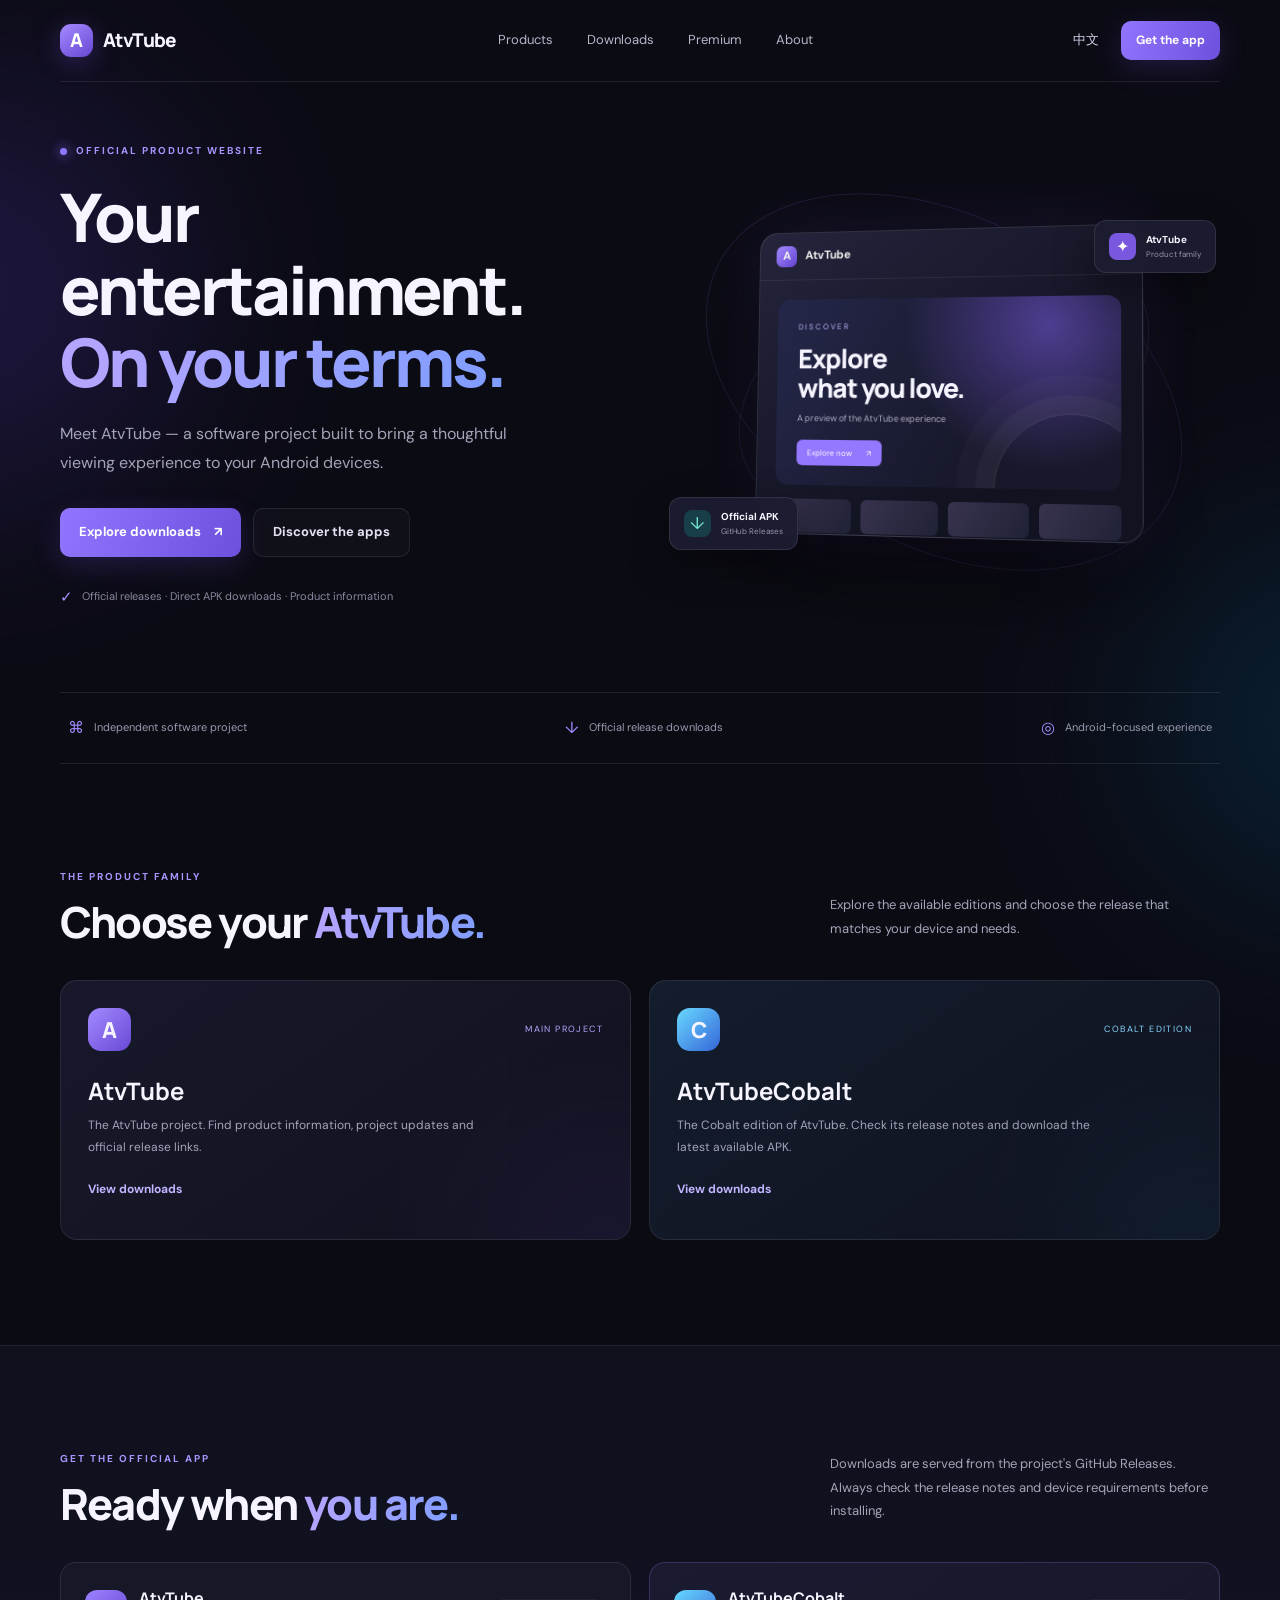
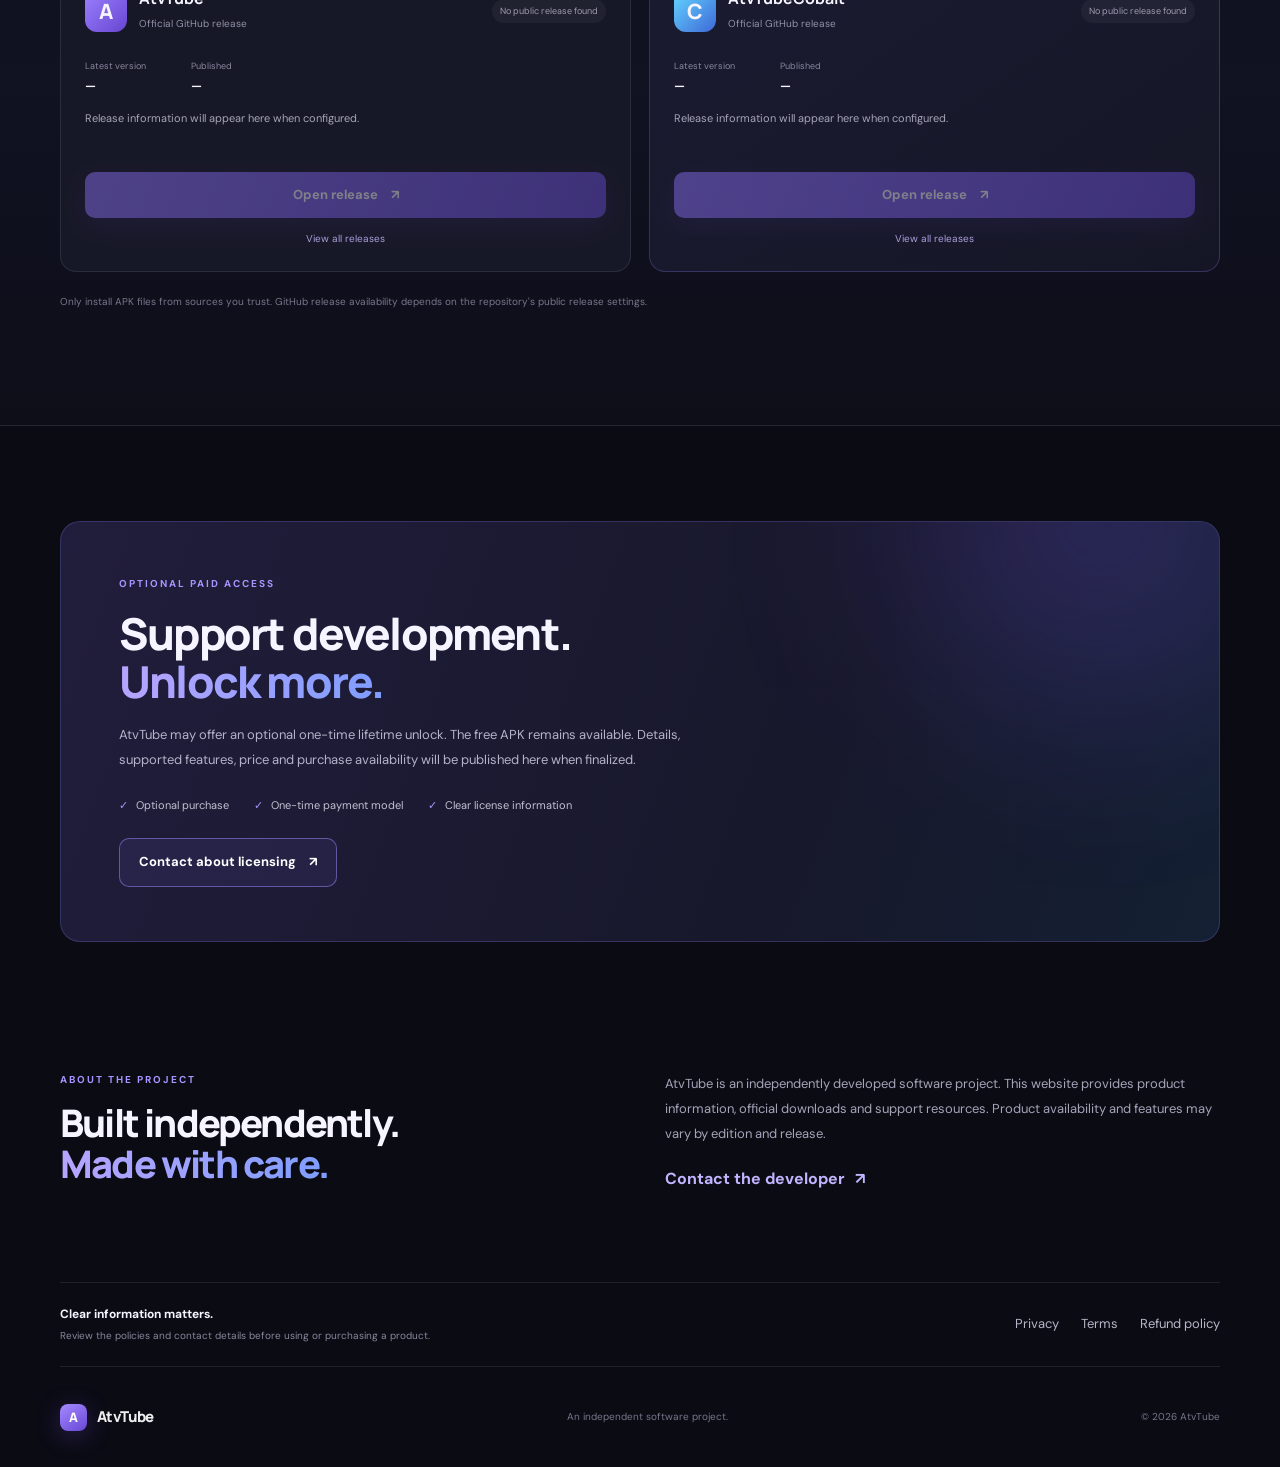
==== index.html @ 084c0697 "Add files via upload" ====
<!doctype html>
<html lang="en">
<head>
  <meta charset="utf-8">
  <meta name="viewport" content="width=device-width, initial-scale=1">
  <meta name="theme-color" content="#0b0b14">
  <meta name="description" content="Discover AtvTube and AtvTubeCobalt. Explore features, download official Android APK releases, and learn about optional lifetime access.">
  <meta property="og:title" content="AtvTube — A better TV experience">
  <meta property="og:description" content="Official AtvTube product website and APK downloads.">
  <meta property="og:type" content="website">
  <title>AtvTube — A better TV experience</title>
  <link rel="icon" href="assets/favicon.svg" type="image/svg+xml">
  <link rel="stylesheet" href="assets/css/style.css">
  <script src="assets/js/config.js" defer></script>
  <script src="assets/js/app.js" defer></script>
</head>
<body>
  <div class="ambient ambient-one"></div><div class="ambient ambient-two"></div>
  <header class="site-header">
    <a class="brand" href="#home" aria-label="AtvTube home">
      <span class="brand-mark">A</span><span>AtvTube</span>
    </a>
    <nav class="desktop-nav" aria-label="Main navigation">
      <a href="#products" data-i18n="navProducts">Products</a>
      <a href="#downloads" data-i18n="navDownloads">Downloads</a>
      <a href="#premium" data-i18n="navPremium">Premium</a>
      <a href="#about" data-i18n="navAbout">About</a>
    </nav>
    <div class="header-actions">
      <button class="language-toggle" id="languageToggle" type="button" aria-label="Switch language">中文</button>
      <a class="button button-small button-primary header-download" href="#downloads" data-i18n="navGetApp">Get the app</a>
      <button class="menu-toggle" id="menuToggle" type="button" aria-label="Open menu" aria-expanded="false"><span></span><span></span></button>
    </div>
  </header>

  <main>
    <section class="hero section-wrap" id="home">
      <div class="hero-copy">
        <div class="eyebrow"><span class="status-dot"></span><span data-i18n="eyebrow">OFFICIAL PRODUCT WEBSITE</span></div>
        <h1 data-i18n="heroTitle">Your entertainment.<br><span>On your terms.</span></h1>
        <p class="hero-description" data-i18n="heroDescription">Meet AtvTube — a software project built to bring a thoughtful viewing experience to your Android devices.</p>
        <div class="hero-actions">
          <a class="button button-primary" href="#downloads"><span data-i18n="heroCta">Explore downloads</span><span aria-hidden="true">↗</span></a>
          <a class="button button-quiet" href="#products" data-i18n="heroSecondary">Discover the apps</a>
        </div>
        <div class="hero-footnote"><span class="check-icon">✓</span><span data-i18n="heroNote">Official releases · Direct APK downloads · Product information</span></div>
      </div>
      <div class="hero-art" aria-label="AtvTube product preview">
        <div class="orbit orbit-a"></div><div class="orbit orbit-b"></div>
        <div class="preview-window">
          <div class="preview-top"><span class="preview-logo">A</span><span>AtvTube</span><span class="preview-dots">•••</span></div>
          <div class="preview-feature">
            <div class="preview-label">DISCOVER</div>
            <div class="preview-headline">Explore<br>what you love.</div>
            <div class="preview-sub">A preview of the AtvTube experience</div>
            <div class="preview-pill">Explore now <span>↗</span></div>
          </div>
          <div class="preview-shelf"><i></i><i></i><i></i><i></i></div>
        </div>
        <div class="floating-chip chip-top"><span class="chip-icon">✦</span><span><b>AtvTube</b><small>Product family</small></span></div>
        <div class="floating-chip chip-bottom"><span class="chip-download">↓</span><span><b>Official APK</b><small>GitHub Releases</small></span></div>
      </div>
    </section>

    <section class="trust-strip section-wrap">
      <div><span class="strip-icon">⌘</span><span data-i18n="stripOne">Independent software project</span></div>
      <div><span class="strip-icon">↓</span><span data-i18n="stripTwo">Official release downloads</span></div>
      <div><span class="strip-icon">◎</span><span data-i18n="stripThree">Android-focused experience</span></div>
    </section>

    <section class="section-wrap section-block" id="products">
      <div class="section-heading">
        <div><div class="eyebrow" data-i18n="productsEyebrow">THE PRODUCT FAMILY</div><h2 data-i18n="productsTitle">Choose your <span>AtvTube.</span></h2></div>
        <p data-i18n="productsIntro">Explore the available editions and choose the release that matches your device and needs.</p>
      </div>
      <div class="product-grid">
        <article class="product-card product-card-main">
          <div class="product-card-top"><span class="product-symbol">A</span><span class="product-tag" data-i18n="productMainTag">MAIN PROJECT</span></div>
          <h3>AtvTube</h3>
          <p data-i18n="productMainDescription">The AtvTube project. Find product information, project updates and official release links.</p>
          <a class="text-link" href="#downloads" data-i18n="viewDownloads">View downloads <span>↗</span></a>
          <div class="card-glow"></div>
        </article>
        <article class="product-card product-card-cobalt">
          <div class="product-card-top"><span class="product-symbol cobalt-symbol">C</span><span class="product-tag tag-cobalt">COBALT EDITION</span></div>
          <h3>AtvTubeCobalt</h3>
          <p data-i18n="productCobaltDescription">The Cobalt edition of AtvTube. Check its release notes and download the latest available APK.</p>
          <a class="text-link" href="#downloads" data-i18n="viewDownloads">View downloads <span>↗</span></a>
          <div class="card-glow cobalt-glow"></div>
        </article>
      </div>
    </section>

    <section class="download-section" id="downloads">
      <div class="section-wrap section-block">
        <div class="section-heading">
          <div><div class="eyebrow" data-i18n="downloadEyebrow">GET THE OFFICIAL APP</div><h2 data-i18n="downloadTitle">Ready when <span>you are.</span></h2></div>
          <p data-i18n="downloadIntro">Downloads are served from the project's GitHub Releases. Always check the release notes and device requirements before installing.</p>
        </div>
        <div class="release-grid">
          <article class="release-card" data-release-card="atvtube">
            <div class="release-head"><div class="release-app-icon">A</div><div><h3>AtvTube</h3><span class="release-caption" data-i18n="releaseCaption">Official GitHub release</span></div><span class="release-status" data-i18n="loading">Loading…</span></div>
            <div class="release-info"><div><small data-i18n="latestVersion">Latest version</small><b data-version>—</b></div><div><small data-i18n="published">Published</small><b data-date>—</b></div></div>
            <p class="release-notes" data-notes data-i18n="releaseFallback">Release information will appear here when configured.</p>
            <a class="button button-primary button-full" data-download href="#" target="_blank" rel="noopener" aria-disabled="true"><span data-i18n="openRelease">Open release</span><span>↗</span></a>
            <a class="release-secondary" data-release-page href="#" target="_blank" rel="noopener" data-i18n="allReleases">View all releases</a>
          </article>
          <article class="release-card release-card-highlight" data-release-card="cobalt">
            <div class="release-head"><div class="release-app-icon cobalt-icon">C</div><div><h3>AtvTubeCobalt</h3><span class="release-caption" data-i18n="releaseCaption">Official GitHub release</span></div><span class="release-status" data-i18n="loading">Loading…</span></div>
            <div class="release-info"><div><small data-i18n="latestVersion">Latest version</small><b data-version>—</b></div><div><small data-i18n="published">Published</small><b data-date>—</b></div></div>
            <p class="release-notes" data-notes data-i18n="releaseFallback">Release information will appear here when configured.</p>
            <a class="button button-primary button-full" data-download href="#" target="_blank" rel="noopener" aria-disabled="true"><span data-i18n="openRelease">Open release</span><span>↗</span></a>
            <a class="release-secondary" data-release-page href="#" target="_blank" rel="noopener" data-i18n="allReleases">View all releases</a>
          </article>
        </div>
        <p class="download-disclaimer" data-i18n="downloadDisclaimer">Only install APK files from sources you trust. GitHub release availability depends on the repository's public release settings.</p>
      </div>
    </section>

    <section class="section-wrap section-block premium-section" id="premium">
      <div class="premium-panel">
        <div class="premium-orb"></div>
        <div class="eyebrow" data-i18n="premiumEyebrow">OPTIONAL PAID ACCESS</div>
        <h2 data-i18n="premiumTitle">Support development.<br><span>Unlock more.</span></h2>
        <p data-i18n="premiumDescription">AtvTube may offer an optional one-time lifetime unlock. The free APK remains available. Details, supported features, price and purchase availability will be published here when finalized.</p>
        <div class="premium-points"><span><i>✓</i><span data-i18n="premiumPointOne">Optional purchase</span></span><span><i>✓</i><span data-i18n="premiumPointTwo">One-time payment model</span></span><span><i>✓</i><span data-i18n="premiumPointThree">Clear license information</span></span></div>
        <a class="button button-outline" href="mailto:CONTACT_EMAIL" data-contact-link><span data-i18n="premiumContact">Contact about licensing</span><span>↗</span></a>
      </div>
    </section>

    <section class="section-wrap section-block about-section" id="about">
      <div class="about-copy"><div class="eyebrow" data-i18n="aboutEyebrow">ABOUT THE PROJECT</div><h2 data-i18n="aboutTitle">Built independently.<br><span>Made with care.</span></h2></div>
      <div class="about-detail"><p data-i18n="aboutDescription">AtvTube is an independently developed software project. This website provides product information, official downloads and support resources. Product availability and features may vary by edition and release.</p><a class="text-link" href="mailto:CONTACT_EMAIL" data-contact-link><span data-i18n="contactDeveloper">Contact the developer</span> <span>↗</span></a></div>
    </section>

    <section class="section-wrap legal-strip">
      <div><b data-i18n="transparencyTitle">Clear information matters.</b><span data-i18n="transparencyText">Review the policies and contact details before using or purchasing a product.</span></div>
      <div class="legal-links"><a href="privacy.html" data-i18n="privacy">Privacy</a><a href="terms.html" data-i18n="terms">Terms</a><a href="refund.html" data-i18n="refund">Refund policy</a></div>
    </section>
  </main>

  <footer class="site-footer section-wrap">
    <a class="brand" href="#home"><span class="brand-mark">A</span><span>AtvTube</span></a>
    <p data-i18n="footerText">An independent software project.</p>
    <span>© <span id="year"></span> AtvTube</span>
  </footer>
  <div class="toast" id="toast" role="status" aria-live="polite"></div>
</body>
</html>
---- assets/css/style.css ----
@import url('https://fonts.googleapis.com/css2?family=DM+Sans:wght@400;500;600;700&family=Manrope:wght@400;500;600;700;800&display=swap');
:root{color-scheme:dark;--bg:#0b0b14;--panel:#121321;--panel2:#17182a;--text:#f6f5ff;--muted:#a4a4b9;--purple:#9274ff;--purple2:#6d50dc;--line:rgba(255,255,255,.09);--max:1160px}
*{box-sizing:border-box}html{scroll-behavior:smooth;scroll-padding-top:90px}body{margin:0;background:var(--bg);color:var(--text);font-family:'DM Sans',sans-serif;line-height:1.6;overflow-x:hidden}a{color:inherit;text-decoration:none}button{font:inherit}.ambient{position:absolute;pointer-events:none;filter:blur(100px);opacity:.18;border-radius:50%;z-index:-1}.ambient-one{width:420px;height:420px;background:#6b48ef;top:80px;left:-240px}.ambient-two{width:360px;height:360px;background:#087dba;top:540px;right:-230px}.section-wrap{width:min(var(--max),calc(100% - 48px));margin-inline:auto}.site-header{height:82px;width:min(var(--max),calc(100% - 48px));margin:auto;display:flex;align-items:center;justify-content:space-between;border-bottom:1px solid var(--line);position:relative;z-index:5}.brand{display:inline-flex;align-items:center;gap:10px;font-family:Manrope,sans-serif;font-weight:800;font-size:19px;letter-spacing:-.6px}.brand-mark{width:33px;height:33px;display:grid;place-items:center;border-radius:11px;background:linear-gradient(145deg,#a48aff,#6847d4);box-shadow:0 5px 24px #7955e44d;font-weight:800;color:#fff}.desktop-nav{display:flex;gap:34px;margin-left:70px}.desktop-nav a,.legal-links a{font-size:13px;color:#b7b6c9;transition:.2s}.desktop-nav a:hover,.legal-links a:hover{color:white}.header-actions{display:flex;align-items:center;gap:14px}.language-toggle{border:0;background:transparent;color:#d4d0e9;cursor:pointer;font-size:13px;padding:8px}.button{display:inline-flex;align-items:center;justify-content:center;gap:13px;padding:13px 19px;border-radius:10px;font-size:13px;font-weight:700;transition:transform .2s,background .2s,border-color .2s}.button:hover{transform:translateY(-2px)}.button-primary{background:linear-gradient(110deg,#9275ff,#6d50dc);color:white;box-shadow:0 8px 28px #7955e433}.button-primary:hover{background:linear-gradient(110deg,#a48cff,#795ce9)}.button-small{padding:10px 15px;font-size:12px}.button-quiet{border:1px solid var(--line);color:#e3e0f2;background:#ffffff06}.button-outline{border:1px solid #a18aff80;background:#8c70ff16;color:#fff}.menu-toggle{display:none;background:none;border:0;padding:8px}.menu-toggle span{display:block;width:20px;height:2px;background:white;margin:5px}
.hero{min-height:610px;display:grid;grid-template-columns:1.02fr .98fr;align-items:center;gap:35px;padding-top:45px;padding-bottom:55px}.hero-copy{padding-bottom:12px}.eyebrow{font-size:10px;letter-spacing:2px;font-weight:700;color:#a995ff;display:flex;align-items:center;gap:9px}.status-dot{width:7px;height:7px;background:#8e78ff;border-radius:50%;box-shadow:0 0 12px #9274ff}.hero h1,.section-heading h2,.premium-panel h2,.about-copy h2{font-family:Manrope,sans-serif;font-size:clamp(43px,5.5vw,67px);line-height:1.08;letter-spacing:-3px;margin:22px 0 20px;font-weight:800}.hero h1 span,.section-heading h2 span,.premium-panel h2 span,.about-copy h2 span{background:linear-gradient(100deg,#b8a5ff,#7e9dff);-webkit-background-clip:text;background-clip:text;color:transparent}.hero-description{max-width:490px;color:var(--muted);font-size:16px;line-height:1.85}.hero-actions{display:flex;gap:12px;flex-wrap:wrap;margin-top:30px}.hero-footnote{display:flex;gap:9px;align-items:center;margin-top:28px;color:#88889f;font-size:11px}.check-icon{color:#a995ff;font-size:15px}.hero-art{height:430px;position:relative;display:grid;place-items:center}.orbit{position:absolute;border:1px solid #9b83ff22;border-radius:50%;transform:rotate(-22deg)}.orbit-a{width:430px;height:260px}.orbit-b{width:510px;height:330px;transform:rotate(28deg)}.preview-window{position:relative;width:min(390px,90%);height:310px;border-radius:19px;background:linear-gradient(145deg,#24243c,#111321 70%);border:1px solid #ffffff20;box-shadow:0 35px 100px #0009,0 0 60px #7152d52b;overflow:hidden;transform:perspective(900px) rotateY(-9deg) rotateX(3deg)}.preview-top{height:49px;display:flex;align-items:center;gap:9px;padding:0 17px;border-bottom:1px solid #ffffff12;color:#eee;font-weight:700;font-size:12px}.preview-logo{width:22px;height:22px;border-radius:7px;background:linear-gradient(135deg,#a48aff,#6242cf);display:grid;place-items:center;font-weight:800}.preview-dots{margin-left:auto;letter-spacing:3px;color:#8c89a7}.preview-feature{margin:20px 20px 0;height:190px;border-radius:13px;padding:22px;background:radial-gradient(circle at 80% 15%,#7e5de988,transparent 45%),linear-gradient(120deg,#25274a,#17182a 65%);position:relative;overflow:hidden}.preview-feature:after{content:"";position:absolute;width:150px;height:150px;border:1px solid #ffffff20;border-radius:50%;right:-28px;bottom:-78px;box-shadow:0 0 0 18px #ffffff08,0 0 0 38px #ffffff05}.preview-label{font-size:8px;letter-spacing:2px;color:#c1b4ff}.preview-headline{font:800 27px/1.12 Manrope,sans-serif;margin-top:11px;letter-spacing:-1px}.preview-sub{font-size:9px;color:#b0aec5;margin-top:9px}.preview-pill{display:inline-flex;gap:15px;background:#9478ff;color:white;padding:7px 11px;border-radius:6px;font-size:8px;margin-top:14px}.preview-shelf{display:flex;gap:10px;padding:14px 20px}.preview-shelf i{height:34px;flex:1;border-radius:6px;background:linear-gradient(120deg,#38334f,#202236)}.floating-chip{position:absolute;display:flex;align-items:center;gap:10px;padding:11px 14px;border-radius:12px;background:#1c1d30eF;border:1px solid #ffffff19;box-shadow:0 15px 40px #0006;backdrop-filter:blur(15px)}.floating-chip b,.floating-chip small{display:block}.floating-chip b{font-size:10px}.floating-chip small{font-size:8px;color:#9695ad}.chip-top{top:53px;right:4px}.chip-bottom{bottom:47px;left:0}.chip-icon,.chip-download{width:27px;height:27px;display:grid;place-items:center;border-radius:8px;background:#7958df;color:white}.chip-download{background:#183f49;color:#70e4ce;font-size:17px}.trust-strip{border-block:1px solid var(--line);display:flex;justify-content:space-between;padding:22px 8px;color:#9b9aae;font-size:11px}.trust-strip>div{display:flex;align-items:center;gap:10px}.strip-icon{color:#a28bff;font-size:16px}.section-block{padding-top:105px;padding-bottom:105px}.section-heading{display:flex;justify-content:space-between;align-items:end;gap:30px;margin-bottom:35px}.section-heading h2,.about-copy h2{font-size:43px;letter-spacing:-1.8px;margin:14px 0 0}.section-heading>p{max-width:390px;color:var(--muted);font-size:13px;line-height:1.8;margin:0 0 5px}.product-grid{display:grid;grid-template-columns:1fr 1fr;gap:18px}.product-card{min-height:260px;border:1px solid var(--line);border-radius:17px;padding:27px;background:linear-gradient(145deg,#17182a,#11121f);position:relative;overflow:hidden}.product-card-cobalt{background:linear-gradient(145deg,#131d2d,#11121f)}.product-card-top{display:flex;justify-content:space-between;align-items:center}.product-symbol{width:43px;height:43px;display:grid;place-items:center;border-radius:13px;background:linear-gradient(135deg,#a38aff,#6948d5);font:800 22px Manrope}.cobalt-symbol{background:linear-gradient(135deg,#69d8ff,#3466d8)}.product-tag{font-size:9px;letter-spacing:1.4px;color:#b7a7ff}.tag-cobalt{color:#86d8ff}.product-card h3{font:700 24px Manrope;margin:23px 0 8px}.product-card p{max-width:420px;color:var(--muted);font-size:12px;line-height:1.8;margin:0 0 17px}.text-link{font-size:12px;font-weight:700;color:#c2b4ff;display:inline-flex;gap:10px;align-items:center}.text-link span{font-size:16px}.card-glow{position:absolute;width:170px;height:170px;border-radius:50%;background:#8059ef;filter:blur(85px);opacity:.17;right:-60px;bottom:-90px;pointer-events:none}.cobalt-glow{background:#159dd5}.download-section{background:linear-gradient(180deg,#10111d,#111222 50%,#0d0e18);border-block:1px solid var(--line)}.release-grid{display:grid;grid-template-columns:1fr 1fr;gap:18px}.release-card{border:1px solid var(--line);border-radius:16px;background:#171827;padding:24px}.release-card-highlight{border-color:#6f61b45c;background:linear-gradient(145deg,#1a1b31,#151625)}.release-head{display:flex;align-items:center;gap:12px}.release-app-icon{width:42px;height:42px;border-radius:12px;display:grid;place-items:center;background:linear-gradient(135deg,#9c82ff,#6746d1);font:800 21px Manrope}.cobalt-icon{background:linear-gradient(135deg,#65d9ff,#3e68d8)}.release-head h3{font:700 16px Manrope;margin:0}.release-caption{font-size:10px;color:#9291a8}.release-status{margin-left:auto;font-size:9px;color:#9d9bb2;background:#ffffff0b;padding:5px 8px;border-radius:20px}.release-status.ready{color:#8de1c0;background:#2b9c7020}.release-info{display:flex;gap:45px;margin:24px 0 12px}.release-info small,.release-info b{display:block}.release-info small{font-size:9px;color:#89889f;margin-bottom:4px}.release-info b{font-size:12px}.release-notes{font-size:11px;color:#a6a5b8;line-height:1.7;min-height:40px;max-height:58px;overflow:hidden}.button-full{width:100%;margin-top:12px}.button[aria-disabled=true]{opacity:.45;pointer-events:none}.release-secondary{display:block;text-align:center;color:#aaa0dc;font-size:10px;margin-top:13px}.download-disclaimer{font-size:10px;color:#77778d;margin-top:22px}.premium-section{padding-top:95px;padding-bottom:95px}.premium-panel{position:relative;overflow:hidden;padding:54px 58px;border:1px solid #8d76ef40;border-radius:20px;background:linear-gradient(110deg,#211d3c,#17182b 65%,#142033)}.premium-panel .eyebrow,.premium-panel h2,.premium-panel p,.premium-points,.premium-panel .button{position:relative;z-index:1}.premium-panel h2{font-size:44px;letter-spacing:-1.8px;margin:18px 0}.premium-panel p{max-width:590px;color:#b5b2c9;font-size:13px;line-height:1.9}.premium-orb{position:absolute;width:380px;height:380px;border-radius:50%;background:#7654ec;filter:blur(100px);opacity:.22;right:-70px;top:-190px}.premium-points{display:flex;gap:25px;flex-wrap:wrap;margin:24px 0}.premium-points>span{display:flex;align-items:center;gap:8px;color:#c3c0d2;font-size:11px}.premium-points i{font-style:normal;color:#a995ff}.about-section{display:grid;grid-template-columns:1fr 1fr;gap:50px;padding-top:35px;padding-bottom:90px}.about-copy h2{font-size:38px}.about-detail p{font-size:13px;line-height:1.9;color:var(--muted);margin:0 0 20px}.legal-strip{padding:22px 0;border-top:1px solid var(--line);border-bottom:1px solid var(--line);display:flex;align-items:center;justify-content:space-between;gap:20px}.legal-strip>div:first-child b,.legal-strip>div:first-child span{display:block}.legal-strip b{font-size:12px}.legal-strip>div:first-child span{font-size:10px;color:#88879d;margin-top:4px}.legal-links{display:flex;gap:22px}.site-footer{min-height:100px;display:flex;align-items:center;justify-content:space-between;color:#77768c;font-size:10px}.site-footer .brand{color:#eee;font-size:15px}.site-footer .brand-mark{width:27px;height:27px;border-radius:8px;font-size:13px}.toast{position:fixed;bottom:22px;left:50%;transform:translate(-50%,20px);opacity:0;background:#24243a;border:1px solid var(--line);color:white;padding:10px 16px;border-radius:9px;font-size:12px;transition:.25s;z-index:10;pointer-events:none}.toast.show{opacity:1;transform:translate(-50%,0)}
@media(max-width:800px){.desktop-nav{gap:17px;margin-left:0}.hero{grid-template-columns:1fr;gap:0;padding-top:75px}.hero-copy{max-width:650px}.hero-art{height:390px}.trust-strip{gap:15px;flex-wrap:wrap}.section-heading{align-items:start;flex-direction:column}.section-heading>p{max-width:560px}.about-section{gap:25px}.site-header{height:72px}}
@media(max-width:600px){.section-wrap,.site-header{width:calc(100% - 36px)}.desktop-nav{display:none;position:absolute;top:71px;left:0;right:0;padding:17px;background:#171827;border:1px solid var(--line);border-radius:12px;flex-direction:column;gap:15px}.desktop-nav.open{display:flex}.menu-toggle{display:block}.header-download{display:none}.hero{padding-top:65px;min-height:auto}.hero h1{font-size:45px;letter-spacing:-2.3px}.hero-description{font-size:14px}.hero-art{height:350px;margin-top:10px}.preview-window{height:285px}.chip-top{right:-2px;top:25px}.chip-bottom{left:-2px;bottom:20px}.orbit-a{width:330px}.orbit-b{width:370px}.trust-strip{display:grid;grid-template-columns:1fr 1fr;font-size:10px}.trust-strip>div:last-child{grid-column:1/-1}.section-block{padding-top:75px;padding-bottom:75px}.section-heading h2,.about-copy h2{font-size:36px}.product-grid,.release-grid{grid-template-columns:1fr}.product-card{min-height:235px}.premium-panel{padding:35px 24px}.premium-panel h2{font-size:37px}.premium-points{display:grid;gap:12px}.about-section{grid-template-columns:1fr;padding-top:5px}.legal-strip{align-items:start;flex-direction:column}.legal-links{flex-wrap:wrap}.site-footer{gap:12px;flex-wrap:wrap;padding-block:22px}.site-footer p{order:3;width:100%;margin:0}.release-info{gap:35px}}
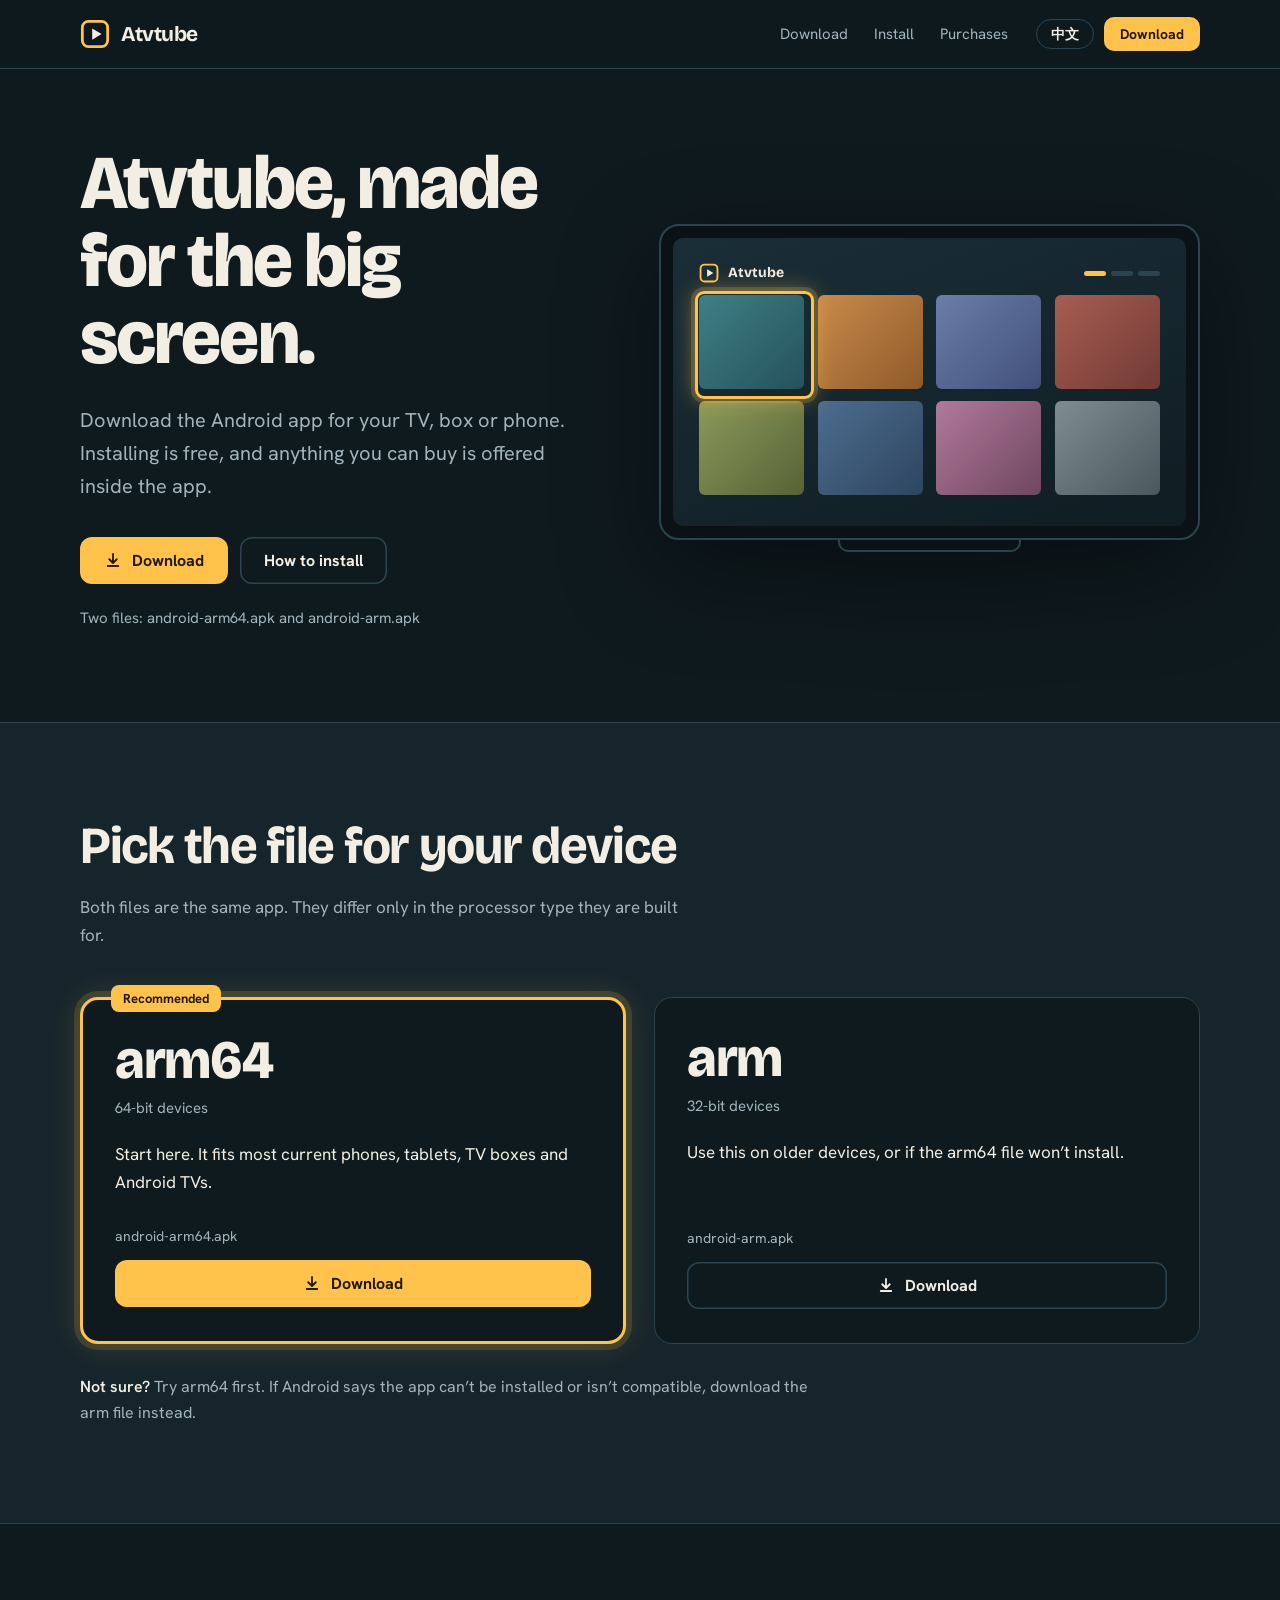
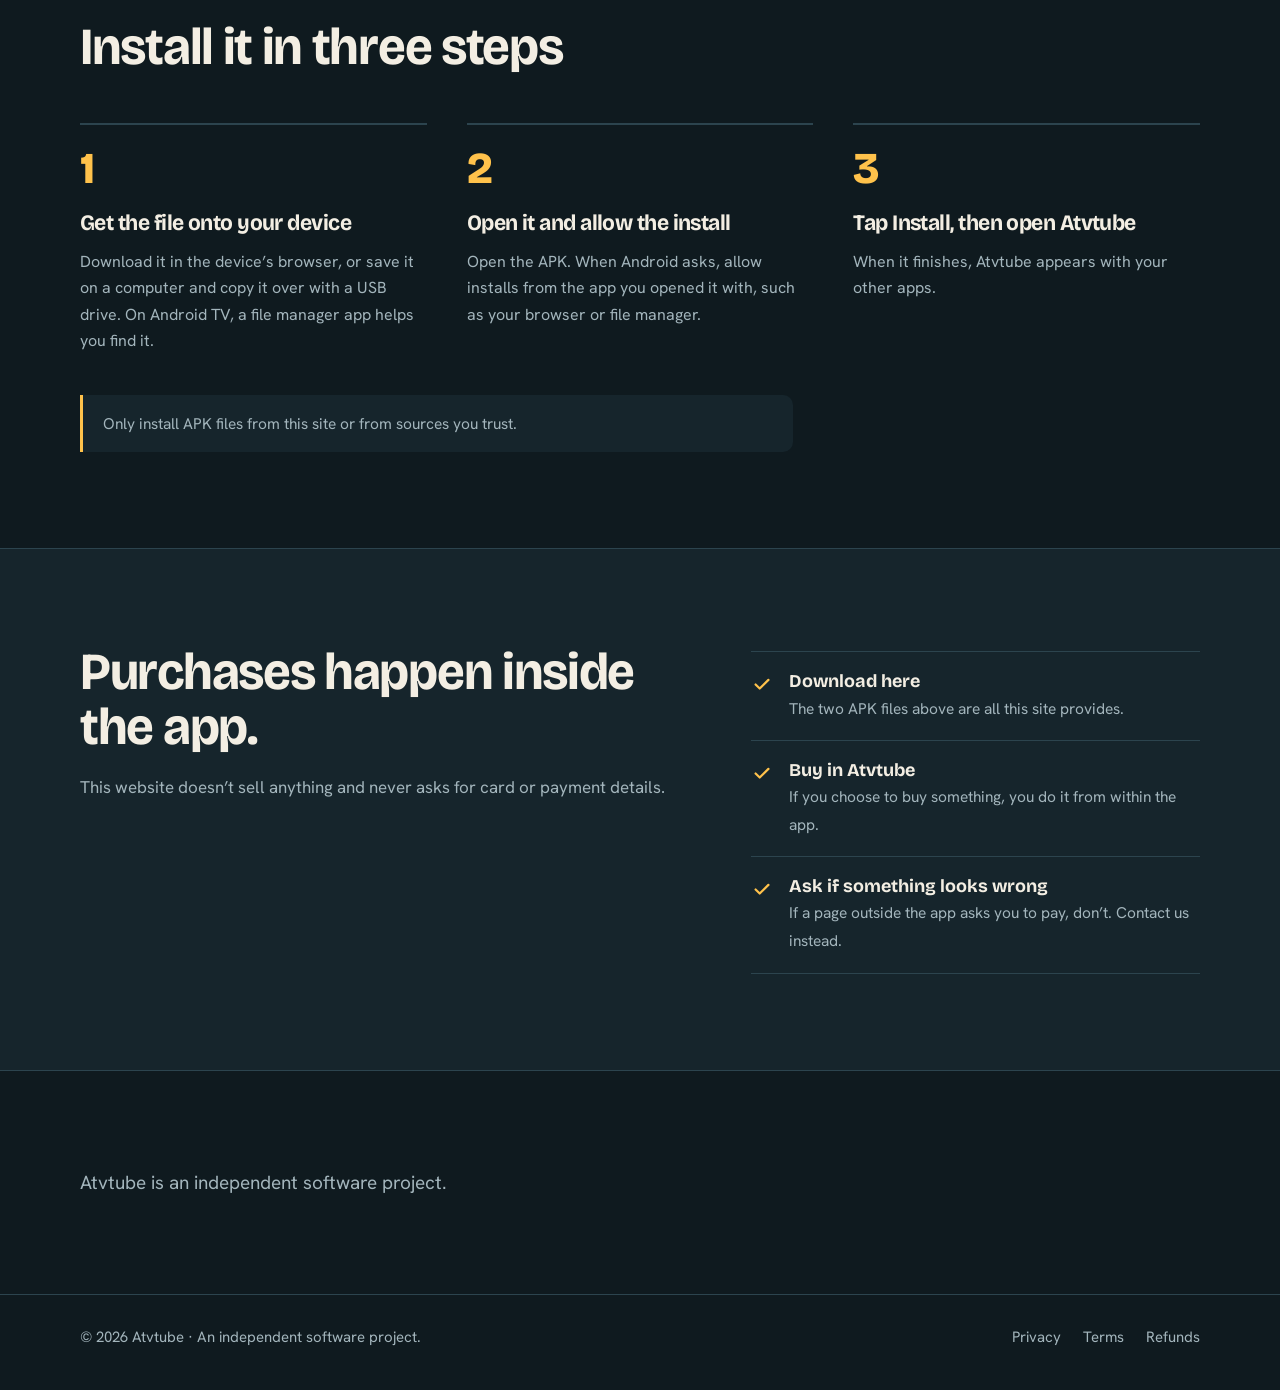
==== commit 4b0e7467: "Add files via upload" ====
--- a/index.html
+++ b/index.html
@@ -1,149 +1,94 @@
 <!doctype html>
 <html lang="en">
 <head>
-  <meta charset="utf-8">
-  <meta name="viewport" content="width=device-width, initial-scale=1">
-  <meta name="theme-color" content="#0b0b14">
-  <meta name="description" content="Discover AtvTube and AtvTubeCobalt. Explore features, download official Android APK releases, and learn about optional lifetime access.">
-  <meta property="og:title" content="AtvTube — A better TV experience">
-  <meta property="og:description" content="Official AtvTube product website and APK downloads.">
-  <meta property="og:type" content="website">
-  <title>AtvTube — A better TV experience</title>
-  <link rel="icon" href="assets/favicon.svg" type="image/svg+xml">
-  <link rel="stylesheet" href="assets/css/style.css">
-  <script src="assets/js/config.js" defer></script>
-  <script src="assets/js/app.js" defer></script>
+<meta charset="utf-8">
+<meta name="viewport" content="width=device-width,initial-scale=1">
+<meta name="theme-color" content="#0f1a1f">
+<meta name="description" content="Download Atvtube for Android: android-arm64.apk and android-arm.apk. Purchases are made inside the app.">
+<meta property="og:title" content="Atvtube — made for the big screen">
+<meta property="og:type" content="website">
+<title>Atvtube — made for the big screen</title>
+<link rel="icon" href="assets/favicon.svg" type="image/svg+xml">
+<link rel="preconnect" href="https://fonts.googleapis.com">
+<link rel="preconnect" href="https://fonts.gstatic.com" crossorigin>
+<link rel="stylesheet" href="https://fonts.googleapis.com/css2?family=Bricolage+Grotesque:opsz,wdth,wght@12..96,75..100,500..800&family=Hanken+Grotesk:wght@400;500;600;700&display=swap">
+<link rel="stylesheet" href="assets/css/style.css">
+<script src="assets/js/config.js" defer></script>
+<script src="assets/js/site.js" defer></script>
 </head>
 <body>
-  <div class="ambient ambient-one"></div><div class="ambient ambient-two"></div>
-  <header class="site-header">
-    <a class="brand" href="#home" aria-label="AtvTube home">
-      <span class="brand-mark">A</span><span>AtvTube</span>
-    </a>
-    <nav class="desktop-nav" aria-label="Main navigation">
-      <a href="#products" data-i18n="navProducts">Products</a>
-      <a href="#downloads" data-i18n="navDownloads">Downloads</a>
-      <a href="#premium" data-i18n="navPremium">Premium</a>
-      <a href="#about" data-i18n="navAbout">About</a>
-    </nav>
-    <div class="header-actions">
-      <button class="language-toggle" id="languageToggle" type="button" aria-label="Switch language">中文</button>
-      <a class="button button-small button-primary header-download" href="#downloads" data-i18n="navGetApp">Get the app</a>
-      <button class="menu-toggle" id="menuToggle" type="button" aria-label="Open menu" aria-expanded="false"><span></span><span></span></button>
-    </div>
-  </header>
+<header class="site-header"><div class="wrap">
+<a class="brand" href="#top" aria-label="Atvtube"><svg viewBox="0 0 64 64" aria-hidden="true"><rect x="5" y="5" width="54" height="54" rx="13" fill="none" stroke="#ffc24b" stroke-width="6"/><path d="M26 20v24l20-12z" fill="#f3eee3"/></svg>Atvtube</a>
+<nav class="nav" aria-label="Main"><a href="#download" data-i18n="navDownload">Download</a><a href="#install" data-i18n="navInstall">Install</a><a href="#purchases" data-i18n="navBuy">Purchases</a></nav>
+<div class="header-tools"><button class="lang" id="lang" type="button" aria-label="Language">中文</button><a class="btn btn-focus btn-sm" href="#download" data-i18n="navDownload">Download</a></div>
+</div></header>
+<main id="top">
+<section class="hero"><div class="wrap">
+<div>
+<h1 data-i18n="heroTitle">Atvtube, made for the big screen.</h1>
+<p class="lead" data-i18n="heroLead">Download the Android app for your TV, box or phone. Installing is free, and anything you can buy is offered inside the app.</p>
+<div class="hero-actions"><a class="btn btn-focus" href="#download"><svg viewBox="0 0 24 24" fill="none" stroke="currentColor" stroke-width="2.4" stroke-linecap="round" stroke-linejoin="round" aria-hidden="true"><path d="M12 4v11M7 11l5 5 5-5M5 20h14"/></svg><span data-i18n="heroCta">Download</span></a><a class="btn btn-line" href="#install" data-i18n="heroSecondary">How to install</a></div>
+<p class="hero-meta" data-i18n="heroMeta">Two files: android-arm64.apk and android-arm.apk</p>
+</div>
+<div class="tv" aria-hidden="true">
+<div class="tv-bezel"><div class="tv-screen">
+<div class="tv-bar"><svg viewBox="0 0 64 64" aria-hidden="true"><rect x="5" y="5" width="54" height="54" rx="13" fill="none" stroke="#ffc24b" stroke-width="6"/><path d="M26 20v24l20-12z" fill="#f3eee3"/></svg>Atvtube<i><b></b><b></b><b></b></i></div>
+<div class="tv-grid"><div class="tv-tiles"><span></span><span></span><span></span><span></span><span></span><span></span><span></span><span></span></div><div class="tv-ring"></div></div>
+</div></div><div class="tv-stand"></div>
+</div>
+</div></section>
 
-  <main>
-    <section class="hero section-wrap" id="home">
-      <div class="hero-copy">
-        <div class="eyebrow"><span class="status-dot"></span><span data-i18n="eyebrow">OFFICIAL PRODUCT WEBSITE</span></div>
-        <h1 data-i18n="heroTitle">Your entertainment.<br><span>On your terms.</span></h1>
-        <p class="hero-description" data-i18n="heroDescription">Meet AtvTube — a software project built to bring a thoughtful viewing experience to your Android devices.</p>
-        <div class="hero-actions">
-          <a class="button button-primary" href="#downloads"><span data-i18n="heroCta">Explore downloads</span><span aria-hidden="true">↗</span></a>
-          <a class="button button-quiet" href="#products" data-i18n="heroSecondary">Discover the apps</a>
-        </div>
-        <div class="hero-footnote"><span class="check-icon">✓</span><span data-i18n="heroNote">Official releases · Direct APK downloads · Product information</span></div>
-      </div>
-      <div class="hero-art" aria-label="AtvTube product preview">
-        <div class="orbit orbit-a"></div><div class="orbit orbit-b"></div>
-        <div class="preview-window">
-          <div class="preview-top"><span class="preview-logo">A</span><span>AtvTube</span><span class="preview-dots">•••</span></div>
-          <div class="preview-feature">
-            <div class="preview-label">DISCOVER</div>
-            <div class="preview-headline">Explore<br>what you love.</div>
-            <div class="preview-sub">A preview of the AtvTube experience</div>
-            <div class="preview-pill">Explore now <span>↗</span></div>
-          </div>
-          <div class="preview-shelf"><i></i><i></i><i></i><i></i></div>
-        </div>
-        <div class="floating-chip chip-top"><span class="chip-icon">✦</span><span><b>AtvTube</b><small>Product family</small></span></div>
-        <div class="floating-chip chip-bottom"><span class="chip-download">↓</span><span><b>Official APK</b><small>GitHub Releases</small></span></div>
-      </div>
-    </section>
+<section class="section band" id="download"><div class="wrap">
+<h2 data-i18n="dlTitle">Pick the file for your device</h2>
+<p class="sub" data-i18n="dlSub">Both files are the same app. They differ only in the processor type they are built for.</p>
+<div class="dl-grid">
+<article class="dl rec">
+<span class="dl-badge" data-i18n="recommended">Recommended</span>
+<h3>arm64</h3><p class="bits" data-i18n="arm64Bits">64-bit devices</p>
+<p class="use" data-i18n="arm64Use">Start here. It fits most current phones, tablets, TV boxes and Android TVs.</p>
+<div class="file"><span>android-arm64.apk <span data-version></span></span><span data-size></span></div>
+<a class="btn btn-focus" data-file="arm64" href="downloads/android-arm64.apk" download><svg viewBox="0 0 24 24" fill="none" stroke="currentColor" stroke-width="2.4" stroke-linecap="round" stroke-linejoin="round" aria-hidden="true"><path d="M12 4v11M7 11l5 5 5-5M5 20h14"/></svg><span data-i18n="download">Download</span></a>
+</article>
+<article class="dl">
+<h3>arm</h3><p class="bits" data-i18n="armBits">32-bit devices</p>
+<p class="use" data-i18n="armUse">Use this on older devices, or if the arm64 file won’t install.</p>
+<div class="file"><span>android-arm.apk <span data-version></span></span><span data-size></span></div>
+<a class="btn btn-line" data-file="arm" href="downloads/android-arm.apk" download><svg viewBox="0 0 24 24" fill="none" stroke="currentColor" stroke-width="2.4" stroke-linecap="round" stroke-linejoin="round" aria-hidden="true"><path d="M12 4v11M7 11l5 5 5-5M5 20h14"/></svg><span data-i18n="download">Download</span></a>
+</article>
+</div>
+<p class="dl-note" data-i18n="dlNote"><b>Not sure?</b> Try arm64 first. If Android says the app can’t be installed or isn’t compatible, download the arm file instead.</p>
+</div></section>
 
-    <section class="trust-strip section-wrap">
-      <div><span class="strip-icon">⌘</span><span data-i18n="stripOne">Independent software project</span></div>
-      <div><span class="strip-icon">↓</span><span data-i18n="stripTwo">Official release downloads</span></div>
-      <div><span class="strip-icon">◎</span><span data-i18n="stripThree">Android-focused experience</span></div>
-    </section>
+<section class="section" id="install"><div class="wrap">
+<h2 data-i18n="installTitle">Install it in three steps</h2>
+<ol class="steps">
+<li><h3 data-i18n="s1t">Get the file onto your device</h3><p data-i18n="s1p">Download it in the device’s browser, or save it on a computer and copy it over with a USB drive. On Android TV, a file manager app helps you find it.</p></li>
+<li><h3 data-i18n="s2t">Open it and allow the install</h3><p data-i18n="s2p">Open the APK. When Android asks, allow installs from the app you opened it with, such as your browser or file manager.</p></li>
+<li><h3 data-i18n="s3t">Tap Install, then open Atvtube</h3><p data-i18n="s3p">When it finishes, Atvtube appears with your other apps.</p></li>
+</ol>
+<p class="warn" data-i18n="warn">Only install APK files from this site or from sources you trust.</p>
+</div></section>
 
-    <section class="section-wrap section-block" id="products">
-      <div class="section-heading">
-        <div><div class="eyebrow" data-i18n="productsEyebrow">THE PRODUCT FAMILY</div><h2 data-i18n="productsTitle">Choose your <span>AtvTube.</span></h2></div>
-        <p data-i18n="productsIntro">Explore the available editions and choose the release that matches your device and needs.</p>
-      </div>
-      <div class="product-grid">
-        <article class="product-card product-card-main">
-          <div class="product-card-top"><span class="product-symbol">A</span><span class="product-tag" data-i18n="productMainTag">MAIN PROJECT</span></div>
-          <h3>AtvTube</h3>
-          <p data-i18n="productMainDescription">The AtvTube project. Find product information, project updates and official release links.</p>
-          <a class="text-link" href="#downloads" data-i18n="viewDownloads">View downloads <span>↗</span></a>
-          <div class="card-glow"></div>
-        </article>
-        <article class="product-card product-card-cobalt">
-          <div class="product-card-top"><span class="product-symbol cobalt-symbol">C</span><span class="product-tag tag-cobalt">COBALT EDITION</span></div>
-          <h3>AtvTubeCobalt</h3>
-          <p data-i18n="productCobaltDescription">The Cobalt edition of AtvTube. Check its release notes and download the latest available APK.</p>
-          <a class="text-link" href="#downloads" data-i18n="viewDownloads">View downloads <span>↗</span></a>
-          <div class="card-glow cobalt-glow"></div>
-        </article>
-      </div>
-    </section>
+<section class="section band" id="purchases"><div class="wrap buy">
+<div>
+<h2 data-i18n="buyTitle">Purchases happen inside the app.</h2>
+<p class="sub" data-i18n="buySub">This website doesn’t sell anything and never asks for card or payment details.</p>
+</div>
+<ul>
+<li><svg viewBox="0 0 24 24" fill="none" stroke="currentColor" stroke-width="2.4" stroke-linecap="round" stroke-linejoin="round" aria-hidden="true"><path d="M5 12.5l4.5 4.5L19 7.5"/></svg><div><b data-i18n="b1t">Download here</b><span data-i18n="b1p">The two APK files above are all this site provides.</span></div></li>
+<li><svg viewBox="0 0 24 24" fill="none" stroke="currentColor" stroke-width="2.4" stroke-linecap="round" stroke-linejoin="round" aria-hidden="true"><path d="M5 12.5l4.5 4.5L19 7.5"/></svg><div><b data-i18n="b2t">Buy in Atvtube</b><span data-i18n="b2p">If you choose to buy something, you do it from within the app.</span></div></li>
+<li><svg viewBox="0 0 24 24" fill="none" stroke="currentColor" stroke-width="2.4" stroke-linecap="round" stroke-linejoin="round" aria-hidden="true"><path d="M5 12.5l4.5 4.5L19 7.5"/></svg><div><b data-i18n="b3t">Ask if something looks wrong</b><span data-i18n="b3p">If a page outside the app asks you to pay, don’t. Contact us instead.</span></div></li>
+</ul>
+</div></section>
 
-    <section class="download-section" id="downloads">
-      <div class="section-wrap section-block">
-        <div class="section-heading">
-          <div><div class="eyebrow" data-i18n="downloadEyebrow">GET THE OFFICIAL APP</div><h2 data-i18n="downloadTitle">Ready when <span>you are.</span></h2></div>
-          <p data-i18n="downloadIntro">Downloads are served from the project's GitHub Releases. Always check the release notes and device requirements before installing.</p>
-        </div>
-        <div class="release-grid">
-          <article class="release-card" data-release-card="atvtube">
-            <div class="release-head"><div class="release-app-icon">A</div><div><h3>AtvTube</h3><span class="release-caption" data-i18n="releaseCaption">Official GitHub release</span></div><span class="release-status" data-i18n="loading">Loading…</span></div>
-            <div class="release-info"><div><small data-i18n="latestVersion">Latest version</small><b data-version>—</b></div><div><small data-i18n="published">Published</small><b data-date>—</b></div></div>
-            <p class="release-notes" data-notes data-i18n="releaseFallback">Release information will appear here when configured.</p>
-            <a class="button button-primary button-full" data-download href="#" target="_blank" rel="noopener" aria-disabled="true"><span data-i18n="openRelease">Open release</span><span>↗</span></a>
-            <a class="release-secondary" data-release-page href="#" target="_blank" rel="noopener" data-i18n="allReleases">View all releases</a>
-          </article>
-          <article class="release-card release-card-highlight" data-release-card="cobalt">
-            <div class="release-head"><div class="release-app-icon cobalt-icon">C</div><div><h3>AtvTubeCobalt</h3><span class="release-caption" data-i18n="releaseCaption">Official GitHub release</span></div><span class="release-status" data-i18n="loading">Loading…</span></div>
-            <div class="release-info"><div><small data-i18n="latestVersion">Latest version</small><b data-version>—</b></div><div><small data-i18n="published">Published</small><b data-date>—</b></div></div>
-            <p class="release-notes" data-notes data-i18n="releaseFallback">Release information will appear here when configured.</p>
-            <a class="button button-primary button-full" data-download href="#" target="_blank" rel="noopener" aria-disabled="true"><span data-i18n="openRelease">Open release</span><span>↗</span></a>
-            <a class="release-secondary" data-release-page href="#" target="_blank" rel="noopener" data-i18n="allReleases">View all releases</a>
-          </article>
-        </div>
-        <p class="download-disclaimer" data-i18n="downloadDisclaimer">Only install APK files from sources you trust. GitHub release availability depends on the repository's public release settings.</p>
-      </div>
-    </section>
-
-    <section class="section-wrap section-block premium-section" id="premium">
-      <div class="premium-panel">
-        <div class="premium-orb"></div>
-        <div class="eyebrow" data-i18n="premiumEyebrow">OPTIONAL PAID ACCESS</div>
-        <h2 data-i18n="premiumTitle">Support development.<br><span>Unlock more.</span></h2>
-        <p data-i18n="premiumDescription">AtvTube may offer an optional one-time lifetime unlock. The free APK remains available. Details, supported features, price and purchase availability will be published here when finalized.</p>
-        <div class="premium-points"><span><i>✓</i><span data-i18n="premiumPointOne">Optional purchase</span></span><span><i>✓</i><span data-i18n="premiumPointTwo">One-time payment model</span></span><span><i>✓</i><span data-i18n="premiumPointThree">Clear license information</span></span></div>
-        <a class="button button-outline" href="mailto:CONTACT_EMAIL" data-contact-link><span data-i18n="premiumContact">Contact about licensing</span><span>↗</span></a>
-      </div>
-    </section>
-
-    <section class="section-wrap section-block about-section" id="about">
-      <div class="about-copy"><div class="eyebrow" data-i18n="aboutEyebrow">ABOUT THE PROJECT</div><h2 data-i18n="aboutTitle">Built independently.<br><span>Made with care.</span></h2></div>
-      <div class="about-detail"><p data-i18n="aboutDescription">AtvTube is an independently developed software project. This website provides product information, official downloads and support resources. Product availability and features may vary by edition and release.</p><a class="text-link" href="mailto:CONTACT_EMAIL" data-contact-link><span data-i18n="contactDeveloper">Contact the developer</span> <span>↗</span></a></div>
-    </section>
-
-    <section class="section-wrap legal-strip">
-      <div><b data-i18n="transparencyTitle">Clear information matters.</b><span data-i18n="transparencyText">Review the policies and contact details before using or purchasing a product.</span></div>
-      <div class="legal-links"><a href="privacy.html" data-i18n="privacy">Privacy</a><a href="terms.html" data-i18n="terms">Terms</a><a href="refund.html" data-i18n="refund">Refund policy</a></div>
-    </section>
-  </main>
-
-  <footer class="site-footer section-wrap">
-    <a class="brand" href="#home"><span class="brand-mark">A</span><span>AtvTube</span></a>
-    <p data-i18n="footerText">An independent software project.</p>
-    <span>© <span id="year"></span> AtvTube</span>
-  </footer>
-  <div class="toast" id="toast" role="status" aria-live="polite"></div>
+<section class="section"><div class="wrap about">
+<p data-about-text>Atvtube is an independent software project.</p>
+<a class="mail" data-contact-link data-needs-mail hidden></a>
+</div></section>
+</main>
+<footer class="site-footer"><div class="wrap">
+<span>© <span data-year></span> Atvtube · <span data-i18n="footer">An independent software project.</span></span>
+<nav aria-label="Legal"><a href="privacy.html" data-i18n="privacy">Privacy</a><a href="terms.html" data-i18n="terms">Terms</a><a href="refund.html" data-i18n="refund">Refunds</a></nav>
+</div></footer>
 </body>
 </html>
--- a/assets/css/style.css
+++ b/assets/css/style.css
@@ -1,6 +1,164 @@
-@import url('https://fonts.googleapis.com/css2?family=DM+Sans:wght@400;500;600;700&family=Manrope:wght@400;500;600;700;800&display=swap');
-:root{color-scheme:dark;--bg:#0b0b14;--panel:#121321;--panel2:#17182a;--text:#f6f5ff;--muted:#a4a4b9;--purple:#9274ff;--purple2:#6d50dc;--line:rgba(255,255,255,.09);--max:1160px}
-*{box-sizing:border-box}html{scroll-behavior:smooth;scroll-padding-top:90px}body{margin:0;background:var(--bg);color:var(--text);font-family:'DM Sans',sans-serif;line-height:1.6;overflow-x:hidden}a{color:inherit;text-decoration:none}button{font:inherit}.ambient{position:absolute;pointer-events:none;filter:blur(100px);opacity:.18;border-radius:50%;z-index:-1}.ambient-one{width:420px;height:420px;background:#6b48ef;top:80px;left:-240px}.ambient-two{width:360px;height:360px;background:#087dba;top:540px;right:-230px}.section-wrap{width:min(var(--max),calc(100% - 48px));margin-inline:auto}.site-header{height:82px;width:min(var(--max),calc(100% - 48px));margin:auto;display:flex;align-items:center;justify-content:space-between;border-bottom:1px solid var(--line);position:relative;z-index:5}.brand{display:inline-flex;align-items:center;gap:10px;font-family:Manrope,sans-serif;font-weight:800;font-size:19px;letter-spacing:-.6px}.brand-mark{width:33px;height:33px;display:grid;place-items:center;border-radius:11px;background:linear-gradient(145deg,#a48aff,#6847d4);box-shadow:0 5px 24px #7955e44d;font-weight:800;color:#fff}.desktop-nav{display:flex;gap:34px;margin-left:70px}.desktop-nav a,.legal-links a{font-size:13px;color:#b7b6c9;transition:.2s}.desktop-nav a:hover,.legal-links a:hover{color:white}.header-actions{display:flex;align-items:center;gap:14px}.language-toggle{border:0;background:transparent;color:#d4d0e9;cursor:pointer;font-size:13px;padding:8px}.button{display:inline-flex;align-items:center;justify-content:center;gap:13px;padding:13px 19px;border-radius:10px;font-size:13px;font-weight:700;transition:transform .2s,background .2s,border-color .2s}.button:hover{transform:translateY(-2px)}.button-primary{background:linear-gradient(110deg,#9275ff,#6d50dc);color:white;box-shadow:0 8px 28px #7955e433}.button-primary:hover{background:linear-gradient(110deg,#a48cff,#795ce9)}.button-small{padding:10px 15px;font-size:12px}.button-quiet{border:1px solid var(--line);color:#e3e0f2;background:#ffffff06}.button-outline{border:1px solid #a18aff80;background:#8c70ff16;color:#fff}.menu-toggle{display:none;background:none;border:0;padding:8px}.menu-toggle span{display:block;width:20px;height:2px;background:white;margin:5px}
-.hero{min-height:610px;display:grid;grid-template-columns:1.02fr .98fr;align-items:center;gap:35px;padding-top:45px;padding-bottom:55px}.hero-copy{padding-bottom:12px}.eyebrow{font-size:10px;letter-spacing:2px;font-weight:700;color:#a995ff;display:flex;align-items:center;gap:9px}.status-dot{width:7px;height:7px;background:#8e78ff;border-radius:50%;box-shadow:0 0 12px #9274ff}.hero h1,.section-heading h2,.premium-panel h2,.about-copy h2{font-family:Manrope,sans-serif;font-size:clamp(43px,5.5vw,67px);line-height:1.08;letter-spacing:-3px;margin:22px 0 20px;font-weight:800}.hero h1 span,.section-heading h2 span,.premium-panel h2 span,.about-copy h2 span{background:linear-gradient(100deg,#b8a5ff,#7e9dff);-webkit-background-clip:text;background-clip:text;color:transparent}.hero-description{max-width:490px;color:var(--muted);font-size:16px;line-height:1.85}.hero-actions{display:flex;gap:12px;flex-wrap:wrap;margin-top:30px}.hero-footnote{display:flex;gap:9px;align-items:center;margin-top:28px;color:#88889f;font-size:11px}.check-icon{color:#a995ff;font-size:15px}.hero-art{height:430px;position:relative;display:grid;place-items:center}.orbit{position:absolute;border:1px solid #9b83ff22;border-radius:50%;transform:rotate(-22deg)}.orbit-a{width:430px;height:260px}.orbit-b{width:510px;height:330px;transform:rotate(28deg)}.preview-window{position:relative;width:min(390px,90%);height:310px;border-radius:19px;background:linear-gradient(145deg,#24243c,#111321 70%);border:1px solid #ffffff20;box-shadow:0 35px 100px #0009,0 0 60px #7152d52b;overflow:hidden;transform:perspective(900px) rotateY(-9deg) rotateX(3deg)}.preview-top{height:49px;display:flex;align-items:center;gap:9px;padding:0 17px;border-bottom:1px solid #ffffff12;color:#eee;font-weight:700;font-size:12px}.preview-logo{width:22px;height:22px;border-radius:7px;background:linear-gradient(135deg,#a48aff,#6242cf);display:grid;place-items:center;font-weight:800}.preview-dots{margin-left:auto;letter-spacing:3px;color:#8c89a7}.preview-feature{margin:20px 20px 0;height:190px;border-radius:13px;padding:22px;background:radial-gradient(circle at 80% 15%,#7e5de988,transparent 45%),linear-gradient(120deg,#25274a,#17182a 65%);position:relative;overflow:hidden}.preview-feature:after{content:"";position:absolute;width:150px;height:150px;border:1px solid #ffffff20;border-radius:50%;right:-28px;bottom:-78px;box-shadow:0 0 0 18px #ffffff08,0 0 0 38px #ffffff05}.preview-label{font-size:8px;letter-spacing:2px;color:#c1b4ff}.preview-headline{font:800 27px/1.12 Manrope,sans-serif;margin-top:11px;letter-spacing:-1px}.preview-sub{font-size:9px;color:#b0aec5;margin-top:9px}.preview-pill{display:inline-flex;gap:15px;background:#9478ff;color:white;padding:7px 11px;border-radius:6px;font-size:8px;margin-top:14px}.preview-shelf{display:flex;gap:10px;padding:14px 20px}.preview-shelf i{height:34px;flex:1;border-radius:6px;background:linear-gradient(120deg,#38334f,#202236)}.floating-chip{position:absolute;display:flex;align-items:center;gap:10px;padding:11px 14px;border-radius:12px;background:#1c1d30eF;border:1px solid #ffffff19;box-shadow:0 15px 40px #0006;backdrop-filter:blur(15px)}.floating-chip b,.floating-chip small{display:block}.floating-chip b{font-size:10px}.floating-chip small{font-size:8px;color:#9695ad}.chip-top{top:53px;right:4px}.chip-bottom{bottom:47px;left:0}.chip-icon,.chip-download{width:27px;height:27px;display:grid;place-items:center;border-radius:8px;background:#7958df;color:white}.chip-download{background:#183f49;color:#70e4ce;font-size:17px}.trust-strip{border-block:1px solid var(--line);display:flex;justify-content:space-between;padding:22px 8px;color:#9b9aae;font-size:11px}.trust-strip>div{display:flex;align-items:center;gap:10px}.strip-icon{color:#a28bff;font-size:16px}.section-block{padding-top:105px;padding-bottom:105px}.section-heading{display:flex;justify-content:space-between;align-items:end;gap:30px;margin-bottom:35px}.section-heading h2,.about-copy h2{font-size:43px;letter-spacing:-1.8px;margin:14px 0 0}.section-heading>p{max-width:390px;color:var(--muted);font-size:13px;line-height:1.8;margin:0 0 5px}.product-grid{display:grid;grid-template-columns:1fr 1fr;gap:18px}.product-card{min-height:260px;border:1px solid var(--line);border-radius:17px;padding:27px;background:linear-gradient(145deg,#17182a,#11121f);position:relative;overflow:hidden}.product-card-cobalt{background:linear-gradient(145deg,#131d2d,#11121f)}.product-card-top{display:flex;justify-content:space-between;align-items:center}.product-symbol{width:43px;height:43px;display:grid;place-items:center;border-radius:13px;background:linear-gradient(135deg,#a38aff,#6948d5);font:800 22px Manrope}.cobalt-symbol{background:linear-gradient(135deg,#69d8ff,#3466d8)}.product-tag{font-size:9px;letter-spacing:1.4px;color:#b7a7ff}.tag-cobalt{color:#86d8ff}.product-card h3{font:700 24px Manrope;margin:23px 0 8px}.product-card p{max-width:420px;color:var(--muted);font-size:12px;line-height:1.8;margin:0 0 17px}.text-link{font-size:12px;font-weight:700;color:#c2b4ff;display:inline-flex;gap:10px;align-items:center}.text-link span{font-size:16px}.card-glow{position:absolute;width:170px;height:170px;border-radius:50%;background:#8059ef;filter:blur(85px);opacity:.17;right:-60px;bottom:-90px;pointer-events:none}.cobalt-glow{background:#159dd5}.download-section{background:linear-gradient(180deg,#10111d,#111222 50%,#0d0e18);border-block:1px solid var(--line)}.release-grid{display:grid;grid-template-columns:1fr 1fr;gap:18px}.release-card{border:1px solid var(--line);border-radius:16px;background:#171827;padding:24px}.release-card-highlight{border-color:#6f61b45c;background:linear-gradient(145deg,#1a1b31,#151625)}.release-head{display:flex;align-items:center;gap:12px}.release-app-icon{width:42px;height:42px;border-radius:12px;display:grid;place-items:center;background:linear-gradient(135deg,#9c82ff,#6746d1);font:800 21px Manrope}.cobalt-icon{background:linear-gradient(135deg,#65d9ff,#3e68d8)}.release-head h3{font:700 16px Manrope;margin:0}.release-caption{font-size:10px;color:#9291a8}.release-status{margin-left:auto;font-size:9px;color:#9d9bb2;background:#ffffff0b;padding:5px 8px;border-radius:20px}.release-status.ready{color:#8de1c0;background:#2b9c7020}.release-info{display:flex;gap:45px;margin:24px 0 12px}.release-info small,.release-info b{display:block}.release-info small{font-size:9px;color:#89889f;margin-bottom:4px}.release-info b{font-size:12px}.release-notes{font-size:11px;color:#a6a5b8;line-height:1.7;min-height:40px;max-height:58px;overflow:hidden}.button-full{width:100%;margin-top:12px}.button[aria-disabled=true]{opacity:.45;pointer-events:none}.release-secondary{display:block;text-align:center;color:#aaa0dc;font-size:10px;margin-top:13px}.download-disclaimer{font-size:10px;color:#77778d;margin-top:22px}.premium-section{padding-top:95px;padding-bottom:95px}.premium-panel{position:relative;overflow:hidden;padding:54px 58px;border:1px solid #8d76ef40;border-radius:20px;background:linear-gradient(110deg,#211d3c,#17182b 65%,#142033)}.premium-panel .eyebrow,.premium-panel h2,.premium-panel p,.premium-points,.premium-panel .button{position:relative;z-index:1}.premium-panel h2{font-size:44px;letter-spacing:-1.8px;margin:18px 0}.premium-panel p{max-width:590px;color:#b5b2c9;font-size:13px;line-height:1.9}.premium-orb{position:absolute;width:380px;height:380px;border-radius:50%;background:#7654ec;filter:blur(100px);opacity:.22;right:-70px;top:-190px}.premium-points{display:flex;gap:25px;flex-wrap:wrap;margin:24px 0}.premium-points>span{display:flex;align-items:center;gap:8px;color:#c3c0d2;font-size:11px}.premium-points i{font-style:normal;color:#a995ff}.about-section{display:grid;grid-template-columns:1fr 1fr;gap:50px;padding-top:35px;padding-bottom:90px}.about-copy h2{font-size:38px}.about-detail p{font-size:13px;line-height:1.9;color:var(--muted);margin:0 0 20px}.legal-strip{padding:22px 0;border-top:1px solid var(--line);border-bottom:1px solid var(--line);display:flex;align-items:center;justify-content:space-between;gap:20px}.legal-strip>div:first-child b,.legal-strip>div:first-child span{display:block}.legal-strip b{font-size:12px}.legal-strip>div:first-child span{font-size:10px;color:#88879d;margin-top:4px}.legal-links{display:flex;gap:22px}.site-footer{min-height:100px;display:flex;align-items:center;justify-content:space-between;color:#77768c;font-size:10px}.site-footer .brand{color:#eee;font-size:15px}.site-footer .brand-mark{width:27px;height:27px;border-radius:8px;font-size:13px}.toast{position:fixed;bottom:22px;left:50%;transform:translate(-50%,20px);opacity:0;background:#24243a;border:1px solid var(--line);color:white;padding:10px 16px;border-radius:9px;font-size:12px;transition:.25s;z-index:10;pointer-events:none}.toast.show{opacity:1;transform:translate(-50%,0)}
-@media(max-width:800px){.desktop-nav{gap:17px;margin-left:0}.hero{grid-template-columns:1fr;gap:0;padding-top:75px}.hero-copy{max-width:650px}.hero-art{height:390px}.trust-strip{gap:15px;flex-wrap:wrap}.section-heading{align-items:start;flex-direction:column}.section-heading>p{max-width:560px}.about-section{gap:25px}.site-header{height:72px}}
-@media(max-width:600px){.section-wrap,.site-header{width:calc(100% - 36px)}.desktop-nav{display:none;position:absolute;top:71px;left:0;right:0;padding:17px;background:#171827;border:1px solid var(--line);border-radius:12px;flex-direction:column;gap:15px}.desktop-nav.open{display:flex}.menu-toggle{display:block}.header-download{display:none}.hero{padding-top:65px;min-height:auto}.hero h1{font-size:45px;letter-spacing:-2.3px}.hero-description{font-size:14px}.hero-art{height:350px;margin-top:10px}.preview-window{height:285px}.chip-top{right:-2px;top:25px}.chip-bottom{left:-2px;bottom:20px}.orbit-a{width:330px}.orbit-b{width:370px}.trust-strip{display:grid;grid-template-columns:1fr 1fr;font-size:10px}.trust-strip>div:last-child{grid-column:1/-1}.section-block{padding-top:75px;padding-bottom:75px}.section-heading h2,.about-copy h2{font-size:36px}.product-grid,.release-grid{grid-template-columns:1fr}.product-card{min-height:235px}.premium-panel{padding:35px 24px}.premium-panel h2{font-size:37px}.premium-points{display:grid;gap:12px}.about-section{grid-template-columns:1fr;padding-top:5px}.legal-strip{align-items:start;flex-direction:column}.legal-links{flex-wrap:wrap}.site-footer{gap:12px;flex-wrap:wrap;padding-block:22px}.site-footer p{order:3;width:100%;margin:0}.release-info{gap:35px}}
+:root{
+  color-scheme:dark;
+  --ink:#0f1a1f;--ink-2:#16252c;--ink-3:#1f333c;--line:#2c444e;
+  --paper:#f3eee3;--mute:#a3b5bc;
+  --focus:#ffc24b;--focus-ink:#241800;
+  --max:1120px;
+  --display:"Bricolage Grotesque","Noto Sans SC","PingFang SC","Microsoft YaHei",system-ui,sans-serif;
+  --body:"Hanken Grotesk","Noto Sans SC","PingFang SC","Microsoft YaHei",system-ui,sans-serif;
+}
+*{box-sizing:border-box}
+html{scroll-behavior:smooth;scroll-padding-top:84px}
+body{margin:0;background:var(--ink);color:var(--paper);font:400 17px/1.65 var(--body);-webkit-font-smoothing:antialiased;overflow-x:hidden}
+a{color:inherit}
+img,svg{display:block;max-width:100%}
+[hidden]{display:none!important}
+:focus-visible{outline:3px solid var(--focus);outline-offset:4px;border-radius:6px}
+.wrap{width:min(var(--max),calc(100% - 40px));margin-inline:auto}
+
+/* header */
+.site-header{position:sticky;top:0;z-index:20;background:color-mix(in srgb,var(--ink) 88%,transparent);backdrop-filter:blur(12px);border-bottom:1px solid var(--line)}
+.site-header .wrap{height:68px;display:flex;align-items:center;gap:28px}
+.brand{display:inline-flex;align-items:center;gap:11px;font:700 21px/1 var(--display);letter-spacing:-.02em;text-decoration:none}
+.brand svg{width:30px;height:30px}
+.nav{display:flex;gap:26px;margin-left:auto;font-size:15px}
+.nav a{text-decoration:none;color:var(--mute);padding:6px 0}
+.nav a:hover{color:var(--paper)}
+.header-tools{display:flex;gap:10px;align-items:center}
+.nav + .header-tools{margin-left:0}
+.header-tools:only-child,.brand + .header-tools{margin-left:auto}
+.lang{background:none;border:1px solid var(--line);color:var(--paper);border-radius:999px;padding:6px 14px;font:600 14px/1.2 var(--body);cursor:pointer}
+.lang:hover{border-color:var(--mute)}
+
+/* buttons */
+.btn{display:inline-flex;align-items:center;justify-content:center;gap:10px;border:0;border-radius:12px;padding:14px 24px;font:700 16px/1.2 var(--body);text-decoration:none;cursor:pointer;transition:transform .15s ease}
+.btn-focus{background:var(--focus);color:var(--focus-ink)}
+.btn-focus:hover{transform:translateY(-2px)}
+.btn-line{background:none;color:var(--paper);box-shadow:inset 0 0 0 1.5px var(--line)}
+.btn-line:hover{box-shadow:inset 0 0 0 1.5px var(--mute)}
+.btn-sm{padding:9px 16px;font-size:14px;border-radius:10px}
+.btn svg{width:18px;height:18px}
+
+/* hero */
+.hero{padding:76px 0 92px}
+.hero .wrap{display:grid;grid-template-columns:minmax(0,1fr) minmax(0,1.05fr);gap:64px;align-items:center}
+h1,h2,h3{font-family:var(--display);margin:0;letter-spacing:-.025em;font-variation-settings:"wdth" 96}
+h1{font-size:clamp(42px,6vw,76px);line-height:1.02;font-weight:800}
+.hero p.lead{font-size:20px;color:var(--mute);max-width:30em;margin:26px 0 34px}
+.hero-actions{display:flex;flex-wrap:wrap;gap:12px}
+.hero-meta{margin:22px 0 0;font-size:15px;color:var(--mute)}
+
+/* TV */
+.tv{position:relative;filter:drop-shadow(0 30px 50px rgba(0,0,0,.45))}
+.tv-bezel{background:#0a1216;border:2px solid var(--line);border-radius:20px;padding:12px}
+.tv-screen{background:linear-gradient(160deg,#1a2e37,#101d23);border-radius:10px;padding:5% 5% 6%;aspect-ratio:16/9;display:flex;flex-direction:column;gap:5%}
+.tv-bar{display:flex;align-items:center;gap:9px;font:700 14px/1 var(--display)}
+.tv-bar svg{width:20px;height:20px}
+.tv-bar i{margin-left:auto;display:flex;gap:5px}
+.tv-bar i b{width:22px;height:5px;border-radius:3px;background:var(--line)}
+.tv-bar i b:first-child{background:var(--focus)}
+.tv-grid{position:relative;flex:1;min-height:0}
+.tv-tiles{position:absolute;inset:0;display:grid;grid-template-columns:repeat(4,1fr);grid-template-rows:1fr 1fr;gap:6% 3%}
+.tv-tiles span{border-radius:6px}
+.tv-tiles span:nth-child(8n+1){background:linear-gradient(135deg,#3f7f86,#25525a)}
+.tv-tiles span:nth-child(8n+2){background:linear-gradient(135deg,#c98a4b,#8f5a2a)}
+.tv-tiles span:nth-child(8n+3){background:linear-gradient(135deg,#6a7ea8,#41507a)}
+.tv-tiles span:nth-child(8n+4){background:linear-gradient(135deg,#a85d52,#703a35)}
+.tv-tiles span:nth-child(8n+5){background:linear-gradient(135deg,#8a9a5b,#566236)}
+.tv-tiles span:nth-child(8n+6){background:linear-gradient(135deg,#4d6d8f,#2d4560)}
+.tv-tiles span:nth-child(8n+7){background:linear-gradient(135deg,#b07a9a,#6f4660)}
+.tv-tiles span:nth-child(8n+8){background:linear-gradient(135deg,#7f8c91,#4a575c)}
+.tv-ring{position:absolute;left:0;top:0;width:22.75%;height:47%;margin:-4px;padding:4px;box-sizing:content-box;border:3px solid var(--focus);border-radius:9px;box-shadow:0 0 0 4px rgba(255,194,75,.18),0 0 22px rgba(255,194,75,.45);animation:ring 12s cubic-bezier(.6,0,.25,1) infinite}
+@keyframes ring{
+  0%,12%{left:0;top:0}
+  20%,32%{left:25.75%;top:0}
+  40%,52%{left:25.75%;top:53%}
+  60%,72%{left:77.25%;top:53%}
+  80%,88%{left:51.5%;top:0}
+  96%,100%{left:0;top:0}
+}
+.tv-stand{width:34%;height:12px;margin:0 auto;background:#0a1216;border:2px solid var(--line);border-top:0;border-radius:0 0 10px 10px}
+
+/* sections */
+.section{padding:96px 0}
+.band{background:var(--ink-2);border-block:1px solid var(--line)}
+.section h2{font-size:clamp(32px,4.2vw,52px);line-height:1.06;font-weight:700;max-width:16em}
+.section .sub{color:var(--mute);max-width:36em;margin:18px 0 0}
+
+/* downloads */
+.dl-grid{display:grid;grid-template-columns:1fr 1fr;gap:28px;margin-top:48px}
+.dl{position:relative;background:var(--ink);border:1.5px solid var(--line);border-radius:18px;padding:34px 32px;display:flex;flex-direction:column}
+.dl.rec{border:3px solid var(--focus);box-shadow:0 0 0 6px rgba(255,194,75,.14),0 0 34px rgba(255,194,75,.18)}
+.dl-badge{position:absolute;top:-15px;left:28px;background:var(--focus);color:var(--focus-ink);font:700 13px/1 var(--body);padding:7px 12px;border-radius:8px}
+.dl h3{font-size:54px;font-weight:800;line-height:1}
+.dl .bits{margin:8px 0 0;color:var(--mute);font-size:15px}
+.dl p.use{margin:20px 0 28px;flex:1}
+.dl .file{display:flex;justify-content:space-between;gap:12px;font-size:14px;color:var(--mute);margin-bottom:12px;font-variant-numeric:tabular-nums}
+.dl .btn{width:100%}
+.dl-note{margin:30px 0 0;max-width:46em;color:var(--mute);font-size:16px}
+.dl-note b{color:var(--paper);font-weight:600}
+
+/* steps */
+.steps{list-style:none;margin:48px 0 0;padding:0;display:grid;grid-template-columns:repeat(3,1fr);gap:40px;counter-reset:s}
+.steps li{counter-increment:s;border-top:2px solid var(--line);padding-top:22px}
+.steps li::before{content:counter(s);display:block;font:800 44px/1 var(--display);color:var(--focus);margin-bottom:14px}
+.steps h3{font-size:22px;font-weight:700;margin-bottom:8px}
+.steps p{margin:0;color:var(--mute);font-size:16px}
+.warn{margin:40px 0 0;padding:16px 20px;border-left:3px solid var(--focus);background:var(--ink-2);color:var(--mute);font-size:15.5px;max-width:46em;border-radius:0 10px 10px 0}
+
+/* purchase */
+.buy{display:grid;grid-template-columns:minmax(0,1.15fr) minmax(0,.85fr);gap:64px;align-items:start}
+.buy ul{list-style:none;margin:6px 0 0;padding:0}
+.buy li{padding:18px 0;border-bottom:1px solid var(--line);display:flex;gap:16px}
+.buy li:first-child{border-top:1px solid var(--line)}
+.buy li svg{flex:none;width:22px;height:22px;margin-top:3px;color:var(--focus)}
+.buy li b{display:block;font:700 18px/1.3 var(--display)}
+.buy li span{color:var(--mute);font-size:15.5px}
+
+/* about */
+.about{display:flex;flex-wrap:wrap;gap:24px 64px;justify-content:space-between;align-items:flex-end}
+.about p{margin:0;max-width:34em;color:var(--mute);font-size:19px}
+.about a.mail{font:700 22px/1.3 var(--display);color:var(--focus);text-underline-offset:5px}
+
+/* footer */
+.site-footer{border-top:1px solid var(--line);padding:30px 0 40px;font-size:15px;color:var(--mute)}
+.site-footer .wrap{display:flex;flex-wrap:wrap;gap:14px 32px;align-items:center}
+.site-footer nav{display:flex;gap:22px;margin-left:auto}
+.site-footer nav a{text-decoration:none}
+.site-footer nav a:hover{color:var(--paper)}
+
+/* legal */
+.legal{padding:72px 0 96px;max-width:760px}
+.legal h1{font-size:clamp(36px,5vw,56px)}
+.legal .updated{color:var(--mute);margin:14px 0 36px;font-size:15px}
+.legal h2{font-size:24px;margin:38px 0 8px}
+.legal p{margin:0 0 14px;color:#d8d3c7}
+.legal a{color:var(--focus);text-underline-offset:4px}
+.todo{background:rgba(255,194,75,.12);border:1px dashed var(--focus);border-radius:8px;padding:10px 14px;color:var(--paper)!important}
+
+/* responsive */
+@media (max-width:900px){
+  .hero{padding:48px 0 64px}
+  .hero .wrap{grid-template-columns:1fr;gap:48px}
+  .section{padding:68px 0}
+  .dl-grid,.buy{grid-template-columns:1fr}
+  .buy{gap:36px}
+  .steps{grid-template-columns:1fr;gap:28px}
+  .dl h3{font-size:44px}
+}
+@media (max-width:700px){
+  .nav{display:none}
+  .site-footer nav{margin-left:0;width:100%}
+}
+@media (max-width:420px){
+  body{font-size:16px}
+  .site-header .wrap{gap:12px}
+  .header-tools .btn{display:none}
+  .btn{width:100%}
+  .dl{padding:28px 22px}
+}
+@media (prefers-reduced-motion:reduce){
+  html{scroll-behavior:auto}
+  .tv-ring{animation:none}
+  .btn{transition:none}
+}
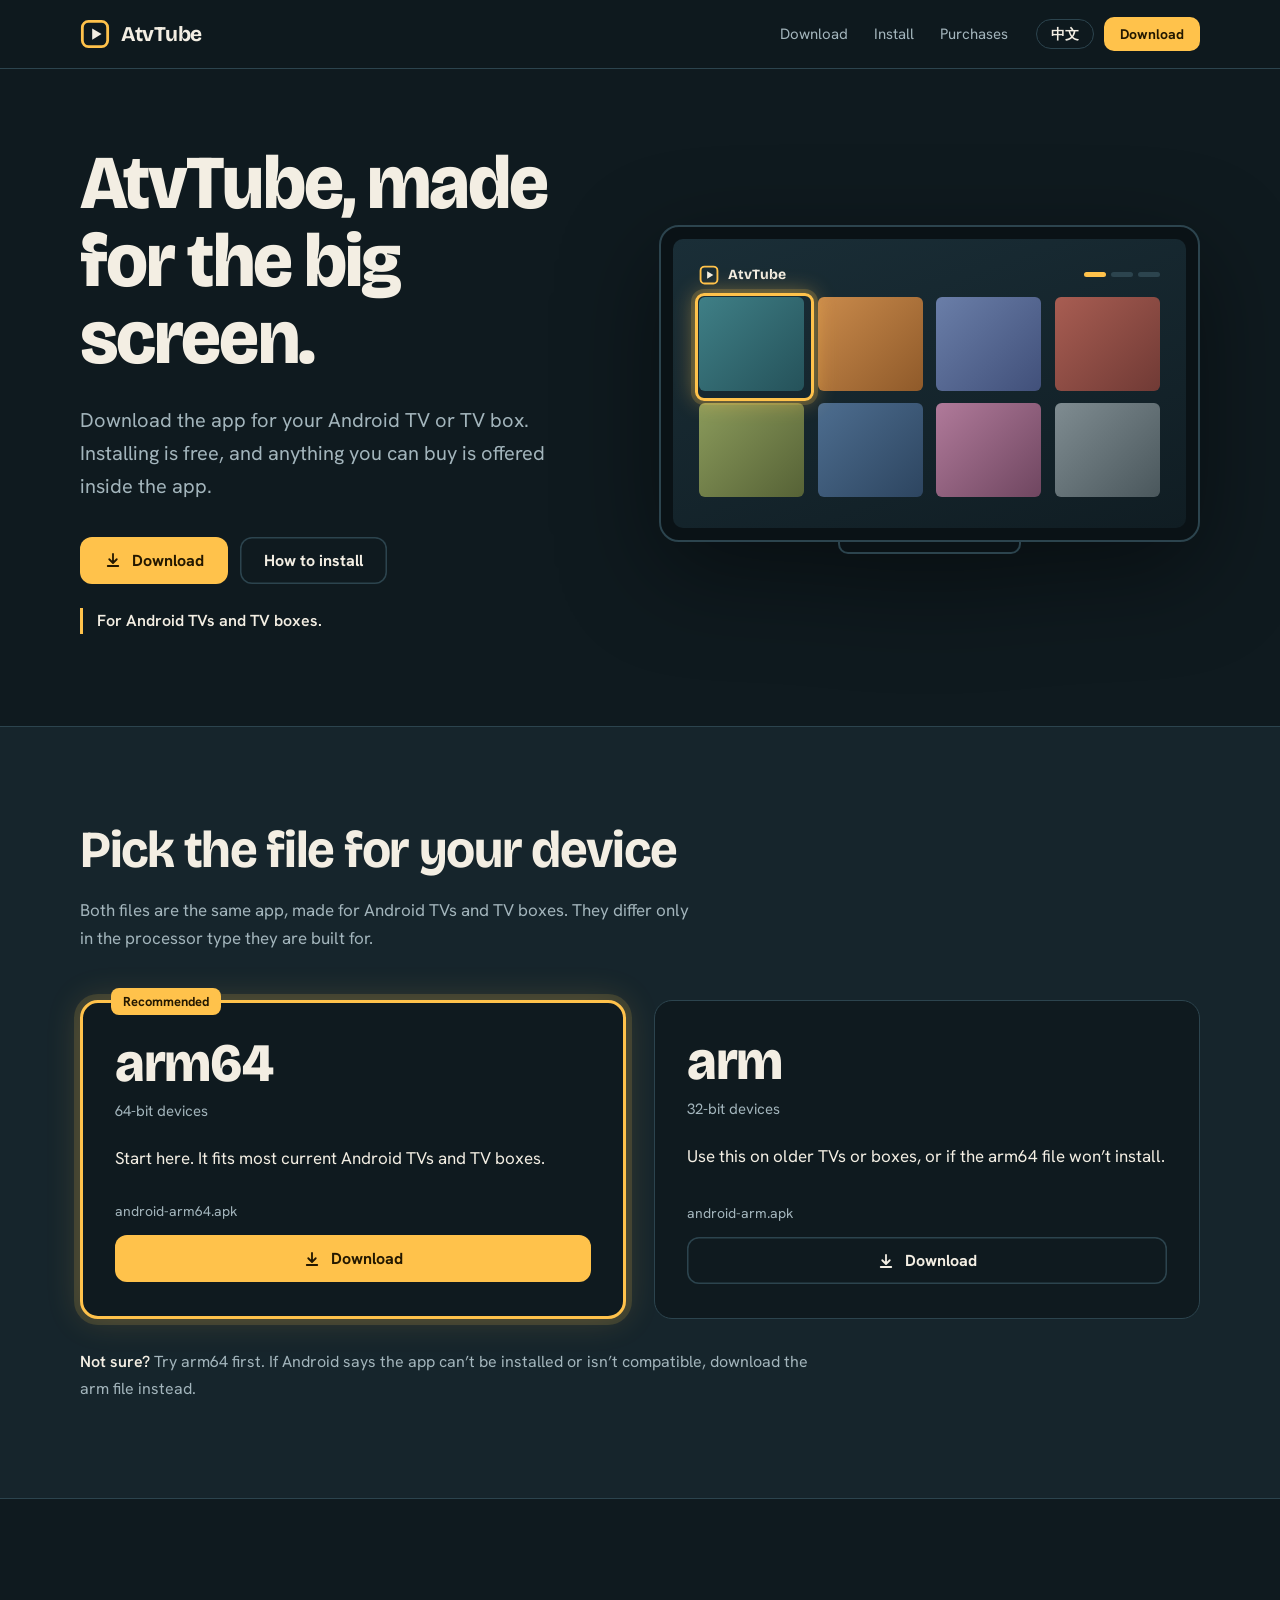
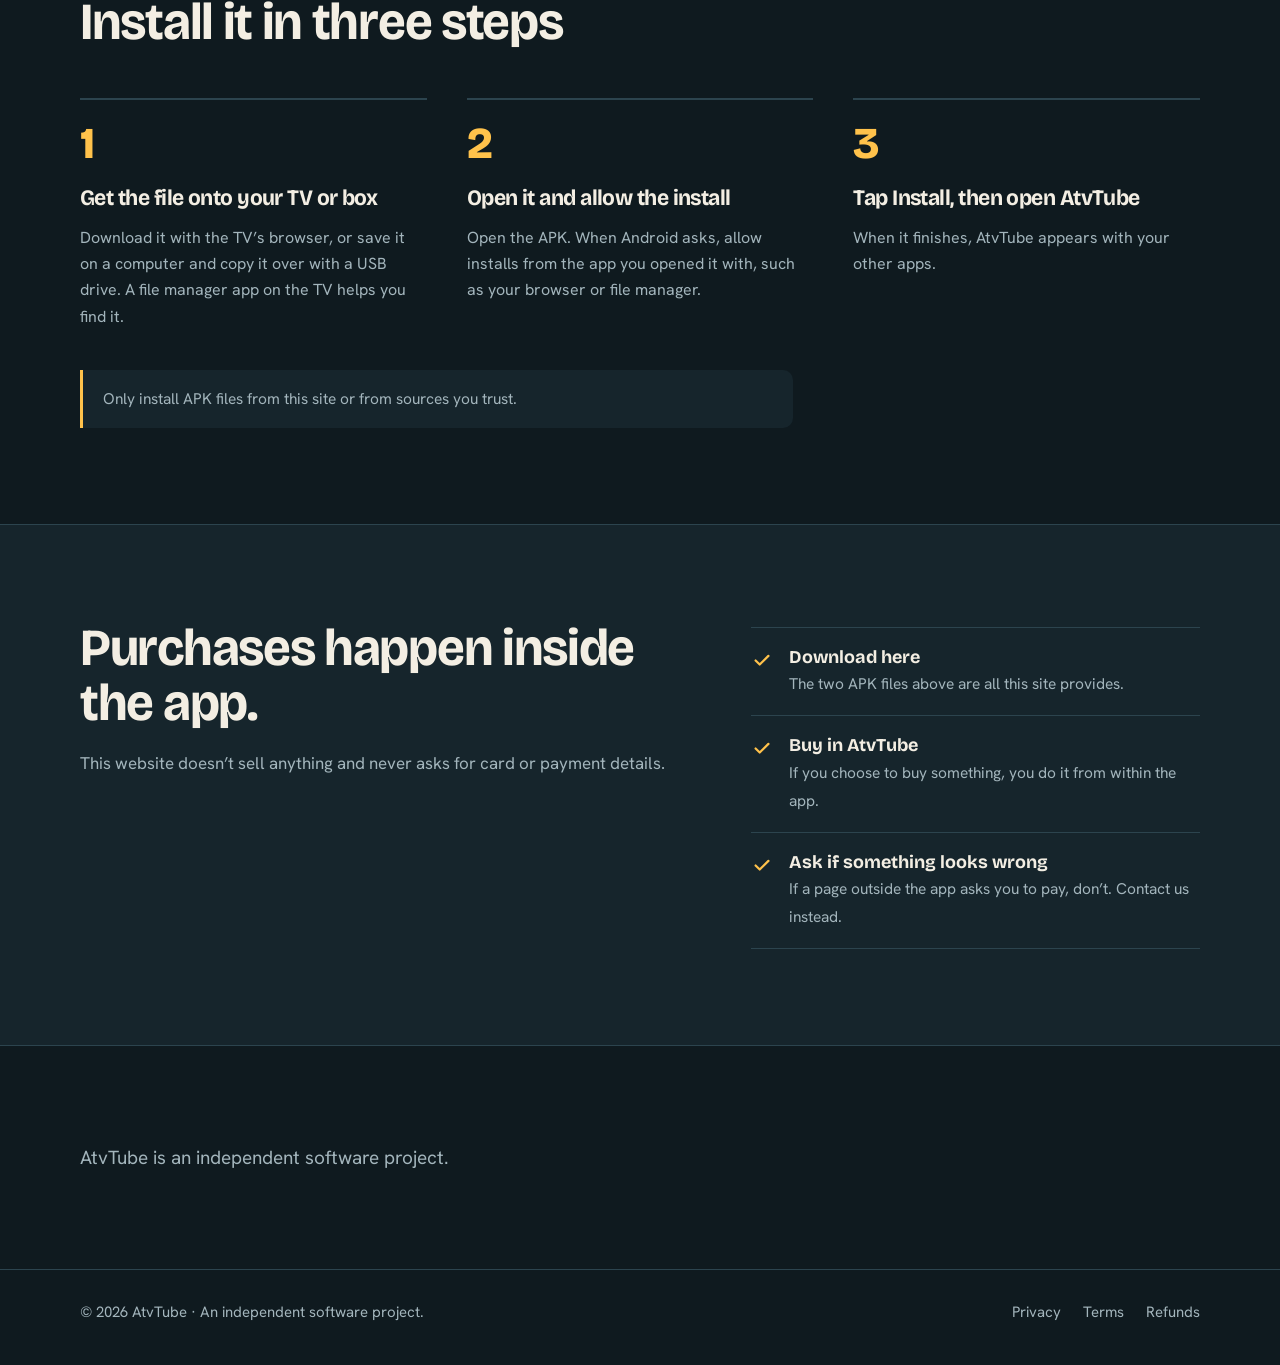
==== commit f8eb05ae: "Add files via upload" ====
--- a/index.html
+++ b/index.html
@@ -4,10 +4,10 @@
 <meta charset="utf-8">
 <meta name="viewport" content="width=device-width,initial-scale=1">
 <meta name="theme-color" content="#0f1a1f">
-<meta name="description" content="Download Atvtube for Android: android-arm64.apk and android-arm.apk. Purchases are made inside the app.">
-<meta property="og:title" content="Atvtube — made for the big screen">
+<meta name="description" content="Download AtvTube for Android TVs and TV boxes (android-arm64.apk and android-arm.apk). Purchases are made inside the app.">
+<meta property="og:title" content="AtvTube — for Android TV and TV boxes">
 <meta property="og:type" content="website">
-<title>Atvtube — made for the big screen</title>
+<title>AtvTube — for Android TV and TV boxes</title>
 <link rel="icon" href="assets/favicon.svg" type="image/svg+xml">
 <link rel="preconnect" href="https://fonts.googleapis.com">
 <link rel="preconnect" href="https://fonts.gstatic.com" crossorigin>
@@ -18,21 +18,21 @@
 </head>
 <body>
 <header class="site-header"><div class="wrap">
-<a class="brand" href="#top" aria-label="Atvtube"><svg viewBox="0 0 64 64" aria-hidden="true"><rect x="5" y="5" width="54" height="54" rx="13" fill="none" stroke="#ffc24b" stroke-width="6"/><path d="M26 20v24l20-12z" fill="#f3eee3"/></svg>Atvtube</a>
+<a class="brand" href="#top" aria-label="AtvTube"><svg viewBox="0 0 64 64" aria-hidden="true"><rect x="5" y="5" width="54" height="54" rx="13" fill="none" stroke="#ffc24b" stroke-width="6"/><path d="M26 20v24l20-12z" fill="#f3eee3"/></svg>AtvTube</a>
 <nav class="nav" aria-label="Main"><a href="#download" data-i18n="navDownload">Download</a><a href="#install" data-i18n="navInstall">Install</a><a href="#purchases" data-i18n="navBuy">Purchases</a></nav>
 <div class="header-tools"><button class="lang" id="lang" type="button" aria-label="Language">中文</button><a class="btn btn-focus btn-sm" href="#download" data-i18n="navDownload">Download</a></div>
 </div></header>
 <main id="top">
 <section class="hero"><div class="wrap">
 <div>
-<h1 data-i18n="heroTitle">Atvtube, made for the big screen.</h1>
-<p class="lead" data-i18n="heroLead">Download the Android app for your TV, box or phone. Installing is free, and anything you can buy is offered inside the app.</p>
+<h1 data-i18n="heroTitle">AtvTube, made for the big screen.</h1>
+<p class="lead" data-i18n="heroLead">Download the app for your Android TV or TV box. Installing is free, and anything you can buy is offered inside the app.</p>
 <div class="hero-actions"><a class="btn btn-focus" href="#download"><svg viewBox="0 0 24 24" fill="none" stroke="currentColor" stroke-width="2.4" stroke-linecap="round" stroke-linejoin="round" aria-hidden="true"><path d="M12 4v11M7 11l5 5 5-5M5 20h14"/></svg><span data-i18n="heroCta">Download</span></a><a class="btn btn-line" href="#install" data-i18n="heroSecondary">How to install</a></div>
-<p class="hero-meta" data-i18n="heroMeta">Two files: android-arm64.apk and android-arm.apk</p>
+<p class="hero-meta" data-i18n="heroMeta">For Android TVs and TV boxes.</p>
 </div>
 <div class="tv" aria-hidden="true">
 <div class="tv-bezel"><div class="tv-screen">
-<div class="tv-bar"><svg viewBox="0 0 64 64" aria-hidden="true"><rect x="5" y="5" width="54" height="54" rx="13" fill="none" stroke="#ffc24b" stroke-width="6"/><path d="M26 20v24l20-12z" fill="#f3eee3"/></svg>Atvtube<i><b></b><b></b><b></b></i></div>
+<div class="tv-bar"><svg viewBox="0 0 64 64" aria-hidden="true"><rect x="5" y="5" width="54" height="54" rx="13" fill="none" stroke="#ffc24b" stroke-width="6"/><path d="M26 20v24l20-12z" fill="#f3eee3"/></svg>AtvTube<i><b></b><b></b><b></b></i></div>
 <div class="tv-grid"><div class="tv-tiles"><span></span><span></span><span></span><span></span><span></span><span></span><span></span><span></span></div><div class="tv-ring"></div></div>
 </div></div><div class="tv-stand"></div>
 </div>
@@ -40,18 +40,18 @@
 
 <section class="section band" id="download"><div class="wrap">
 <h2 data-i18n="dlTitle">Pick the file for your device</h2>
-<p class="sub" data-i18n="dlSub">Both files are the same app. They differ only in the processor type they are built for.</p>
+<p class="sub" data-i18n="dlSub">Both files are the same app, made for Android TVs and TV boxes. They differ only in the processor type they are built for.</p>
 <div class="dl-grid">
 <article class="dl rec">
 <span class="dl-badge" data-i18n="recommended">Recommended</span>
 <h3>arm64</h3><p class="bits" data-i18n="arm64Bits">64-bit devices</p>
-<p class="use" data-i18n="arm64Use">Start here. It fits most current phones, tablets, TV boxes and Android TVs.</p>
+<p class="use" data-i18n="arm64Use">Start here. It fits most current Android TVs and TV boxes.</p>
 <div class="file"><span>android-arm64.apk <span data-version></span></span><span data-size></span></div>
 <a class="btn btn-focus" data-file="arm64" href="downloads/android-arm64.apk" download><svg viewBox="0 0 24 24" fill="none" stroke="currentColor" stroke-width="2.4" stroke-linecap="round" stroke-linejoin="round" aria-hidden="true"><path d="M12 4v11M7 11l5 5 5-5M5 20h14"/></svg><span data-i18n="download">Download</span></a>
 </article>
 <article class="dl">
 <h3>arm</h3><p class="bits" data-i18n="armBits">32-bit devices</p>
-<p class="use" data-i18n="armUse">Use this on older devices, or if the arm64 file won’t install.</p>
+<p class="use" data-i18n="armUse">Use this on older TVs or boxes, or if the arm64 file won’t install.</p>
 <div class="file"><span>android-arm.apk <span data-version></span></span><span data-size></span></div>
 <a class="btn btn-line" data-file="arm" href="downloads/android-arm.apk" download><svg viewBox="0 0 24 24" fill="none" stroke="currentColor" stroke-width="2.4" stroke-linecap="round" stroke-linejoin="round" aria-hidden="true"><path d="M12 4v11M7 11l5 5 5-5M5 20h14"/></svg><span data-i18n="download">Download</span></a>
 </article>
@@ -62,9 +62,9 @@
 <section class="section" id="install"><div class="wrap">
 <h2 data-i18n="installTitle">Install it in three steps</h2>
 <ol class="steps">
-<li><h3 data-i18n="s1t">Get the file onto your device</h3><p data-i18n="s1p">Download it in the device’s browser, or save it on a computer and copy it over with a USB drive. On Android TV, a file manager app helps you find it.</p></li>
+<li><h3 data-i18n="s1t">Get the file onto your TV or box</h3><p data-i18n="s1p">Download it with the TV’s browser, or save it on a computer and copy it over with a USB drive. A file manager app on the TV helps you find it.</p></li>
 <li><h3 data-i18n="s2t">Open it and allow the install</h3><p data-i18n="s2p">Open the APK. When Android asks, allow installs from the app you opened it with, such as your browser or file manager.</p></li>
-<li><h3 data-i18n="s3t">Tap Install, then open Atvtube</h3><p data-i18n="s3p">When it finishes, Atvtube appears with your other apps.</p></li>
+<li><h3 data-i18n="s3t">Tap Install, then open AtvTube</h3><p data-i18n="s3p">When it finishes, AtvTube appears with your other apps.</p></li>
 </ol>
 <p class="warn" data-i18n="warn">Only install APK files from this site or from sources you trust.</p>
 </div></section>
@@ -76,18 +76,18 @@
 </div>
 <ul>
 <li><svg viewBox="0 0 24 24" fill="none" stroke="currentColor" stroke-width="2.4" stroke-linecap="round" stroke-linejoin="round" aria-hidden="true"><path d="M5 12.5l4.5 4.5L19 7.5"/></svg><div><b data-i18n="b1t">Download here</b><span data-i18n="b1p">The two APK files above are all this site provides.</span></div></li>
-<li><svg viewBox="0 0 24 24" fill="none" stroke="currentColor" stroke-width="2.4" stroke-linecap="round" stroke-linejoin="round" aria-hidden="true"><path d="M5 12.5l4.5 4.5L19 7.5"/></svg><div><b data-i18n="b2t">Buy in Atvtube</b><span data-i18n="b2p">If you choose to buy something, you do it from within the app.</span></div></li>
+<li><svg viewBox="0 0 24 24" fill="none" stroke="currentColor" stroke-width="2.4" stroke-linecap="round" stroke-linejoin="round" aria-hidden="true"><path d="M5 12.5l4.5 4.5L19 7.5"/></svg><div><b data-i18n="b2t">Buy in AtvTube</b><span data-i18n="b2p">If you choose to buy something, you do it from within the app.</span></div></li>
 <li><svg viewBox="0 0 24 24" fill="none" stroke="currentColor" stroke-width="2.4" stroke-linecap="round" stroke-linejoin="round" aria-hidden="true"><path d="M5 12.5l4.5 4.5L19 7.5"/></svg><div><b data-i18n="b3t">Ask if something looks wrong</b><span data-i18n="b3p">If a page outside the app asks you to pay, don’t. Contact us instead.</span></div></li>
 </ul>
 </div></section>
 
 <section class="section"><div class="wrap about">
-<p data-about-text>Atvtube is an independent software project.</p>
+<p data-about-text>AtvTube is an independent software project.</p>
 <a class="mail" data-contact-link data-needs-mail hidden></a>
 </div></section>
 </main>
 <footer class="site-footer"><div class="wrap">
-<span>© <span data-year></span> Atvtube · <span data-i18n="footer">An independent software project.</span></span>
+<span>© <span data-year></span> AtvTube · <span data-i18n="footer">An independent software project.</span></span>
 <nav aria-label="Legal"><a href="privacy.html" data-i18n="privacy">Privacy</a><a href="terms.html" data-i18n="terms">Terms</a><a href="refund.html" data-i18n="refund">Refunds</a></nav>
 </div></footer>
 </body>
--- a/assets/css/style.css
+++ b/assets/css/style.css
@@ -46,7 +46,7 @@
 h1{font-size:clamp(42px,6vw,76px);line-height:1.02;font-weight:800}
 .hero p.lead{font-size:20px;color:var(--mute);max-width:30em;margin:26px 0 34px}
 .hero-actions{display:flex;flex-wrap:wrap;gap:12px}
-.hero-meta{margin:22px 0 0;font-size:15px;color:var(--mute)}
+.hero-meta{margin:24px 0 0;font-size:16px;font-weight:600;color:var(--paper);padding-left:14px;border-left:3px solid var(--focus)}
 
 /* TV */
 .tv{position:relative;filter:drop-shadow(0 30px 50px rgba(0,0,0,.45))}
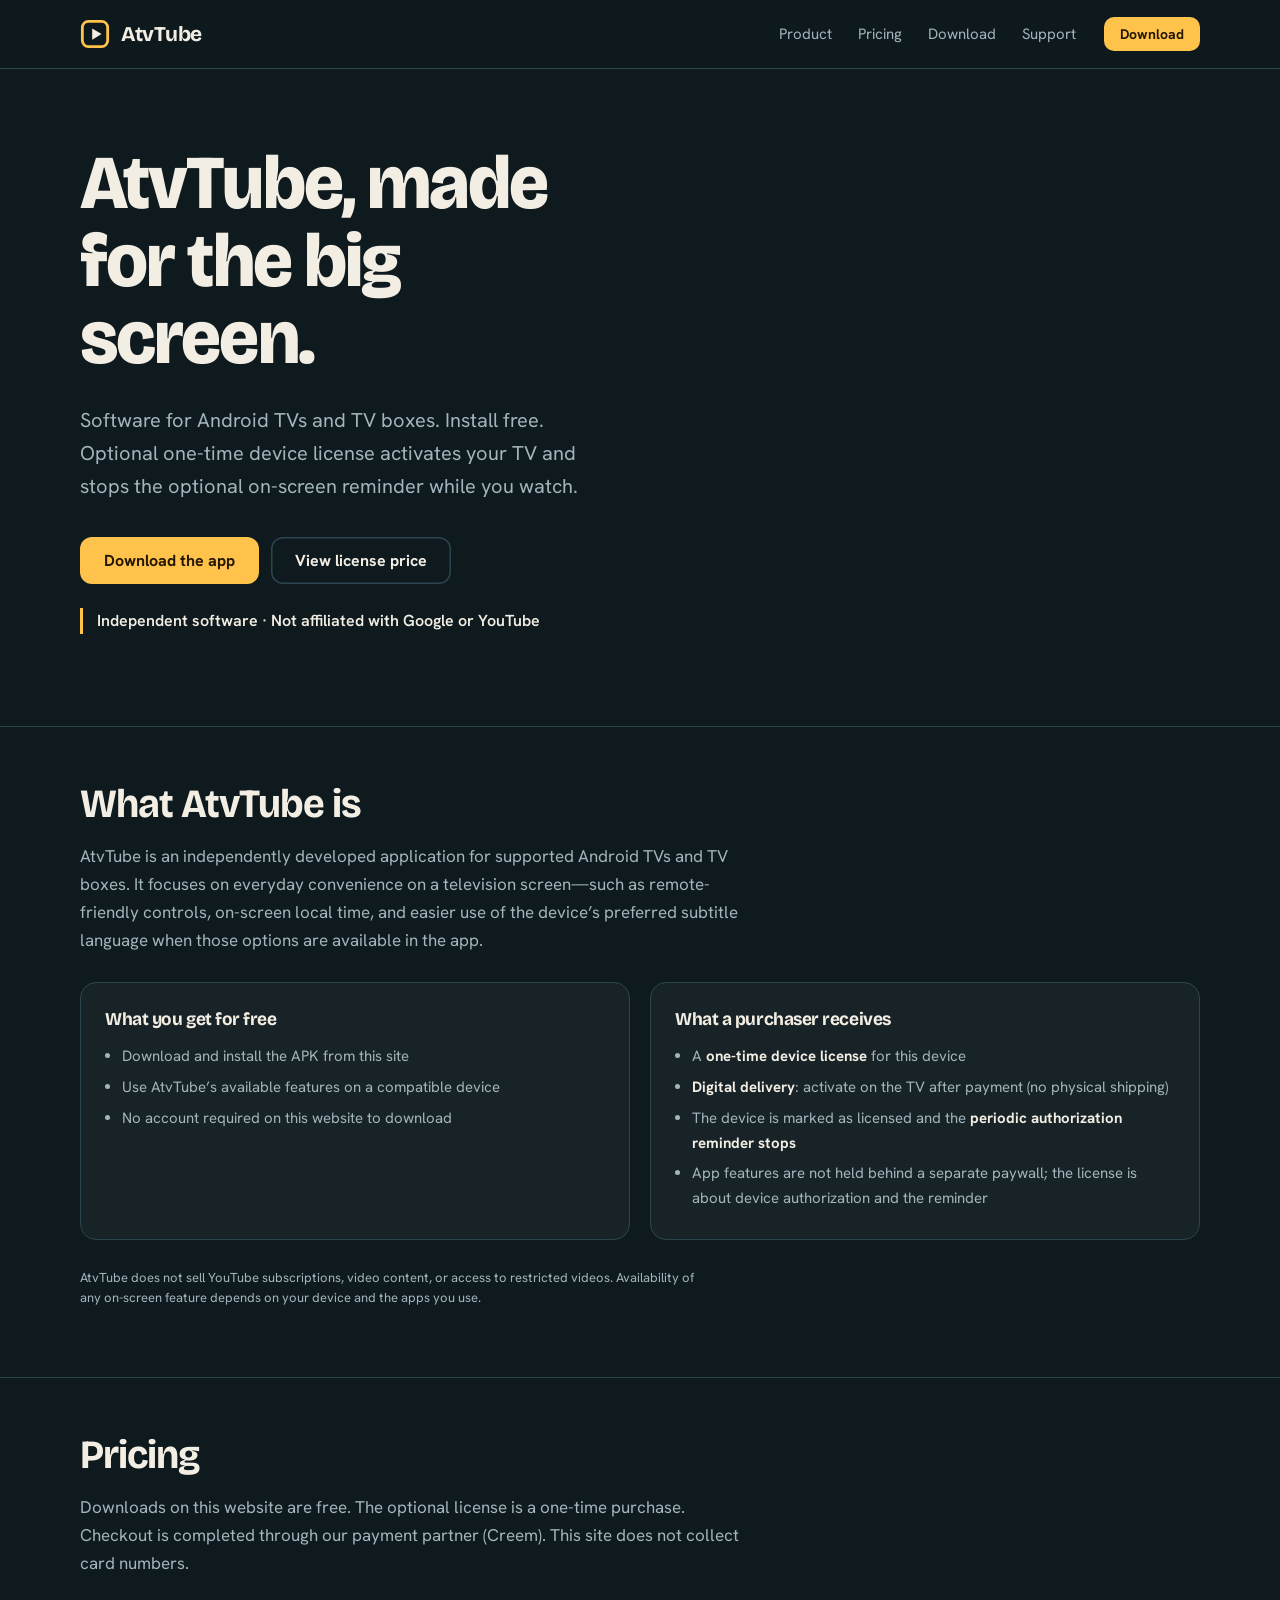
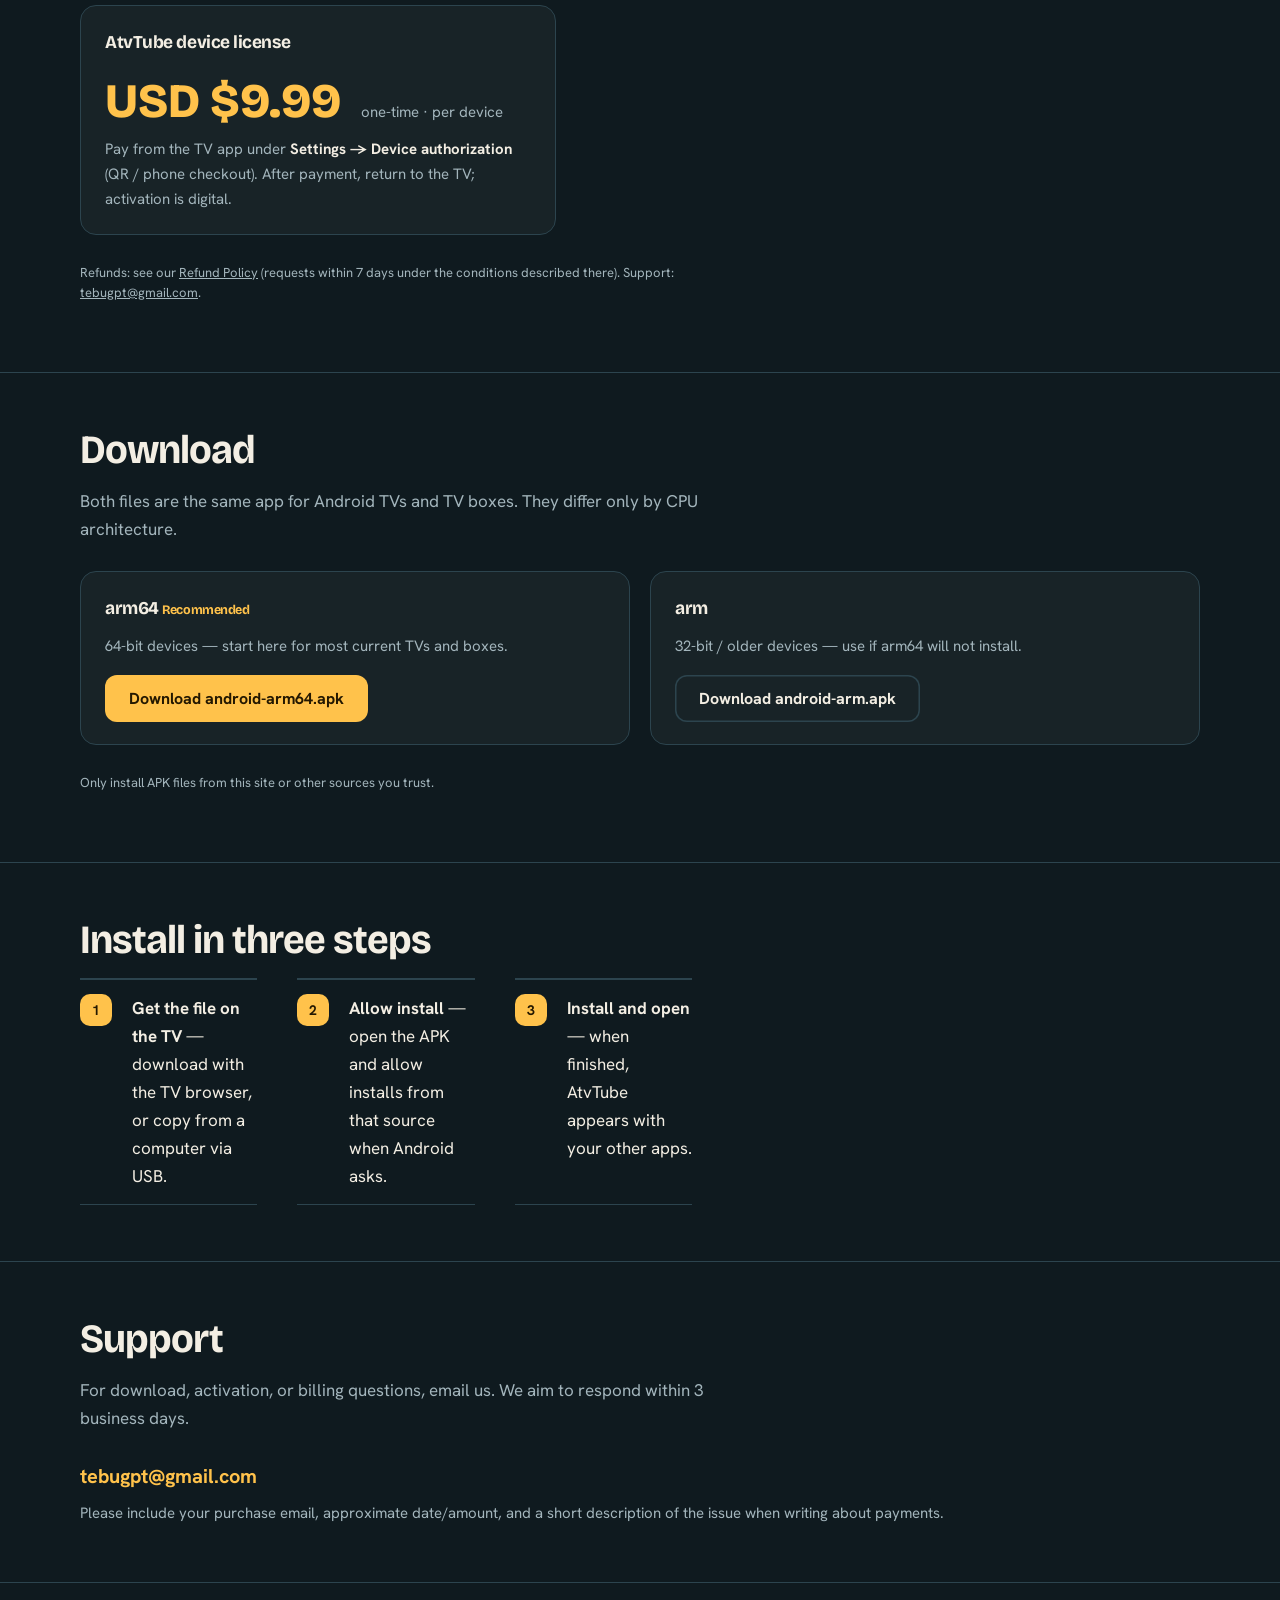
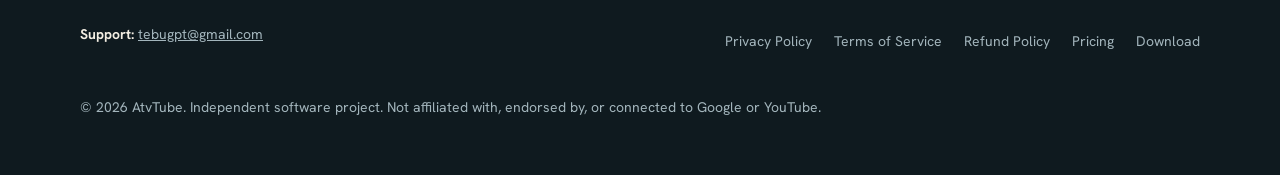
==== commit f93437c7: "Add files via upload" ====
--- a/index.html
+++ b/index.html
@@ -4,9 +4,10 @@
 <meta charset="utf-8">
 <meta name="viewport" content="width=device-width,initial-scale=1">
 <meta name="theme-color" content="#0f1a1f">
-<meta name="description" content="Download AtvTube for Android TVs and TV boxes (android-arm64.apk and android-arm.apk). Purchases are made inside the app.">
-<meta property="og:title" content="AtvTube — for Android TV and TV boxes">
+<meta name="description" content="AtvTube is software for Android TV and TV boxes. Download free. Optional one-time device license stops the on-screen reminder. Support: tebugpt@gmail.com">
+<meta property="og:title" content="AtvTube — Android TV software">
 <meta property="og:type" content="website">
+<meta property="og:url" content="https://atvtube.tubegpt.de5.net/">
 <title>AtvTube — for Android TV and TV boxes</title>
 <link rel="icon" href="assets/favicon.svg" type="image/svg+xml">
 <link rel="preconnect" href="https://fonts.googleapis.com">
@@ -15,80 +16,144 @@
 <link rel="stylesheet" href="assets/css/style.css">
 <script src="assets/js/config.js" defer></script>
 <script src="assets/js/site.js" defer></script>
+<style>
+  .section{padding:56px 0;border-top:1px solid var(--line)}
+  .section h2{font-size:clamp(28px,4vw,40px);margin-bottom:16px}
+  .section .lead-sm{color:var(--mute);max-width:40em;margin:0 0 28px}
+  .grid-2{display:grid;gap:20px;grid-template-columns:repeat(auto-fit,minmax(260px,1fr))}
+  .card{background:color-mix(in srgb,var(--paper) 4%,transparent);border:1px solid var(--line);border-radius:16px;padding:22px 24px}
+  .card h3{font-size:18px;margin:0 0 10px}
+  .card p,.card ul{margin:0;color:var(--mute);font-size:15px}
+  .card ul{padding-left:1.15em}
+  .card li{margin:6px 0}
+  .price-box{display:flex;flex-wrap:wrap;align-items:baseline;gap:12px 20px;margin:20px 0 12px}
+  .price-box .amount{font:800 clamp(32px,5vw,48px)/1 var(--display);color:var(--focus)}
+  .price-box .note{color:var(--mute);font-size:15px}
+  .legal-nav{display:flex;flex-wrap:wrap;gap:14px 22px;font-size:14px}
+  .legal-nav a{color:var(--mute);text-decoration:none}
+  .legal-nav a:hover{color:var(--paper)}
+  .site-footer{padding:40px 0 56px;border-top:1px solid var(--line);color:var(--mute);font-size:14px}
+  .site-footer strong{color:var(--paper)}
+  .disclaimer{font-size:13px;color:var(--mute);max-width:48em;margin-top:28px;line-height:1.55}
+  .steps{counter-reset:step;list-style:none;padding:0;margin:0;max-width:36em}
+  .steps li{position:relative;padding:14px 0 14px 52px;border-bottom:1px solid var(--line)}
+  .steps li::before{counter-increment:step;content:counter(step);position:absolute;left:0;top:14px;width:32px;height:32px;border-radius:10px;background:var(--focus);color:var(--focus-ink);font:700 14px/32px var(--body);text-align:center}
+</style>
 </head>
 <body>
 <header class="site-header"><div class="wrap">
 <a class="brand" href="#top" aria-label="AtvTube"><svg viewBox="0 0 64 64" aria-hidden="true"><rect x="5" y="5" width="54" height="54" rx="13" fill="none" stroke="#ffc24b" stroke-width="6"/><path d="M26 20v24l20-12z" fill="#f3eee3"/></svg>AtvTube</a>
-<nav class="nav" aria-label="Main"><a href="#download" data-i18n="navDownload">Download</a><a href="#install" data-i18n="navInstall">Install</a><a href="#purchases" data-i18n="navBuy">Purchases</a></nav>
-<div class="header-tools"><button class="lang" id="lang" type="button" aria-label="Language">中文</button><a class="btn btn-focus btn-sm" href="#download" data-i18n="navDownload">Download</a></div>
+<nav class="nav" aria-label="Main">
+  <a href="#product">Product</a>
+  <a href="#pricing">Pricing</a>
+  <a href="#download">Download</a>
+  <a href="#support">Support</a>
+</nav>
+<div class="header-tools">
+  <a class="btn btn-focus btn-sm" href="#download">Download</a>
+</div>
 </div></header>
+
 <main id="top">
 <section class="hero"><div class="wrap">
 <div>
-<h1 data-i18n="heroTitle">AtvTube, made for the big screen.</h1>
-<p class="lead" data-i18n="heroLead">Download the app for your Android TV or TV box. Installing is free, and anything you can buy is offered inside the app.</p>
-<div class="hero-actions"><a class="btn btn-focus" href="#download"><svg viewBox="0 0 24 24" fill="none" stroke="currentColor" stroke-width="2.4" stroke-linecap="round" stroke-linejoin="round" aria-hidden="true"><path d="M12 4v11M7 11l5 5 5-5M5 20h14"/></svg><span data-i18n="heroCta">Download</span></a><a class="btn btn-line" href="#install" data-i18n="heroSecondary">How to install</a></div>
-<p class="hero-meta" data-i18n="heroMeta">For Android TVs and TV boxes.</p>
-</div>
-<div class="tv" aria-hidden="true">
-<div class="tv-bezel"><div class="tv-screen">
-<div class="tv-bar"><svg viewBox="0 0 64 64" aria-hidden="true"><rect x="5" y="5" width="54" height="54" rx="13" fill="none" stroke="#ffc24b" stroke-width="6"/><path d="M26 20v24l20-12z" fill="#f3eee3"/></svg>AtvTube<i><b></b><b></b><b></b></i></div>
-<div class="tv-grid"><div class="tv-tiles"><span></span><span></span><span></span><span></span><span></span><span></span><span></span><span></span></div><div class="tv-ring"></div></div>
-</div></div><div class="tv-stand"></div>
+  <h1>AtvTube, made for the big screen.</h1>
+  <p class="lead">Software for Android TVs and TV boxes. Install free. Optional one-time device license activates your TV and stops the optional on-screen reminder while you watch.</p>
+  <div class="hero-actions">
+    <a class="btn btn-focus" href="#download">Download the app</a>
+    <a class="btn btn-line" href="#pricing">View license price</a>
+  </div>
+  <p class="hero-meta">Independent software · Not affiliated with Google or YouTube</p>
 </div>
 </div></section>
 
-<section class="section band" id="download"><div class="wrap">
-<h2 data-i18n="dlTitle">Pick the file for your device</h2>
-<p class="sub" data-i18n="dlSub">Both files are the same app, made for Android TVs and TV boxes. They differ only in the processor type they are built for.</p>
-<div class="dl-grid">
-<article class="dl rec">
-<span class="dl-badge" data-i18n="recommended">Recommended</span>
-<h3>arm64</h3><p class="bits" data-i18n="arm64Bits">64-bit devices</p>
-<p class="use" data-i18n="arm64Use">Start here. It fits most current Android TVs and TV boxes.</p>
-<div class="file"><span>android-arm64.apk <span data-version></span></span><span data-size></span></div>
-<a class="btn btn-focus" data-file="arm64" href="downloads/android-arm64.apk" download><svg viewBox="0 0 24 24" fill="none" stroke="currentColor" stroke-width="2.4" stroke-linecap="round" stroke-linejoin="round" aria-hidden="true"><path d="M12 4v11M7 11l5 5 5-5M5 20h14"/></svg><span data-i18n="download">Download</span></a>
-</article>
-<article class="dl">
-<h3>arm</h3><p class="bits" data-i18n="armBits">32-bit devices</p>
-<p class="use" data-i18n="armUse">Use this on older TVs or boxes, or if the arm64 file won’t install.</p>
-<div class="file"><span>android-arm.apk <span data-version></span></span><span data-size></span></div>
-<a class="btn btn-line" data-file="arm" href="downloads/android-arm.apk" download><svg viewBox="0 0 24 24" fill="none" stroke="currentColor" stroke-width="2.4" stroke-linecap="round" stroke-linejoin="round" aria-hidden="true"><path d="M12 4v11M7 11l5 5 5-5M5 20h14"/></svg><span data-i18n="download">Download</span></a>
-</article>
-</div>
-<p class="dl-note" data-i18n="dlNote"><b>Not sure?</b> Try arm64 first. If Android says the app can’t be installed or isn’t compatible, download the arm file instead.</p>
+<section class="section" id="product"><div class="wrap">
+  <h2>What AtvTube is</h2>
+  <p class="lead-sm">AtvTube is an independently developed application for supported Android TVs and TV boxes. It focuses on everyday convenience on a television screen—such as remote-friendly controls, on-screen local time, and easier use of the device’s preferred subtitle language when those options are available in the app.</p>
+  <div class="grid-2">
+    <div class="card">
+      <h3>What you get for free</h3>
+      <ul>
+        <li>Download and install the APK from this site</li>
+        <li>Use AtvTube’s available features on a compatible device</li>
+        <li>No account required on this website to download</li>
+      </ul>
+    </div>
+    <div class="card">
+      <h3>What a purchaser receives</h3>
+      <ul>
+        <li>A <strong style="color:var(--paper)">one-time device license</strong> for this device</li>
+        <li><strong style="color:var(--paper)">Digital delivery</strong>: activate on the TV after payment (no physical shipping)</li>
+        <li>The device is marked as licensed and the <strong style="color:var(--paper)">periodic authorization reminder stops</strong></li>
+        <li>App features are not held behind a separate paywall; the license is about device authorization and the reminder</li>
+      </ul>
+    </div>
+  </div>
+  <p class="disclaimer">AtvTube does not sell YouTube subscriptions, video content, or access to restricted videos. Availability of any on-screen feature depends on your device and the apps you use.</p>
+</div></section>
+
+<section class="section" id="pricing"><div class="wrap">
+  <h2>Pricing</h2>
+  <p class="lead-sm">Downloads on this website are free. The optional license is a one-time purchase. Checkout is completed through our payment partner (Creem). This site does not collect card numbers.</p>
+  <div class="card" style="max-width:28em">
+    <h3>AtvTube device license</h3>
+    <div class="price-box">
+      <span class="amount" data-price>USD $9.99</span>
+      <span class="note" data-price-note>one-time · per device</span>
+    </div>
+    <p>Pay from the TV app under <strong style="color:var(--paper)">Settings → Device authorization</strong> (QR / phone checkout). After payment, return to the TV; activation is digital.</p>
+  </div>
+  <p class="disclaimer">Refunds: see our <a href="refund.html">Refund Policy</a> (requests within 7 days under the conditions described there). Support: <a data-contact href="mailto:tebugpt@gmail.com"><span data-contact-text>tebugpt@gmail.com</span></a>.</p>
+</div></section>
+
+<section class="section" id="download"><div class="wrap">
+  <h2>Download</h2>
+  <p class="lead-sm">Both files are the same app for Android TVs and TV boxes. They differ only by CPU architecture.</p>
+  <div class="grid-2">
+    <div class="card">
+      <h3>arm64 <span style="color:var(--focus);font-size:13px;font-weight:700">Recommended</span></h3>
+      <p style="margin-bottom:16px">64-bit devices — start here for most current TVs and boxes.</p>
+      <a class="btn btn-focus" data-dl-arm64 href="https://github.com/92baby/AtvTube-Website/releases/latest/download/android-arm64.apk">Download android-arm64.apk</a>
+    </div>
+    <div class="card">
+      <h3>arm</h3>
+      <p style="margin-bottom:16px">32-bit / older devices — use if arm64 will not install.</p>
+      <a class="btn btn-line" data-dl-arm href="https://github.com/92baby/AtvTube-Website/releases/latest/download/android-arm.apk">Download android-arm.apk</a>
+    </div>
+  </div>
+  <p class="disclaimer" data-version-wrap hidden>Current package: <span data-version></span></p>
+  <p class="disclaimer">Only install APK files from this site or other sources you trust.</p>
 </div></section>
 
 <section class="section" id="install"><div class="wrap">
-<h2 data-i18n="installTitle">Install it in three steps</h2>
-<ol class="steps">
-<li><h3 data-i18n="s1t">Get the file onto your TV or box</h3><p data-i18n="s1p">Download it with the TV’s browser, or save it on a computer and copy it over with a USB drive. A file manager app on the TV helps you find it.</p></li>
-<li><h3 data-i18n="s2t">Open it and allow the install</h3><p data-i18n="s2p">Open the APK. When Android asks, allow installs from the app you opened it with, such as your browser or file manager.</p></li>
-<li><h3 data-i18n="s3t">Tap Install, then open AtvTube</h3><p data-i18n="s3p">When it finishes, AtvTube appears with your other apps.</p></li>
-</ol>
-<p class="warn" data-i18n="warn">Only install APK files from this site or from sources you trust.</p>
+  <h2>Install in three steps</h2>
+  <ol class="steps">
+    <li><strong style="color:var(--paper)">Get the file on the TV</strong> — download with the TV browser, or copy from a computer via USB.</li>
+    <li><strong style="color:var(--paper)">Allow install</strong> — open the APK and allow installs from that source when Android asks.</li>
+    <li><strong style="color:var(--paper)">Install and open</strong> — when finished, AtvTube appears with your other apps.</li>
+  </ol>
 </div></section>
 
-<section class="section band" id="purchases"><div class="wrap buy">
-<div>
-<h2 data-i18n="buyTitle">Purchases happen inside the app.</h2>
-<p class="sub" data-i18n="buySub">This website doesn’t sell anything and never asks for card or payment details.</p>
-</div>
-<ul>
-<li><svg viewBox="0 0 24 24" fill="none" stroke="currentColor" stroke-width="2.4" stroke-linecap="round" stroke-linejoin="round" aria-hidden="true"><path d="M5 12.5l4.5 4.5L19 7.5"/></svg><div><b data-i18n="b1t">Download here</b><span data-i18n="b1p">The two APK files above are all this site provides.</span></div></li>
-<li><svg viewBox="0 0 24 24" fill="none" stroke="currentColor" stroke-width="2.4" stroke-linecap="round" stroke-linejoin="round" aria-hidden="true"><path d="M5 12.5l4.5 4.5L19 7.5"/></svg><div><b data-i18n="b2t">Buy in AtvTube</b><span data-i18n="b2p">If you choose to buy something, you do it from within the app.</span></div></li>
-<li><svg viewBox="0 0 24 24" fill="none" stroke="currentColor" stroke-width="2.4" stroke-linecap="round" stroke-linejoin="round" aria-hidden="true"><path d="M5 12.5l4.5 4.5L19 7.5"/></svg><div><b data-i18n="b3t">Ask if something looks wrong</b><span data-i18n="b3p">If a page outside the app asks you to pay, don’t. Contact us instead.</span></div></li>
-</ul>
-</div></section>
-
-<section class="section"><div class="wrap about">
-<p data-about-text>AtvTube is an independent software project.</p>
-<a class="mail" data-contact-link data-needs-mail hidden></a>
+<section class="section" id="support"><div class="wrap">
+  <h2>Support</h2>
+  <p class="lead-sm">For download, activation, or billing questions, email us. We aim to respond within 3 business days.</p>
+  <p style="font-size:20px;font-weight:700;margin:0 0 8px">
+    <a data-contact href="mailto:tebugpt@gmail.com" style="color:var(--focus);text-decoration:none"><span data-contact-text>tebugpt@gmail.com</span></a>
+  </p>
+  <p style="color:var(--mute);margin:0;font-size:15px">Please include your purchase email, approximate date/amount, and a short description of the issue when writing about payments.</p>
 </div></section>
 </main>
+
 <footer class="site-footer"><div class="wrap">
-<span>© <span data-year></span> AtvTube · <span data-i18n="footer">An independent software project.</span></span>
-<nav aria-label="Legal"><a href="privacy.html" data-i18n="privacy">Privacy</a><a href="terms.html" data-i18n="terms">Terms</a><a href="refund.html" data-i18n="refund">Refunds</a></nav>
+  <p style="margin:0 0 14px"><strong>Support:</strong> <a data-contact href="mailto:tebugpt@gmail.com"><span data-contact-text>tebugpt@gmail.com</span></a></p>
+  <nav class="legal-nav" aria-label="Legal">
+    <a href="privacy.html">Privacy Policy</a>
+    <a href="terms.html">Terms of Service</a>
+    <a href="refund.html">Refund Policy</a>
+    <a href="#pricing">Pricing</a>
+    <a href="#download">Download</a>
+  </nav>
+  <p style="margin:22px 0 0">© <span data-year>2026</span> AtvTube. Independent software project. Not affiliated with, endorsed by, or connected to Google or YouTube.</p>
 </div></footer>
 </body>
 </html>
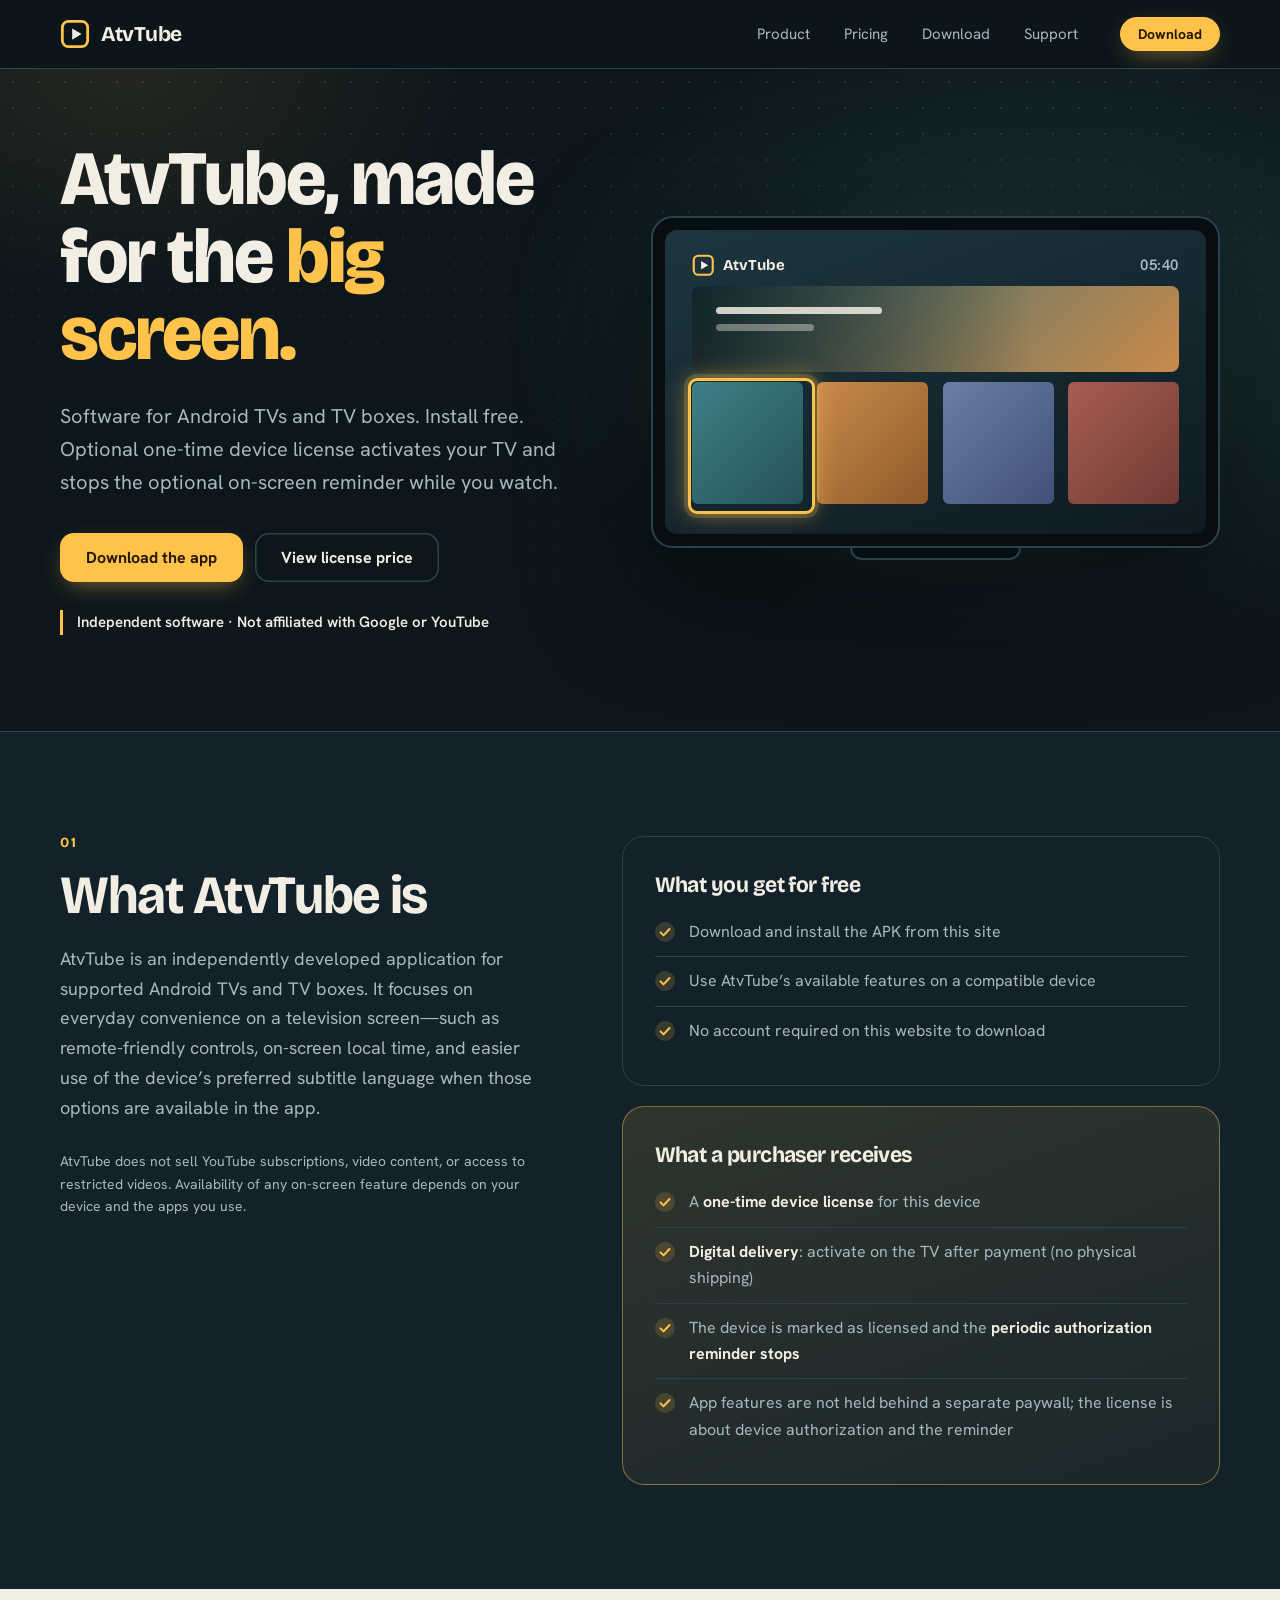
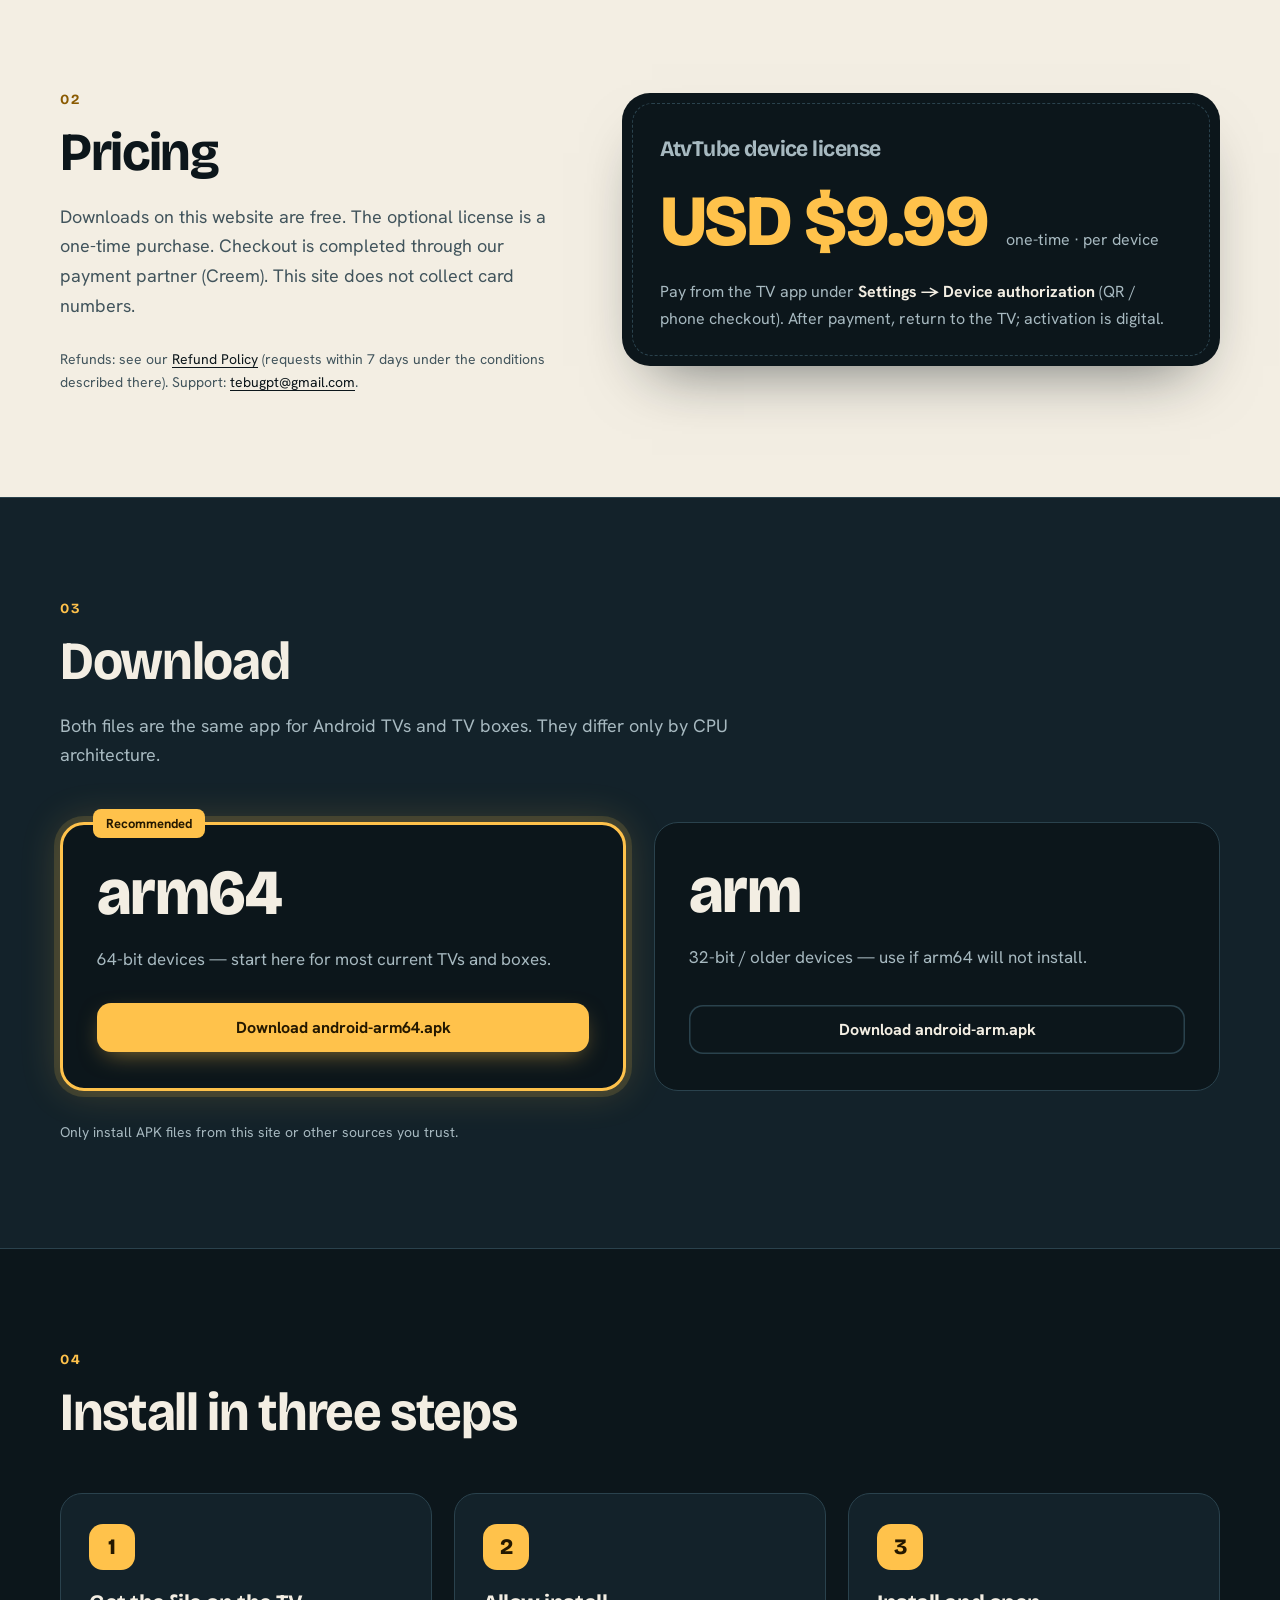
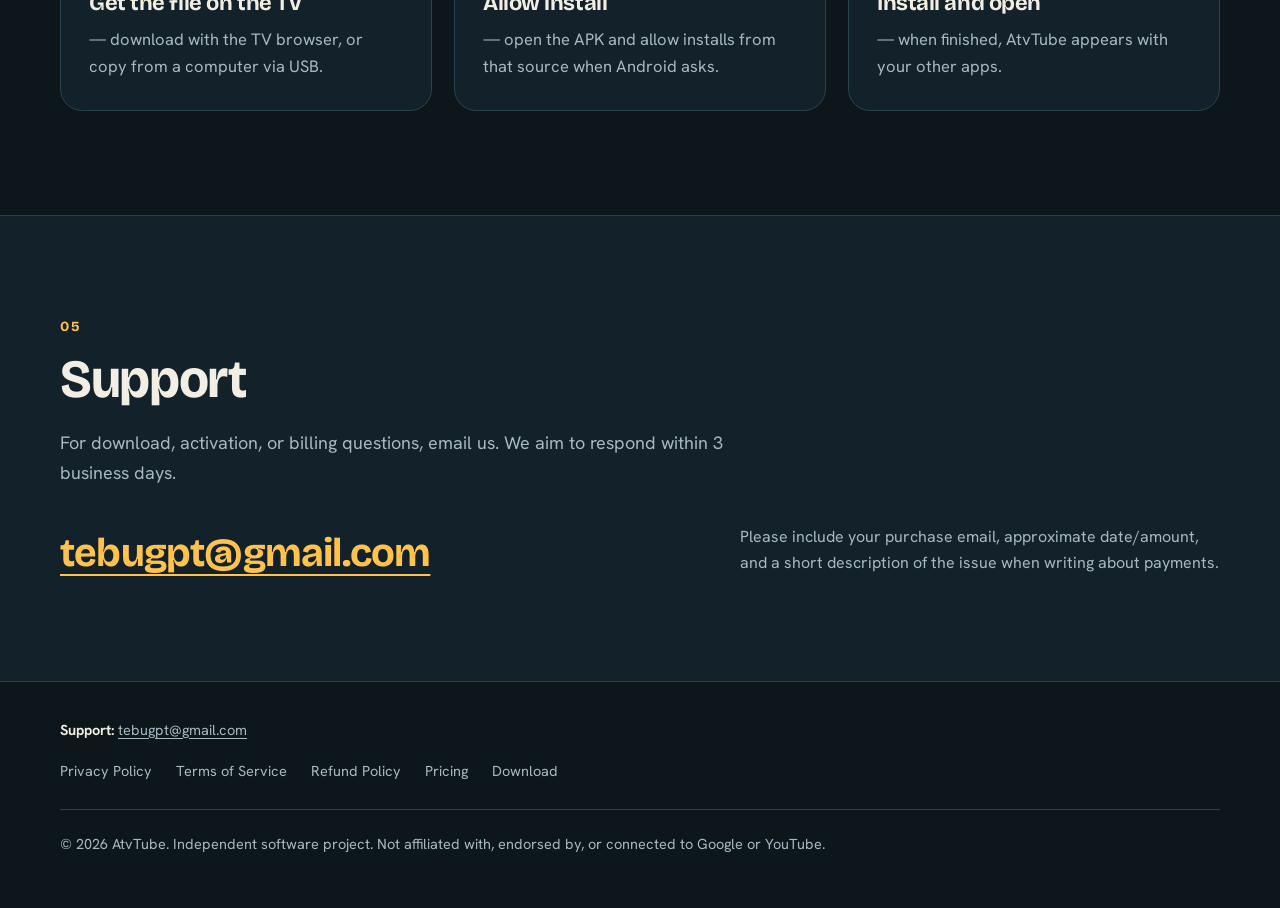
==== commit 871029a9: "Add files via upload" ====
--- a/index.html
+++ b/index.html
@@ -3,7 +3,7 @@
 <head>
 <meta charset="utf-8">
 <meta name="viewport" content="width=device-width,initial-scale=1">
-<meta name="theme-color" content="#0f1a1f">
+<meta name="theme-color" content="#0c161b">
 <meta name="description" content="AtvTube is software for Android TV and TV boxes. Download free. Optional one-time device license stops the on-screen reminder. Support: tebugpt@gmail.com">
 <meta property="og:title" content="AtvTube — Android TV software">
 <meta property="og:type" content="website">
@@ -16,29 +16,6 @@
 <link rel="stylesheet" href="assets/css/style.css">
 <script src="assets/js/config.js" defer></script>
 <script src="assets/js/site.js" defer></script>
-<style>
-  .section{padding:56px 0;border-top:1px solid var(--line)}
-  .section h2{font-size:clamp(28px,4vw,40px);margin-bottom:16px}
-  .section .lead-sm{color:var(--mute);max-width:40em;margin:0 0 28px}
-  .grid-2{display:grid;gap:20px;grid-template-columns:repeat(auto-fit,minmax(260px,1fr))}
-  .card{background:color-mix(in srgb,var(--paper) 4%,transparent);border:1px solid var(--line);border-radius:16px;padding:22px 24px}
-  .card h3{font-size:18px;margin:0 0 10px}
-  .card p,.card ul{margin:0;color:var(--mute);font-size:15px}
-  .card ul{padding-left:1.15em}
-  .card li{margin:6px 0}
-  .price-box{display:flex;flex-wrap:wrap;align-items:baseline;gap:12px 20px;margin:20px 0 12px}
-  .price-box .amount{font:800 clamp(32px,5vw,48px)/1 var(--display);color:var(--focus)}
-  .price-box .note{color:var(--mute);font-size:15px}
-  .legal-nav{display:flex;flex-wrap:wrap;gap:14px 22px;font-size:14px}
-  .legal-nav a{color:var(--mute);text-decoration:none}
-  .legal-nav a:hover{color:var(--paper)}
-  .site-footer{padding:40px 0 56px;border-top:1px solid var(--line);color:var(--mute);font-size:14px}
-  .site-footer strong{color:var(--paper)}
-  .disclaimer{font-size:13px;color:var(--mute);max-width:48em;margin-top:28px;line-height:1.55}
-  .steps{counter-reset:step;list-style:none;padding:0;margin:0;max-width:36em}
-  .steps li{position:relative;padding:14px 0 14px 52px;border-bottom:1px solid var(--line)}
-  .steps li::before{counter-increment:step;content:counter(step);position:absolute;left:0;top:14px;width:32px;height:32px;border-radius:10px;background:var(--focus);color:var(--focus-ink);font:700 14px/32px var(--body);text-align:center}
-</style>
 </head>
 <body>
 <header class="site-header"><div class="wrap">
@@ -57,7 +34,7 @@
 <main id="top">
 <section class="hero"><div class="wrap">
 <div>
-  <h1>AtvTube, made for the big screen.</h1>
+  <h1>AtvTube, made for the <em>big screen.</em></h1>
   <p class="lead">Software for Android TVs and TV boxes. Install free. Optional one-time device license activates your TV and stops the optional on-screen reminder while you watch.</p>
   <div class="hero-actions">
     <a class="btn btn-focus" href="#download">Download the app</a>
@@ -65,87 +42,111 @@
   </div>
   <p class="hero-meta">Independent software · Not affiliated with Google or YouTube</p>
 </div>
+<div class="tv" aria-hidden="true">
+  <div class="tv-bezel"><div class="tv-screen">
+    <div class="tv-bar">
+      <svg viewBox="0 0 64 64"><rect x="5" y="5" width="54" height="54" rx="13" fill="none" stroke="#ffc24b" stroke-width="6"/><path d="M26 20v24l20-12z" fill="#f3eee3"/></svg>AtvTube
+      <span class="tv-clock" data-clock>20:45</span>
+    </div>
+    <div class="tv-feature"></div>
+    <div class="tv-grid">
+      <div class="tv-tiles"><span></span><span></span><span></span><span></span></div>
+      <div class="tv-ring"></div>
+    </div>
+  </div></div>
+  <div class="tv-stand"></div>
+</div>
 </div></section>
 
-<section class="section" id="product"><div class="wrap">
-  <h2>What AtvTube is</h2>
-  <p class="lead-sm">AtvTube is an independently developed application for supported Android TVs and TV boxes. It focuses on everyday convenience on a television screen—such as remote-friendly controls, on-screen local time, and easier use of the device’s preferred subtitle language when those options are available in the app.</p>
-  <div class="grid-2">
+<section class="section band" id="product"><div class="wrap split">
+  <div>
+    <span class="num" aria-hidden="true">01</span>
+    <h2>What AtvTube is</h2>
+    <p class="lead-sm">AtvTube is an independently developed application for supported Android TVs and TV boxes. It focuses on everyday convenience on a television screen—such as remote-friendly controls, on-screen local time, and easier use of the device’s preferred subtitle language when those options are available in the app.</p>
+    <p class="disclaimer">AtvTube does not sell YouTube subscriptions, video content, or access to restricted videos. Availability of any on-screen feature depends on your device and the apps you use.</p>
+  </div>
+  <div class="stack">
     <div class="card">
       <h3>What you get for free</h3>
-      <ul>
+      <ul class="ticks">
         <li>Download and install the APK from this site</li>
         <li>Use AtvTube’s available features on a compatible device</li>
         <li>No account required on this website to download</li>
       </ul>
     </div>
-    <div class="card">
+    <div class="card hl">
       <h3>What a purchaser receives</h3>
-      <ul>
-        <li>A <strong style="color:var(--paper)">one-time device license</strong> for this device</li>
-        <li><strong style="color:var(--paper)">Digital delivery</strong>: activate on the TV after payment (no physical shipping)</li>
-        <li>The device is marked as licensed and the <strong style="color:var(--paper)">periodic authorization reminder stops</strong></li>
+      <ul class="ticks">
+        <li>A <strong>one-time device license</strong> for this device</li>
+        <li><strong>Digital delivery</strong>: activate on the TV after payment (no physical shipping)</li>
+        <li>The device is marked as licensed and the <strong>periodic authorization reminder stops</strong></li>
         <li>App features are not held behind a separate paywall; the license is about device authorization and the reminder</li>
       </ul>
     </div>
   </div>
-  <p class="disclaimer">AtvTube does not sell YouTube subscriptions, video content, or access to restricted videos. Availability of any on-screen feature depends on your device and the apps you use.</p>
 </div></section>
 
-<section class="section" id="pricing"><div class="wrap">
-  <h2>Pricing</h2>
-  <p class="lead-sm">Downloads on this website are free. The optional license is a one-time purchase. Checkout is completed through our payment partner (Creem). This site does not collect card numbers.</p>
-  <div class="card" style="max-width:28em">
+<section class="section light" id="pricing"><div class="wrap split">
+  <div>
+    <span class="num" aria-hidden="true">02</span>
+    <h2>Pricing</h2>
+    <p class="lead-sm">Downloads on this website are free. The optional license is a one-time purchase. Checkout is completed through our payment partner (Creem). This site does not collect card numbers.</p>
+    <p class="disclaimer">Refunds: see our <a href="refund.html">Refund Policy</a> (requests within 7 days under the conditions described there). Support: <a data-contact href="mailto:tebugpt@gmail.com"><span data-contact-text>tebugpt@gmail.com</span></a>.</p>
+  </div>
+  <div class="price-card">
     <h3>AtvTube device license</h3>
     <div class="price-box">
       <span class="amount" data-price>USD $9.99</span>
       <span class="note" data-price-note>one-time · per device</span>
     </div>
-    <p>Pay from the TV app under <strong style="color:var(--paper)">Settings → Device authorization</strong> (QR / phone checkout). After payment, return to the TV; activation is digital.</p>
+    <p>Pay from the TV app under <strong>Settings → Device authorization</strong> (QR / phone checkout). After payment, return to the TV; activation is digital.</p>
   </div>
-  <p class="disclaimer">Refunds: see our <a href="refund.html">Refund Policy</a> (requests within 7 days under the conditions described there). Support: <a data-contact href="mailto:tebugpt@gmail.com"><span data-contact-text>tebugpt@gmail.com</span></a>.</p>
 </div></section>
 
-<section class="section" id="download"><div class="wrap">
+<section class="section band" id="download"><div class="wrap">
+  <span class="num" aria-hidden="true">03</span>
   <h2>Download</h2>
   <p class="lead-sm">Both files are the same app for Android TVs and TV boxes. They differ only by CPU architecture.</p>
-  <div class="grid-2">
-    <div class="card">
-      <h3>arm64 <span style="color:var(--focus);font-size:13px;font-weight:700">Recommended</span></h3>
-      <p style="margin-bottom:16px">64-bit devices — start here for most current TVs and boxes.</p>
+  <div class="dl-grid">
+    <div class="dl rec">
+      <span class="dl-badge">Recommended</span>
+      <h3>arm64</h3>
+      <p>64-bit devices — start here for most current TVs and boxes.</p>
       <a class="btn btn-focus" data-dl-arm64 href="https://github.com/92baby/AtvTube-Website/releases/latest/download/android-arm64.apk">Download android-arm64.apk</a>
     </div>
-    <div class="card">
+    <div class="dl">
       <h3>arm</h3>
-      <p style="margin-bottom:16px">32-bit / older devices — use if arm64 will not install.</p>
+      <p>32-bit / older devices — use if arm64 will not install.</p>
       <a class="btn btn-line" data-dl-arm href="https://github.com/92baby/AtvTube-Website/releases/latest/download/android-arm.apk">Download android-arm.apk</a>
     </div>
   </div>
-  <p class="disclaimer" data-version-wrap hidden>Current package: <span data-version></span></p>
-  <p class="disclaimer">Only install APK files from this site or other sources you trust.</p>
+  <p class="disclaimer version" data-version-wrap hidden>Current package: <span data-version></span></p>
+  <p class="disclaimer dl-note">Only install APK files from this site or other sources you trust.</p>
 </div></section>
 
 <section class="section" id="install"><div class="wrap">
+  <span class="num" aria-hidden="true">04</span>
   <h2>Install in three steps</h2>
   <ol class="steps">
-    <li><strong style="color:var(--paper)">Get the file on the TV</strong> — download with the TV browser, or copy from a computer via USB.</li>
-    <li><strong style="color:var(--paper)">Allow install</strong> — open the APK and allow installs from that source when Android asks.</li>
-    <li><strong style="color:var(--paper)">Install and open</strong> — when finished, AtvTube appears with your other apps.</li>
+    <li><strong>Get the file on the TV</strong> — download with the TV browser, or copy from a computer via USB.</li>
+    <li><strong>Allow install</strong> — open the APK and allow installs from that source when Android asks.</li>
+    <li><strong>Install and open</strong> — when finished, AtvTube appears with your other apps.</li>
   </ol>
 </div></section>
 
-<section class="section" id="support"><div class="wrap">
+<section class="section band" id="support"><div class="wrap">
+  <span class="num" aria-hidden="true">05</span>
   <h2>Support</h2>
   <p class="lead-sm">For download, activation, or billing questions, email us. We aim to respond within 3 business days.</p>
-  <p style="font-size:20px;font-weight:700;margin:0 0 8px">
-    <a data-contact href="mailto:tebugpt@gmail.com" style="color:var(--focus);text-decoration:none"><span data-contact-text>tebugpt@gmail.com</span></a>
-  </p>
-  <p style="color:var(--mute);margin:0;font-size:15px">Please include your purchase email, approximate date/amount, and a short description of the issue when writing about payments.</p>
+  <div class="support" style="margin-top:36px">
+    <a class="mail" data-contact href="mailto:tebugpt@gmail.com"><span data-contact-text>tebugpt@gmail.com</span></a>
+    <p class="aside">Please include your purchase email, approximate date/amount, and a short description of the issue when writing about payments.</p>
+  </div>
 </div></section>
 </main>
 
 <footer class="site-footer"><div class="wrap">
-  <p style="margin:0 0 14px"><strong>Support:</strong> <a data-contact href="mailto:tebugpt@gmail.com"><span data-contact-text>tebugpt@gmail.com</span></a></p>
+  <p><strong>Support:</strong> <a data-contact href="mailto:tebugpt@gmail.com"><span data-contact-text>tebugpt@gmail.com</span></a></p>
   <nav class="legal-nav" aria-label="Legal">
     <a href="privacy.html">Privacy Policy</a>
     <a href="terms.html">Terms of Service</a>
@@ -153,7 +154,7 @@
     <a href="#pricing">Pricing</a>
     <a href="#download">Download</a>
   </nav>
-  <p style="margin:22px 0 0">© <span data-year>2026</span> AtvTube. Independent software project. Not affiliated with, endorsed by, or connected to Google or YouTube.</p>
+  <p class="copy">© <span data-year>2026</span> AtvTube. Independent software project. Not affiliated with, endorsed by, or connected to Google or YouTube.</p>
 </div></footer>
 </body>
 </html>
--- a/assets/css/style.css
+++ b/assets/css/style.css
@@ -1,9 +1,10 @@
+/* AtvTube — site styles */
 :root{
   color-scheme:dark;
-  --ink:#0f1a1f;--ink-2:#16252c;--ink-3:#1f333c;--line:#2c444e;
-  --paper:#f3eee3;--mute:#a3b5bc;
-  --focus:#ffc24b;--focus-ink:#241800;
-  --max:1120px;
+  --ink:#0c161b;--ink-2:#13222a;--ink-3:#1b303a;--line:#2a424d;
+  --paper:#f3eee3;--mute:#a7b9c0;
+  --focus:#ffc24b;--focus-ink:#241800;--teal:#58b4ae;
+  --max:1160px;
   --display:"Bricolage Grotesque","Noto Sans SC","PingFang SC","Microsoft YaHei",system-ui,sans-serif;
   --body:"Hanken Grotesk","Noto Sans SC","PingFang SC","Microsoft YaHei",system-ui,sans-serif;
 }
@@ -15,150 +16,179 @@
 [hidden]{display:none!important}
 :focus-visible{outline:3px solid var(--focus);outline-offset:4px;border-radius:6px}
 .wrap{width:min(var(--max),calc(100% - 40px));margin-inline:auto}
+h1,h2,h3{font-family:var(--display);margin:0;letter-spacing:-.025em;font-variation-settings:"wdth" 96}
+strong{font-weight:700}
 
 /* header */
-.site-header{position:sticky;top:0;z-index:20;background:color-mix(in srgb,var(--ink) 88%,transparent);backdrop-filter:blur(12px);border-bottom:1px solid var(--line)}
+.site-header{position:sticky;top:0;z-index:20;background:color-mix(in srgb,var(--ink) 86%,transparent);backdrop-filter:blur(14px);-webkit-backdrop-filter:blur(14px);border-bottom:1px solid var(--line)}
 .site-header .wrap{height:68px;display:flex;align-items:center;gap:28px}
 .brand{display:inline-flex;align-items:center;gap:11px;font:700 21px/1 var(--display);letter-spacing:-.02em;text-decoration:none}
 .brand svg{width:30px;height:30px}
-.nav{display:flex;gap:26px;margin-left:auto;font-size:15px}
-.nav a{text-decoration:none;color:var(--mute);padding:6px 0}
-.nav a:hover{color:var(--paper)}
+.nav{display:flex;gap:6px;margin-left:auto;font-size:15px}
+.nav a{text-decoration:none;color:var(--mute);padding:8px 14px;border-radius:999px;transition:background .15s,color .15s}
+.nav a:hover{color:var(--paper);background:var(--ink-3)}
 .header-tools{display:flex;gap:10px;align-items:center}
 .nav + .header-tools{margin-left:0}
-.header-tools:only-child,.brand + .header-tools{margin-left:auto}
-.lang{background:none;border:1px solid var(--line);color:var(--paper);border-radius:999px;padding:6px 14px;font:600 14px/1.2 var(--body);cursor:pointer}
-.lang:hover{border-color:var(--mute)}
+.brand + .header-tools{margin-left:auto}
 
 /* buttons */
-.btn{display:inline-flex;align-items:center;justify-content:center;gap:10px;border:0;border-radius:12px;padding:14px 24px;font:700 16px/1.2 var(--body);text-decoration:none;cursor:pointer;transition:transform .15s ease}
-.btn-focus{background:var(--focus);color:var(--focus-ink)}
-.btn-focus:hover{transform:translateY(-2px)}
+.btn{display:inline-flex;align-items:center;justify-content:center;gap:10px;border:0;border-radius:14px;padding:15px 26px;font:700 16px/1.2 var(--body);text-decoration:none;cursor:pointer;transition:transform .15s ease,box-shadow .15s ease}
+.btn-focus{background:var(--focus);color:var(--focus-ink);box-shadow:0 8px 24px -8px rgba(255,194,75,.55)}
+.btn-focus:hover{transform:translateY(-2px);box-shadow:0 12px 28px -8px rgba(255,194,75,.7)}
 .btn-line{background:none;color:var(--paper);box-shadow:inset 0 0 0 1.5px var(--line)}
 .btn-line:hover{box-shadow:inset 0 0 0 1.5px var(--mute)}
-.btn-sm{padding:9px 16px;font-size:14px;border-radius:10px}
-.btn svg{width:18px;height:18px}
+.btn-sm{padding:9px 18px;font-size:14px;border-radius:999px}
 
 /* hero */
-.hero{padding:76px 0 92px}
-.hero .wrap{display:grid;grid-template-columns:minmax(0,1fr) minmax(0,1.05fr);gap:64px;align-items:center}
-h1,h2,h3{font-family:var(--display);margin:0;letter-spacing:-.025em;font-variation-settings:"wdth" 96}
-h1{font-size:clamp(42px,6vw,76px);line-height:1.02;font-weight:800}
+.hero{position:relative;padding:72px 0 96px;overflow:hidden;isolation:isolate}
+.hero::before{content:"";position:absolute;inset:0;z-index:-2;background:
+  radial-gradient(60% 70% at 82% 38%,rgba(88,180,174,.20),transparent 70%),
+  radial-gradient(40% 50% at 10% 0%,rgba(255,194,75,.10),transparent 70%)}
+.hero::after{content:"";position:absolute;inset:0;z-index:-1;background-image:radial-gradient(rgba(243,238,227,.10) 1px,transparent 1.2px);background-size:26px 26px;-webkit-mask-image:linear-gradient(180deg,#000 0,transparent 85%);mask-image:linear-gradient(180deg,#000 0,transparent 85%)}
+.hero .wrap{display:grid;grid-template-columns:minmax(0,1fr) minmax(0,1.08fr);gap:64px;align-items:center}
+h1{font-size:clamp(42px,6vw,78px);line-height:1.01;font-weight:800}
+h1 em{font-style:normal;color:var(--focus)}
 .hero p.lead{font-size:20px;color:var(--mute);max-width:30em;margin:26px 0 34px}
 .hero-actions{display:flex;flex-wrap:wrap;gap:12px}
-.hero-meta{margin:24px 0 0;font-size:16px;font-weight:600;color:var(--paper);padding-left:14px;border-left:3px solid var(--focus)}
+.hero-meta{margin:28px 0 0;font-size:15px;font-weight:600;color:var(--paper);padding-left:14px;border-left:3px solid var(--focus)}
 
-/* TV */
-.tv{position:relative;filter:drop-shadow(0 30px 50px rgba(0,0,0,.45))}
-.tv-bezel{background:#0a1216;border:2px solid var(--line);border-radius:20px;padding:12px}
-.tv-screen{background:linear-gradient(160deg,#1a2e37,#101d23);border-radius:10px;padding:5% 5% 6%;aspect-ratio:16/9;display:flex;flex-direction:column;gap:5%}
-.tv-bar{display:flex;align-items:center;gap:9px;font:700 14px/1 var(--display)}
-.tv-bar svg{width:20px;height:20px}
-.tv-bar i{margin-left:auto;display:flex;gap:5px}
-.tv-bar i b{width:22px;height:5px;border-radius:3px;background:var(--line)}
-.tv-bar i b:first-child{background:var(--focus)}
+/* TV illustration */
+.tv{position:relative;filter:drop-shadow(0 34px 60px rgba(0,0,0,.55))}
+.tv::before{content:"";position:absolute;inset:-8% -6%;z-index:-1;background:radial-gradient(closest-side,rgba(255,194,75,.14),transparent);}
+.tv-bezel{background:#070d10;border:2px solid var(--line);border-radius:22px;padding:12px}
+.tv-screen{background:linear-gradient(160deg,#1d3540,#0e1b21);border-radius:12px;padding:4.5% 5% 5.5%;aspect-ratio:16/9;display:flex;flex-direction:column;gap:4%;overflow:hidden}
+.tv-bar{display:flex;align-items:center;gap:9px;font:700 clamp(11px,1.5vw,15px)/1 var(--display)}
+.tv-bar svg{width:1.5em;height:1.5em}
+.tv-clock{margin-left:auto;font:600 clamp(11px,1.5vw,15px)/1 var(--body);color:var(--mute);font-variant-numeric:tabular-nums;letter-spacing:.04em}
+.tv-feature{flex:0 0 34%;border-radius:8px;background:
+  linear-gradient(90deg,rgba(7,13,16,.75),transparent 70%),
+  linear-gradient(135deg,#2f6f77,#c98a4b);position:relative;overflow:hidden}
+.tv-feature::before,.tv-feature::after{content:"";position:absolute;left:5%;height:8%;border-radius:4px;background:rgba(243,238,227,.85)}
+.tv-feature::before{top:24%;width:34%}
+.tv-feature::after{top:44%;width:20%;background:rgba(243,238,227,.4)}
 .tv-grid{position:relative;flex:1;min-height:0}
-.tv-tiles{position:absolute;inset:0;display:grid;grid-template-columns:repeat(4,1fr);grid-template-rows:1fr 1fr;gap:6% 3%}
+.tv-tiles{position:absolute;inset:0;display:grid;grid-template-columns:repeat(4,1fr);gap:3%}
 .tv-tiles span{border-radius:6px}
-.tv-tiles span:nth-child(8n+1){background:linear-gradient(135deg,#3f7f86,#25525a)}
-.tv-tiles span:nth-child(8n+2){background:linear-gradient(135deg,#c98a4b,#8f5a2a)}
-.tv-tiles span:nth-child(8n+3){background:linear-gradient(135deg,#6a7ea8,#41507a)}
-.tv-tiles span:nth-child(8n+4){background:linear-gradient(135deg,#a85d52,#703a35)}
-.tv-tiles span:nth-child(8n+5){background:linear-gradient(135deg,#8a9a5b,#566236)}
-.tv-tiles span:nth-child(8n+6){background:linear-gradient(135deg,#4d6d8f,#2d4560)}
-.tv-tiles span:nth-child(8n+7){background:linear-gradient(135deg,#b07a9a,#6f4660)}
-.tv-tiles span:nth-child(8n+8){background:linear-gradient(135deg,#7f8c91,#4a575c)}
-.tv-ring{position:absolute;left:0;top:0;width:22.75%;height:47%;margin:-4px;padding:4px;box-sizing:content-box;border:3px solid var(--focus);border-radius:9px;box-shadow:0 0 0 4px rgba(255,194,75,.18),0 0 22px rgba(255,194,75,.45);animation:ring 12s cubic-bezier(.6,0,.25,1) infinite}
+.tv-tiles span:nth-child(1){background:linear-gradient(135deg,#3f7f86,#25525a)}
+.tv-tiles span:nth-child(2){background:linear-gradient(135deg,#c98a4b,#8f5a2a)}
+.tv-tiles span:nth-child(3){background:linear-gradient(135deg,#6a7ea8,#41507a)}
+.tv-tiles span:nth-child(4){background:linear-gradient(135deg,#a85d52,#703a35)}
+.tv-ring{position:absolute;left:0;top:0;width:23.2%;height:100%;margin:-4px;padding:4px;box-sizing:content-box;border:3px solid var(--focus);border-radius:9px;box-shadow:0 0 0 4px rgba(255,194,75,.18),0 0 22px rgba(255,194,75,.5);animation:ring 10s cubic-bezier(.6,0,.25,1) infinite}
 @keyframes ring{
-  0%,12%{left:0;top:0}
-  20%,32%{left:25.75%;top:0}
-  40%,52%{left:25.75%;top:53%}
-  60%,72%{left:77.25%;top:53%}
-  80%,88%{left:51.5%;top:0}
-  96%,100%{left:0;top:0}
+  0%,18%{left:0}
+  25%,43%{left:25.6%}
+  50%,68%{left:51.2%}
+  75%,93%{left:76.8%}
+  100%{left:0}
 }
-.tv-stand{width:34%;height:12px;margin:0 auto;background:#0a1216;border:2px solid var(--line);border-top:0;border-radius:0 0 10px 10px}
+.tv-stand{width:30%;height:12px;margin:0 auto;background:#070d10;border:2px solid var(--line);border-top:0;border-radius:0 0 12px 12px}
 
 /* sections */
-.section{padding:96px 0}
-.band{background:var(--ink-2);border-block:1px solid var(--line)}
-.section h2{font-size:clamp(32px,4.2vw,52px);line-height:1.06;font-weight:700;max-width:16em}
-.section .sub{color:var(--mute);max-width:36em;margin:18px 0 0}
+.section{padding:104px 0;border-top:1px solid var(--line);position:relative}
+.band{background:var(--ink-2)}
+.num{display:block;font:700 14px/1 var(--display);letter-spacing:.14em;color:var(--focus);margin-bottom:18px}
+.section h2{font-size:clamp(32px,4.2vw,54px);line-height:1.05;font-weight:700}
+.lead-sm{color:var(--mute);max-width:38em;margin:20px 0 0;font-size:18px}
+.disclaimer{font-size:14px;color:var(--mute);max-width:46em;margin:28px 0 0;line-height:1.6}
+.disclaimer a{text-underline-offset:3px}
+
+/* product */
+.split{display:grid;grid-template-columns:minmax(0,.9fr) minmax(0,1.1fr);gap:72px;align-items:start}
+.stack{display:grid;gap:20px}
+.card{border:1px solid var(--line);border-radius:22px;padding:30px 32px;background:var(--ink-2)}
+.card h3{font-size:22px;font-weight:700;margin:0 0 16px}
+.card p{margin:0;color:var(--mute)}
+.ticks{list-style:none;margin:0;padding:0}
+.ticks li{position:relative;padding:11px 0 11px 34px;color:var(--mute);font-size:16px;border-top:1px solid var(--line)}
+.ticks li:first-child{border-top:0;padding-top:0}
+.ticks li:first-child::before{top:3px}
+.ticks li::before{content:"";position:absolute;left:0;top:14px;width:20px;height:20px;border-radius:50%;background:rgba(255,194,75,.16) url("data:image/svg+xml,%3Csvg xmlns='http://www.w3.org/2000/svg' viewBox='0 0 20 20'%3E%3Cpath d='M5.5 10.4l3 3 6-6.4' fill='none' stroke='%23ffc24b' stroke-width='2' stroke-linecap='round' stroke-linejoin='round'/%3E%3C/svg%3E") center/100% no-repeat}
+.ticks strong{color:var(--paper)}
+.card.hl{background:linear-gradient(160deg,rgba(255,194,75,.12),rgba(255,194,75,.03));border-color:rgba(255,194,75,.45)}
+
+/* pricing (light band) */
+.light{background:var(--paper);color:var(--ink);border-top:0}
+.light .num{color:#8a5a00}
+.light .lead-sm,.light .disclaimer{color:#41545c}
+.light a{color:var(--ink)}
+.price-card{position:relative;background:var(--ink);color:var(--paper);border-radius:28px;padding:38px 38px 34px;box-shadow:0 30px 60px -30px rgba(12,22,27,.6)}
+.price-card::before{content:"";position:absolute;inset:10px;border:1.5px dashed var(--line);border-radius:20px;pointer-events:none}
+.price-card h3{font-size:22px;font-weight:700;color:var(--mute)}
+.price-box{display:flex;flex-wrap:wrap;align-items:baseline;gap:6px 18px;margin:18px 0 22px}
+.price-box .amount{font:800 clamp(44px,7vw,72px)/1 var(--display);color:var(--focus);letter-spacing:-.03em}
+.price-box .note{color:var(--mute);font-size:16px}
+.price-card p{margin:0;color:var(--mute);font-size:16px;position:relative}
+.price-card strong{color:var(--paper)}
 
 /* downloads */
-.dl-grid{display:grid;grid-template-columns:1fr 1fr;gap:28px;margin-top:48px}
-.dl{position:relative;background:var(--ink);border:1.5px solid var(--line);border-radius:18px;padding:34px 32px;display:flex;flex-direction:column}
-.dl.rec{border:3px solid var(--focus);box-shadow:0 0 0 6px rgba(255,194,75,.14),0 0 34px rgba(255,194,75,.18)}
-.dl-badge{position:absolute;top:-15px;left:28px;background:var(--focus);color:var(--focus-ink);font:700 13px/1 var(--body);padding:7px 12px;border-radius:8px}
-.dl h3{font-size:54px;font-weight:800;line-height:1}
-.dl .bits{margin:8px 0 0;color:var(--mute);font-size:15px}
-.dl p.use{margin:20px 0 28px;flex:1}
-.dl .file{display:flex;justify-content:space-between;gap:12px;font-size:14px;color:var(--mute);margin-bottom:12px;font-variant-numeric:tabular-nums}
+.dl-grid{display:grid;grid-template-columns:1fr 1fr;gap:28px;margin-top:52px}
+.dl{position:relative;background:var(--ink);border:1.5px solid var(--line);border-radius:24px;padding:36px 34px;display:flex;flex-direction:column}
+.dl.rec{border:3px solid var(--focus);box-shadow:0 0 0 6px rgba(255,194,75,.14),0 0 40px rgba(255,194,75,.2)}
+.dl-badge{position:absolute;top:-16px;left:30px;background:var(--focus);color:var(--focus-ink);font:700 13px/1 var(--body);padding:8px 13px;border-radius:8px}
+.dl h3{font-size:clamp(44px,6vw,64px);font-weight:800;line-height:1}
+.dl p{margin:20px 0 30px;color:var(--mute);flex:1}
 .dl .btn{width:100%}
-.dl-note{margin:30px 0 0;max-width:46em;color:var(--mute);font-size:16px}
-.dl-note b{color:var(--paper);font-weight:600}
+.dl-note{margin:30px 0 0}
+.version{margin:10px 0 0}
 
 /* steps */
-.steps{list-style:none;margin:48px 0 0;padding:0;display:grid;grid-template-columns:repeat(3,1fr);gap:40px;counter-reset:s}
-.steps li{counter-increment:s;border-top:2px solid var(--line);padding-top:22px}
-.steps li::before{content:counter(s);display:block;font:800 44px/1 var(--display);color:var(--focus);margin-bottom:14px}
-.steps h3{font-size:22px;font-weight:700;margin-bottom:8px}
-.steps p{margin:0;color:var(--mute);font-size:16px}
-.warn{margin:40px 0 0;padding:16px 20px;border-left:3px solid var(--focus);background:var(--ink-2);color:var(--mute);font-size:15.5px;max-width:46em;border-radius:0 10px 10px 0}
+.steps{list-style:none;margin:52px 0 0;padding:0;display:grid;grid-template-columns:repeat(3,1fr);gap:22px;counter-reset:s}
+.steps li{counter-increment:s;background:var(--ink-2);border:1px solid var(--line);border-radius:22px;padding:30px 28px;color:var(--mute);font-size:16.5px}
+.steps li::before{content:counter(s);display:grid;place-items:center;width:46px;height:46px;border-radius:14px;background:var(--focus);color:var(--focus-ink);font:800 22px/1 var(--display);margin-bottom:20px}
+.steps strong{display:block;color:var(--paper);font:700 22px/1.25 var(--display);letter-spacing:-.02em;margin-bottom:8px}
 
-/* purchase */
-.buy{display:grid;grid-template-columns:minmax(0,1.15fr) minmax(0,.85fr);gap:64px;align-items:start}
-.buy ul{list-style:none;margin:6px 0 0;padding:0}
-.buy li{padding:18px 0;border-bottom:1px solid var(--line);display:flex;gap:16px}
-.buy li:first-child{border-top:1px solid var(--line)}
-.buy li svg{flex:none;width:22px;height:22px;margin-top:3px;color:var(--focus)}
-.buy li b{display:block;font:700 18px/1.3 var(--display)}
-.buy li span{color:var(--mute);font-size:15.5px}
-
-/* about */
-.about{display:flex;flex-wrap:wrap;gap:24px 64px;justify-content:space-between;align-items:flex-end}
-.about p{margin:0;max-width:34em;color:var(--mute);font-size:19px}
-.about a.mail{font:700 22px/1.3 var(--display);color:var(--focus);text-underline-offset:5px}
+/* support */
+.support{display:flex;flex-wrap:wrap;gap:36px 72px;justify-content:space-between;align-items:flex-end}
+.support .mail{display:inline-block;font:700 clamp(24px,4vw,40px)/1.2 var(--display);letter-spacing:-.02em;color:var(--focus);text-decoration:underline;text-decoration-thickness:2px;text-underline-offset:8px;margin:0}
+.support .aside{max-width:30em;color:var(--mute);margin:0;font-size:16px}
 
 /* footer */
-.site-footer{border-top:1px solid var(--line);padding:30px 0 40px;font-size:15px;color:var(--mute)}
-.site-footer .wrap{display:flex;flex-wrap:wrap;gap:14px 32px;align-items:center}
-.site-footer nav{display:flex;gap:22px;margin-left:auto}
-.site-footer nav a{text-decoration:none}
-.site-footer nav a:hover{color:var(--paper)}
+.site-footer{border-top:1px solid var(--line);padding:36px 0 52px;color:var(--mute);font-size:14.5px;background:var(--ink)}
+.site-footer strong{color:var(--paper)}
+.site-footer p{margin:0}
+.site-footer a{text-underline-offset:3px}
+.legal-nav{display:flex;flex-wrap:wrap;gap:12px 24px;margin:18px 0 0}
+.legal-nav a{text-decoration:none}
+.legal-nav a:hover{color:var(--paper);text-decoration:underline}
+.copy{margin-top:26px!important;padding-top:22px;border-top:1px solid var(--line)}
+/* simple footer (legal pages) */
+.site-footer.simple .wrap{display:flex;flex-wrap:wrap;gap:8px 18px;align-items:center}
+.site-footer.simple a{text-decoration:none}
+.site-footer.simple a:hover{color:var(--paper);text-decoration:underline}
 
-/* legal */
-.legal{padding:72px 0 96px;max-width:760px}
-.legal h1{font-size:clamp(36px,5vw,56px)}
-.legal .updated{color:var(--mute);margin:14px 0 36px;font-size:15px}
-.legal h2{font-size:24px;margin:38px 0 8px}
-.legal p{margin:0 0 14px;color:#d8d3c7}
-.legal a{color:var(--focus);text-underline-offset:4px}
-.todo{background:rgba(255,194,75,.12);border:1px dashed var(--focus);border-radius:8px;padding:10px 14px;color:var(--paper)!important}
+/* legal documents */
+.doc{padding:64px 0 88px;max-width:46em}
+.doc h1{font-size:clamp(34px,5vw,54px);margin:0 0 14px;line-height:1.05}
+.doc .meta{color:var(--mute);font-size:14.5px;margin:0 0 40px;padding-bottom:28px;border-bottom:1px solid var(--line)}
+.doc h2{font-size:21px;margin:38px 0 10px;color:var(--paper)}
+.doc p,.doc li{color:#c3cfd4;font-size:16px;line-height:1.7}
+.doc p{margin:0 0 14px}
+.doc ul{padding-left:1.2em}
+.doc li{margin:6px 0}
+.doc strong{color:var(--paper)}
+.doc a{color:var(--focus);text-underline-offset:4px}
 
 /* responsive */
-@media (max-width:900px){
-  .hero{padding:48px 0 64px}
-  .hero .wrap{grid-template-columns:1fr;gap:48px}
-  .section{padding:68px 0}
-  .dl-grid,.buy{grid-template-columns:1fr}
-  .buy{gap:36px}
-  .steps{grid-template-columns:1fr;gap:28px}
-  .dl h3{font-size:44px}
+@media (max-width:960px){
+  .hero{padding:48px 0 72px}
+  .hero .wrap{grid-template-columns:1fr;gap:56px}
+  .section{padding:72px 0}
+  .split{grid-template-columns:1fr;gap:36px}
+  .dl-grid{grid-template-columns:1fr}
+  .steps{grid-template-columns:1fr}
 }
 @media (max-width:700px){
   .nav{display:none}
-  .site-footer nav{margin-left:0;width:100%}
 }
-@media (max-width:420px){
+@media (max-width:480px){
   body{font-size:16px}
   .site-header .wrap{gap:12px}
-  .header-tools .btn{display:none}
-  .btn{width:100%}
-  .dl{padding:28px 22px}
+  .hero-actions .btn,.dl .btn{width:100%}
+  .card,.dl,.steps li{padding:26px 22px}
+  .price-card{padding:30px 24px}
 }
 @media (prefers-reduced-motion:reduce){
   html{scroll-behavior:auto}
   .tv-ring{animation:none}
-  .btn{transition:none}
+  .btn,.nav a{transition:none}
 }
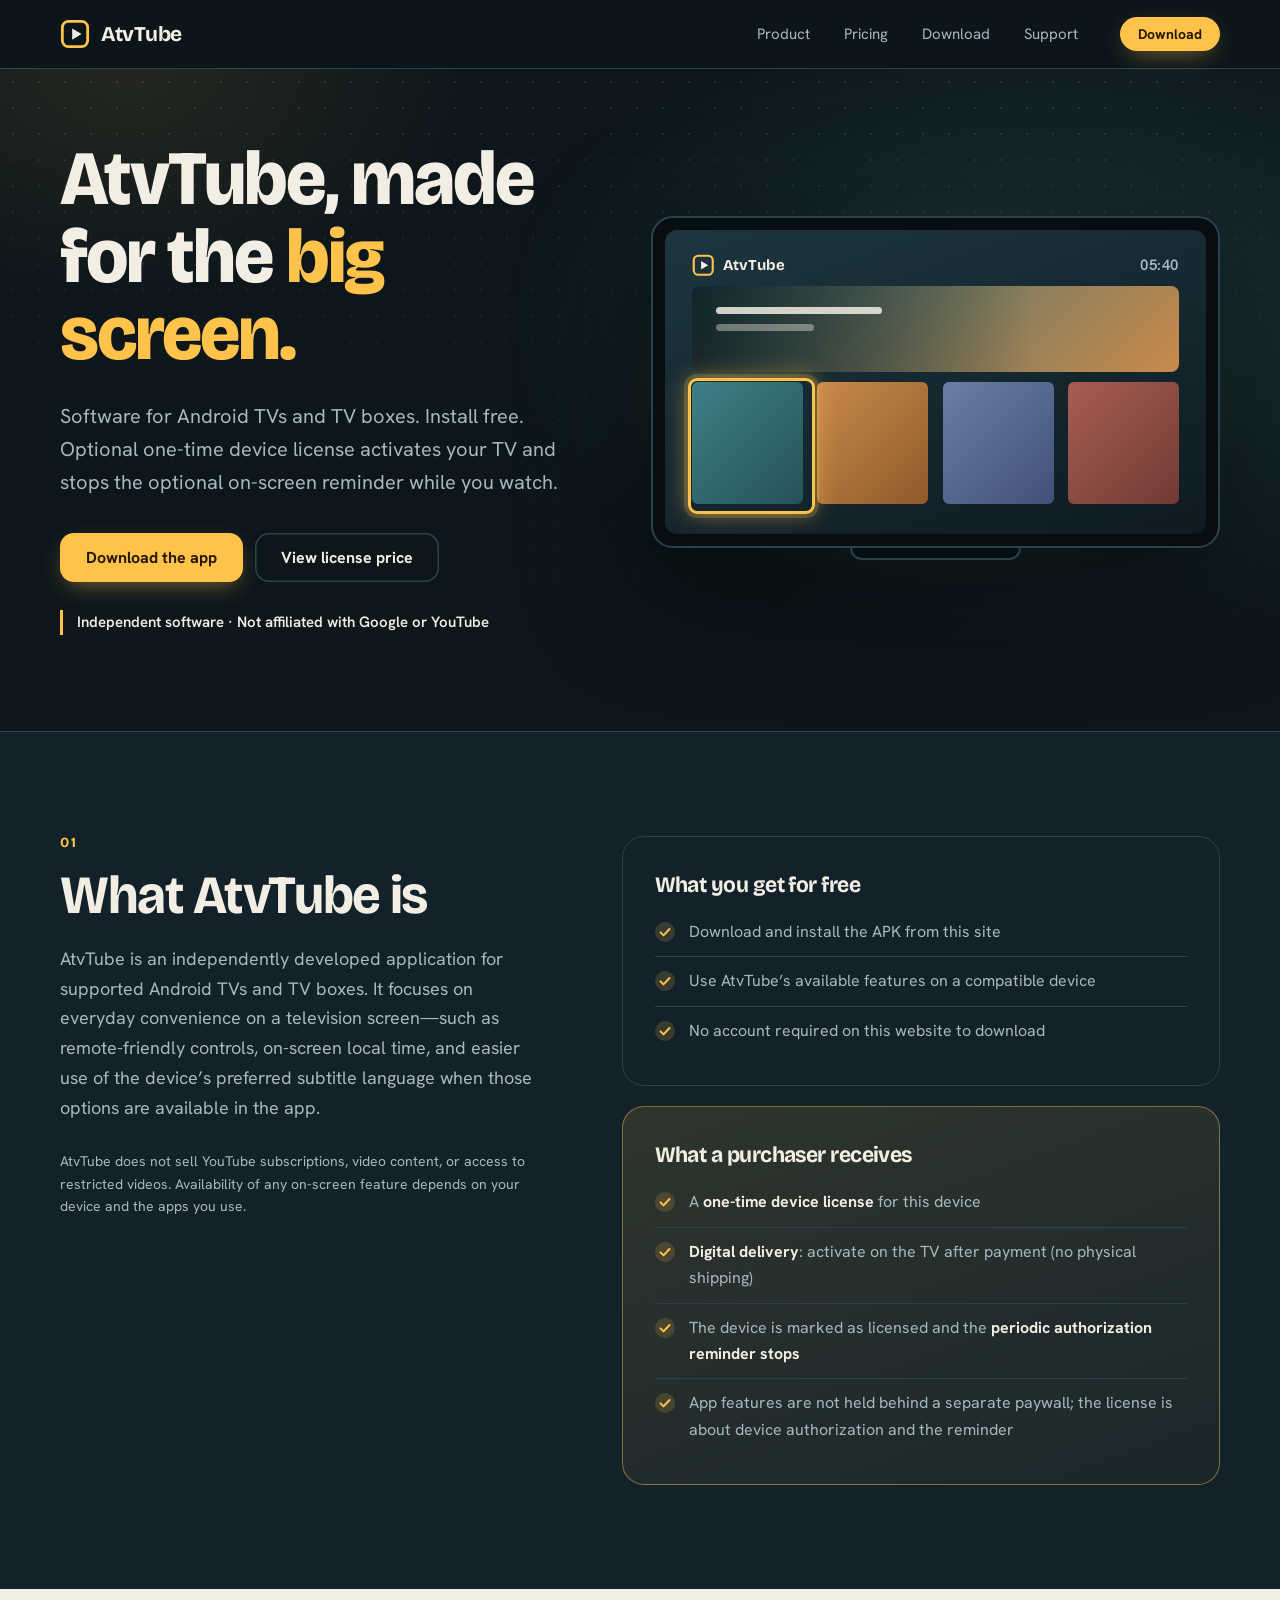
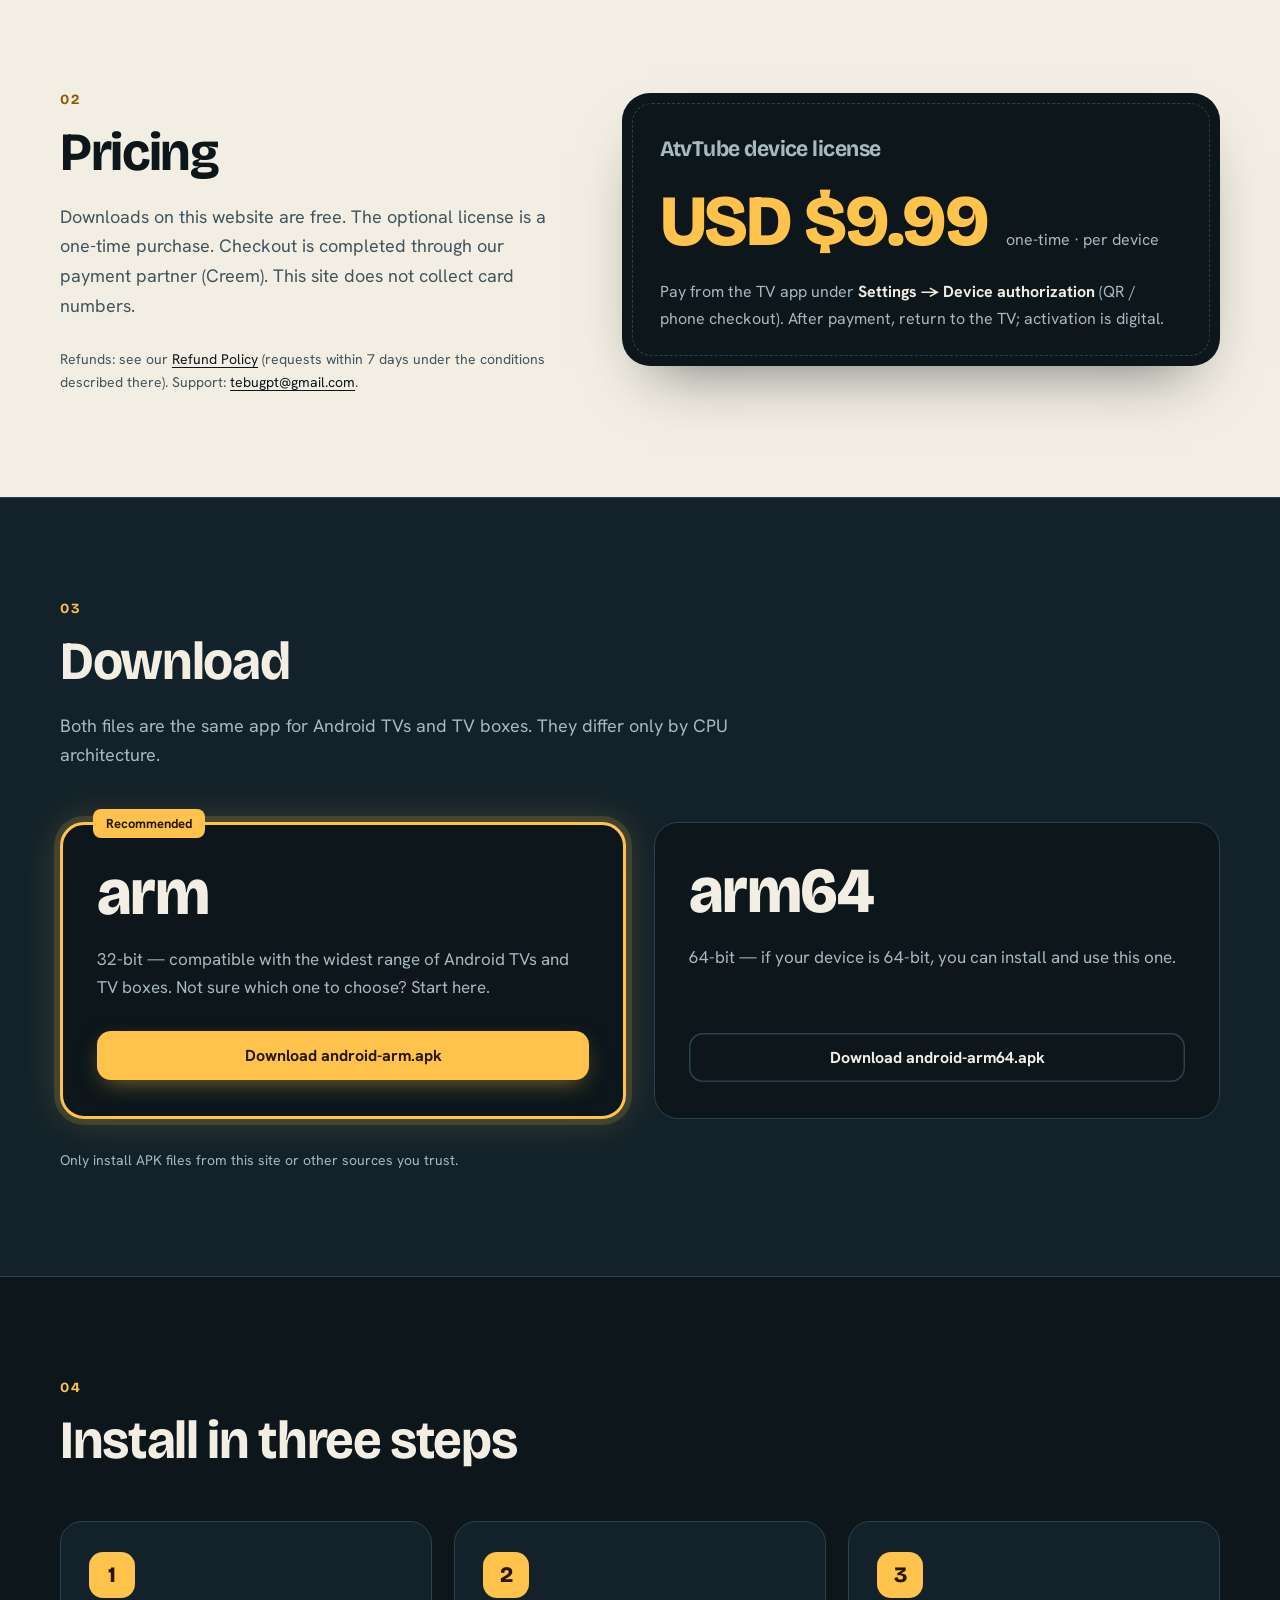
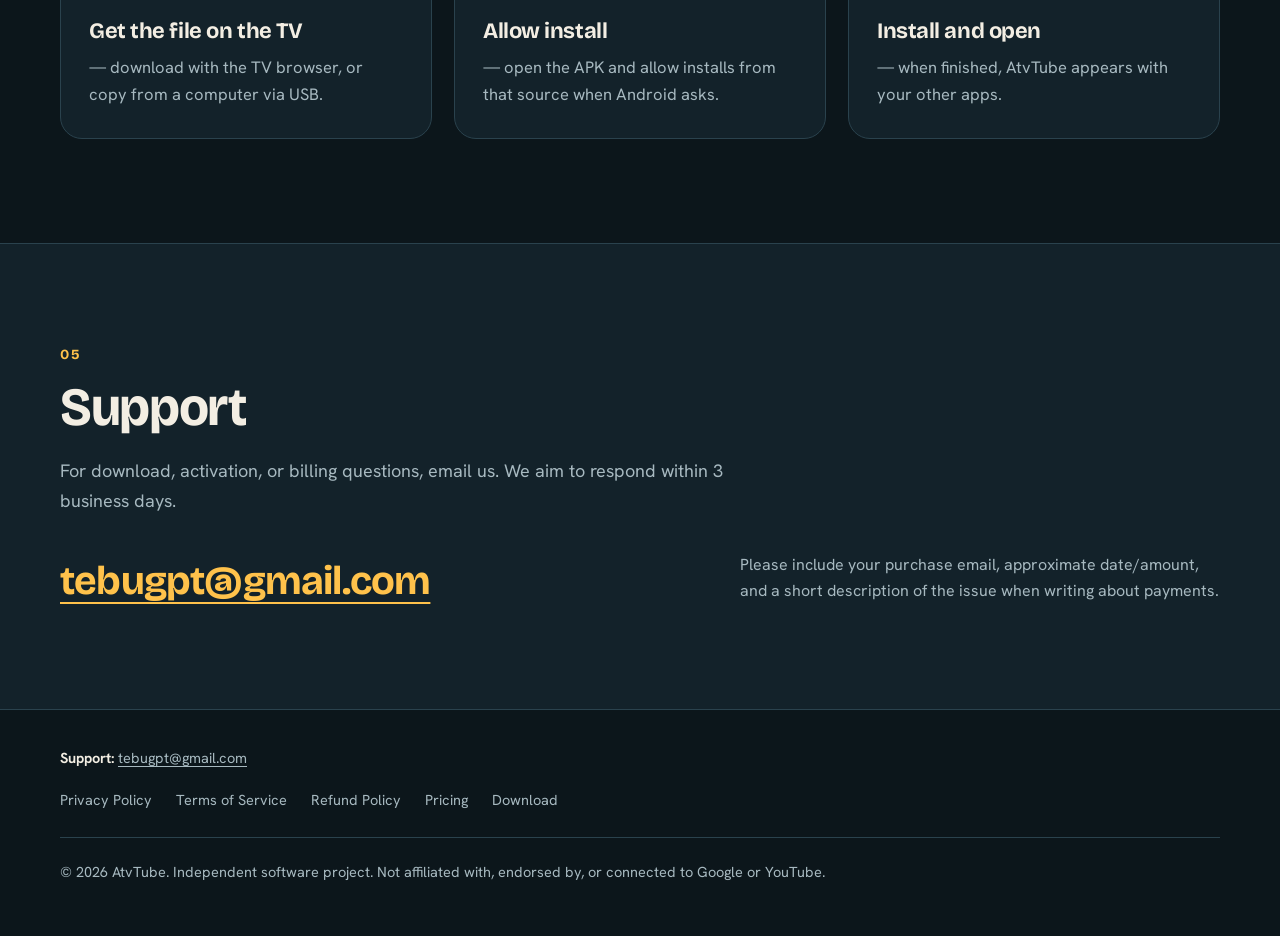
==== commit 9931c350: "Add files via upload" ====
--- a/index.html
+++ b/index.html
@@ -110,14 +110,14 @@
   <div class="dl-grid">
     <div class="dl rec">
       <span class="dl-badge">Recommended</span>
-      <h3>arm64</h3>
-      <p>64-bit devices — start here for most current TVs and boxes.</p>
-      <a class="btn btn-focus" data-dl-arm64 href="https://github.com/92baby/AtvTube-Website/releases/latest/download/android-arm64.apk">Download android-arm64.apk</a>
+      <h3>arm</h3>
+      <p>32-bit — compatible with the widest range of Android TVs and TV boxes. Not sure which one to choose? Start here.</p>
+      <a class="btn btn-focus" data-dl-arm href="https://github.com/92baby/AtvTube-Website/releases/latest/download/android-arm.apk">Download android-arm.apk</a>
     </div>
     <div class="dl">
-      <h3>arm</h3>
-      <p>32-bit / older devices — use if arm64 will not install.</p>
-      <a class="btn btn-line" data-dl-arm href="https://github.com/92baby/AtvTube-Website/releases/latest/download/android-arm.apk">Download android-arm.apk</a>
+      <h3>arm64</h3>
+      <p>64-bit — if your device is 64-bit, you can install and use this one.</p>
+      <a class="btn btn-line" data-dl-arm64 href="https://github.com/92baby/AtvTube-Website/releases/latest/download/android-arm64.apk">Download android-arm64.apk</a>
     </div>
   </div>
   <p class="disclaimer version" data-version-wrap hidden>Current package: <span data-version></span></p>
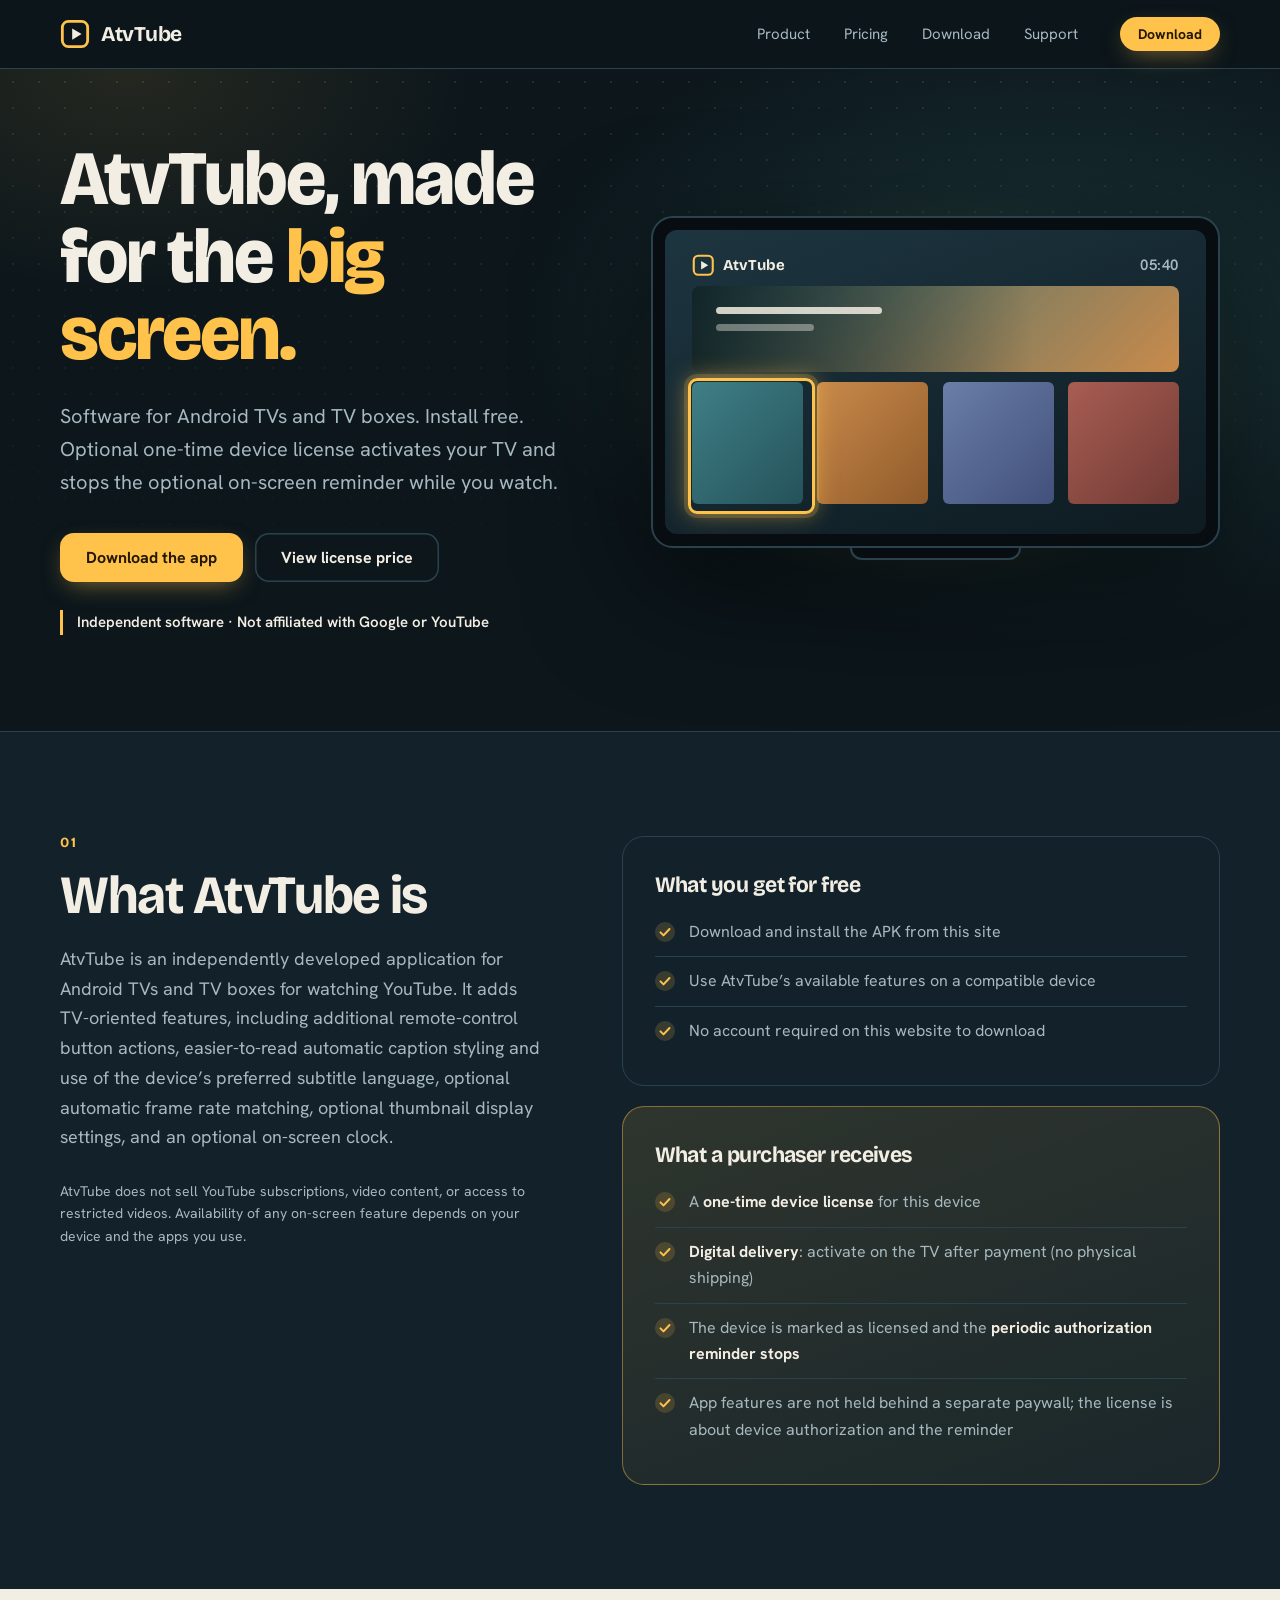
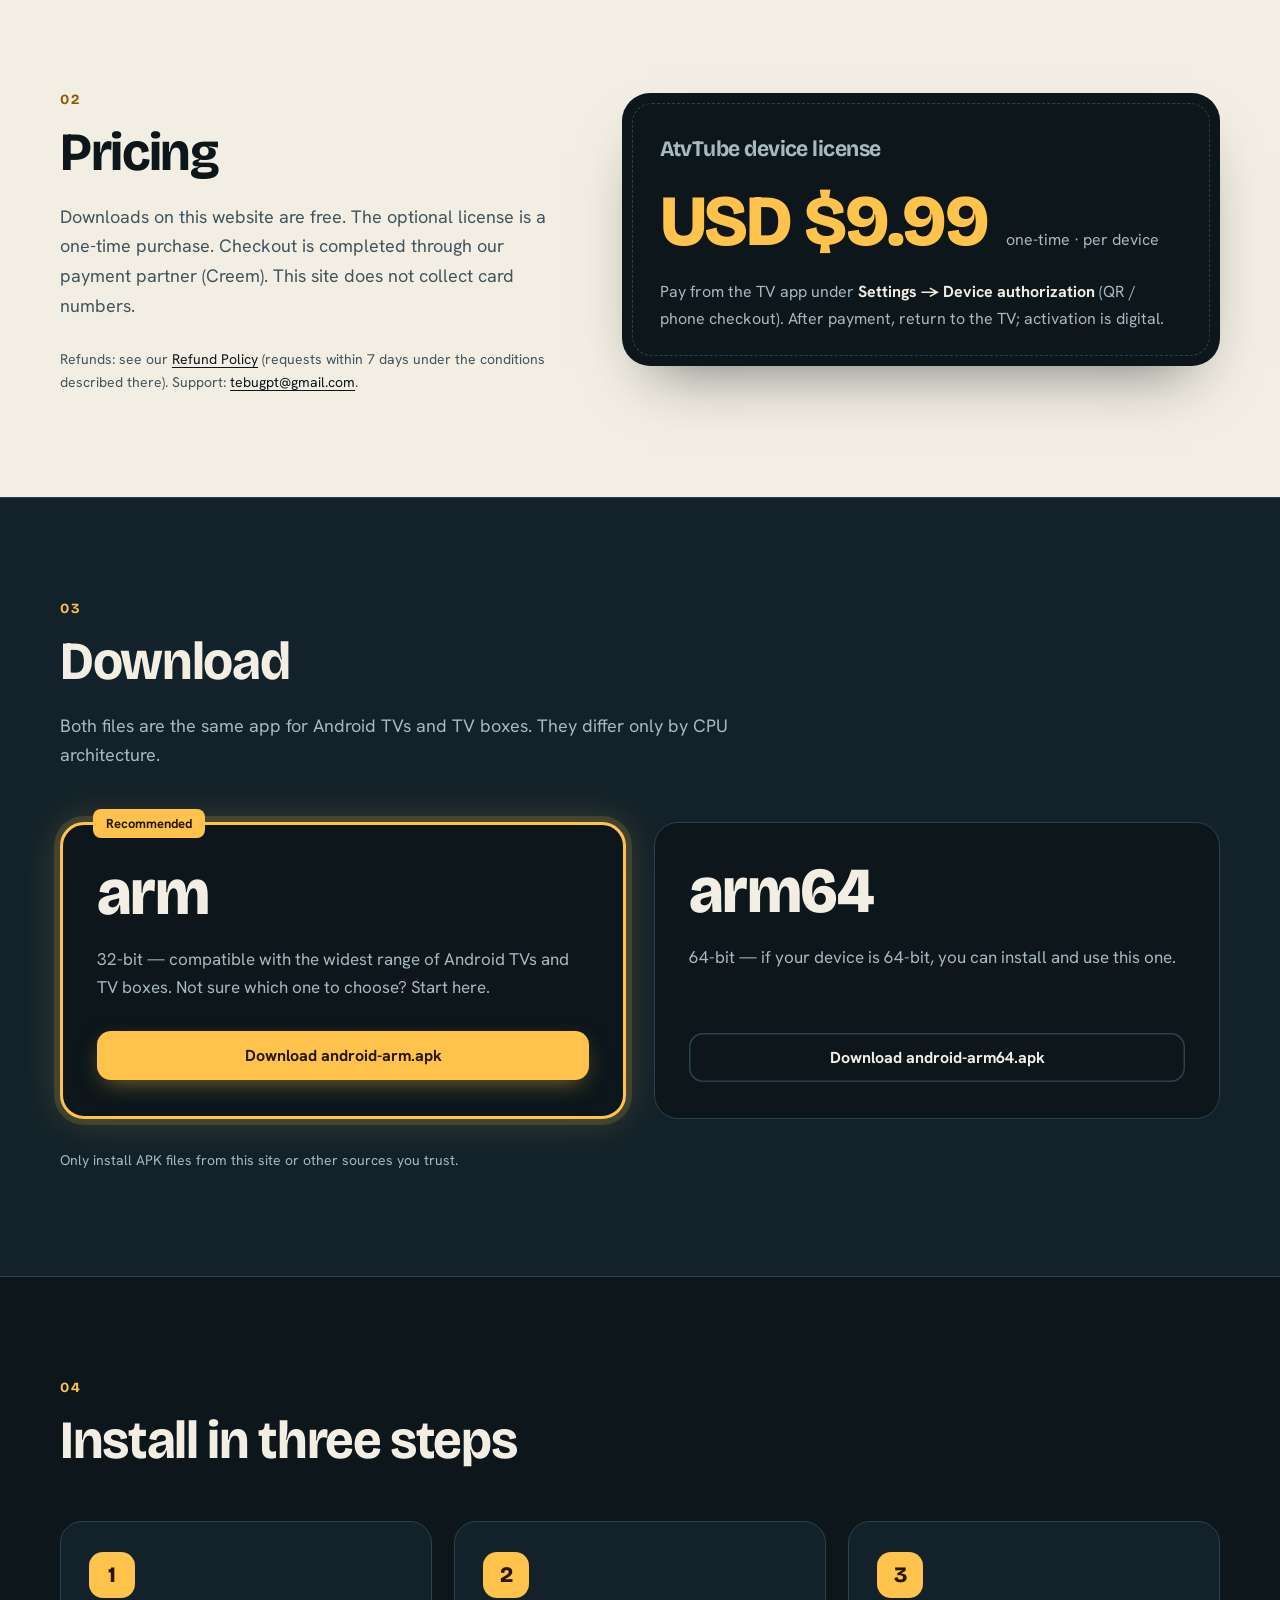
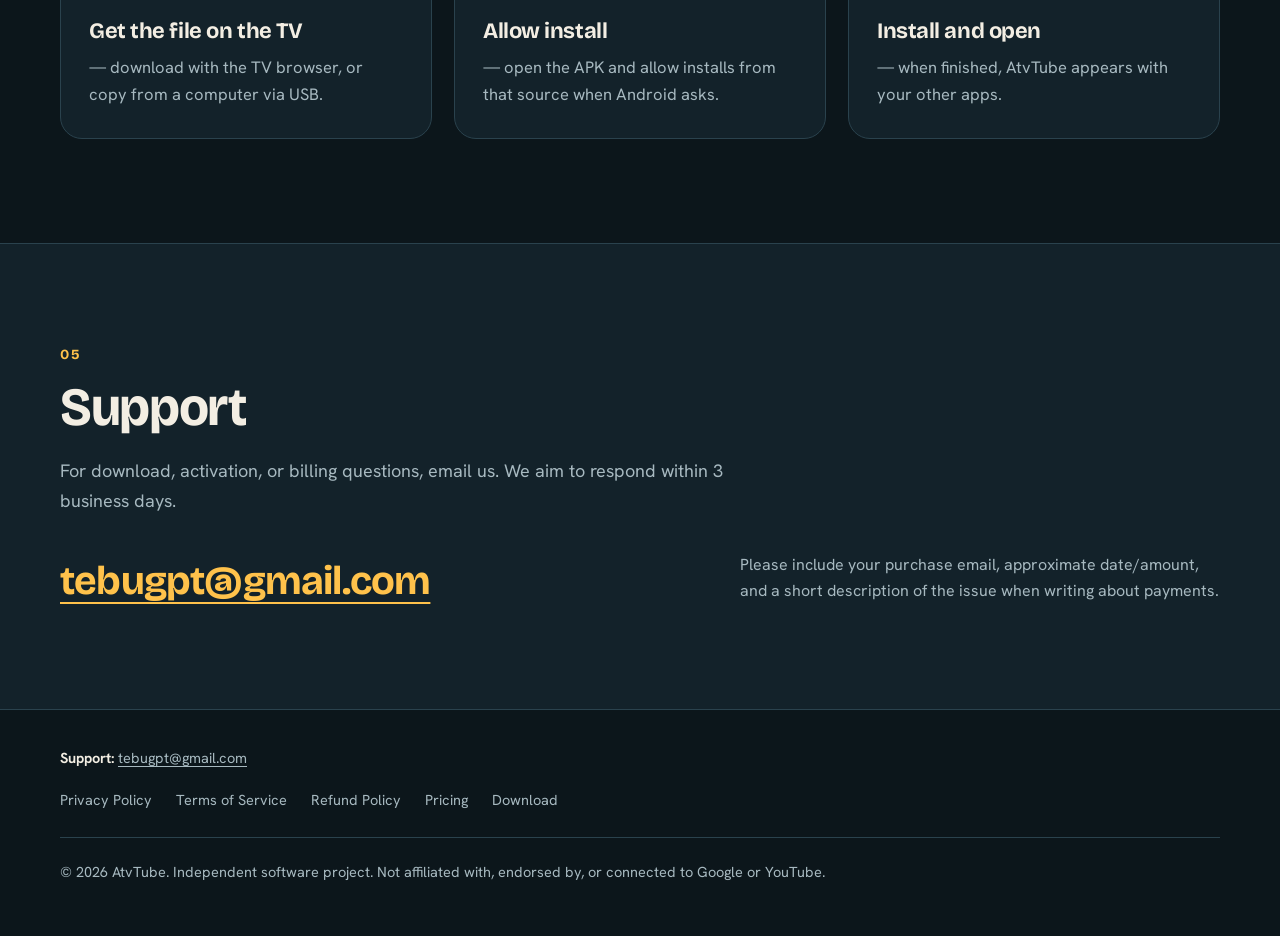
==== commit 3b5dbdab: "Add files via upload" ====
--- a/index.html
+++ b/index.html
@@ -62,7 +62,7 @@
   <div>
     <span class="num" aria-hidden="true">01</span>
     <h2>What AtvTube is</h2>
-    <p class="lead-sm">AtvTube is an independently developed application for supported Android TVs and TV boxes. It focuses on everyday convenience on a television screen—such as remote-friendly controls, on-screen local time, and easier use of the device’s preferred subtitle language when those options are available in the app.</p>
+    <p class="lead-sm">AtvTube is an independently developed application for Android TVs and TV boxes for watching YouTube. It adds TV-oriented features, including additional remote-control button actions, easier-to-read automatic caption styling and use of the device’s preferred subtitle language, optional automatic frame rate matching, optional thumbnail display settings, and an optional on-screen clock.</p>
     <p class="disclaimer">AtvTube does not sell YouTube subscriptions, video content, or access to restricted videos. Availability of any on-screen feature depends on your device and the apps you use.</p>
   </div>
   <div class="stack">
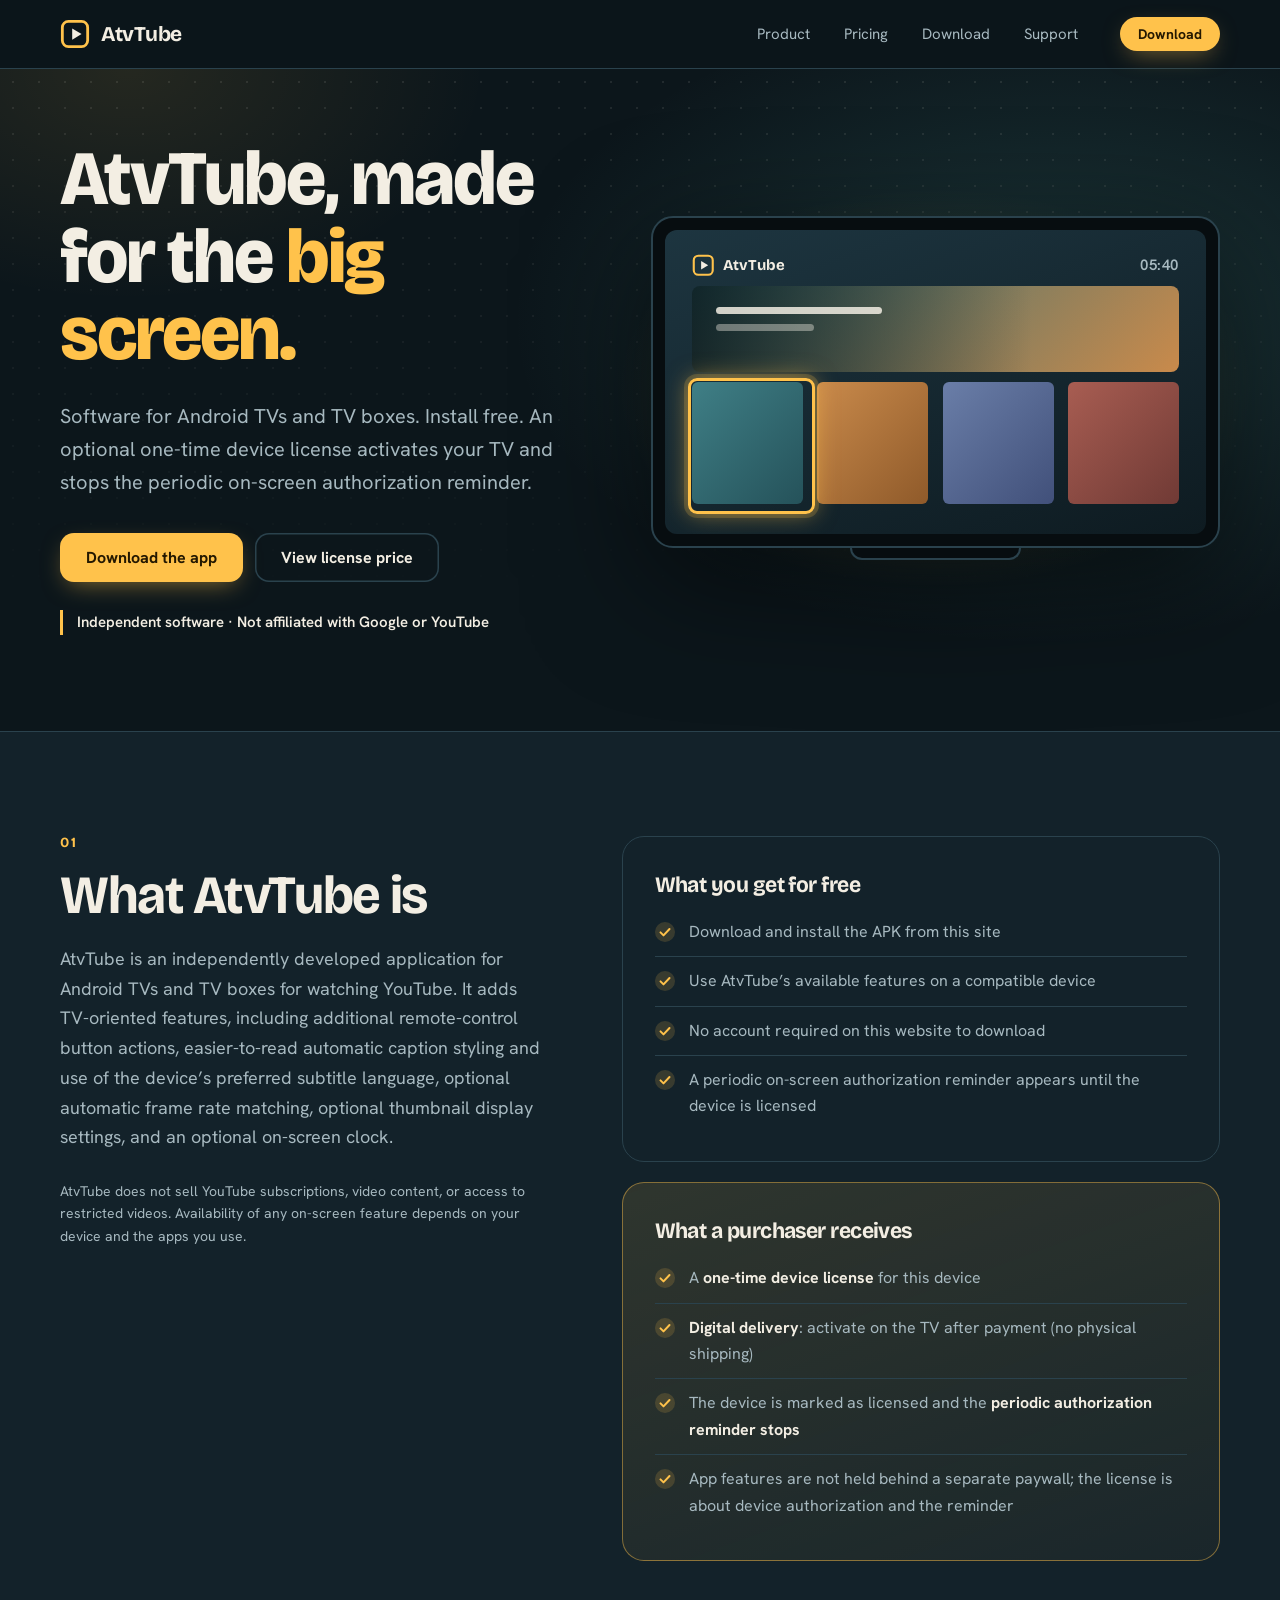
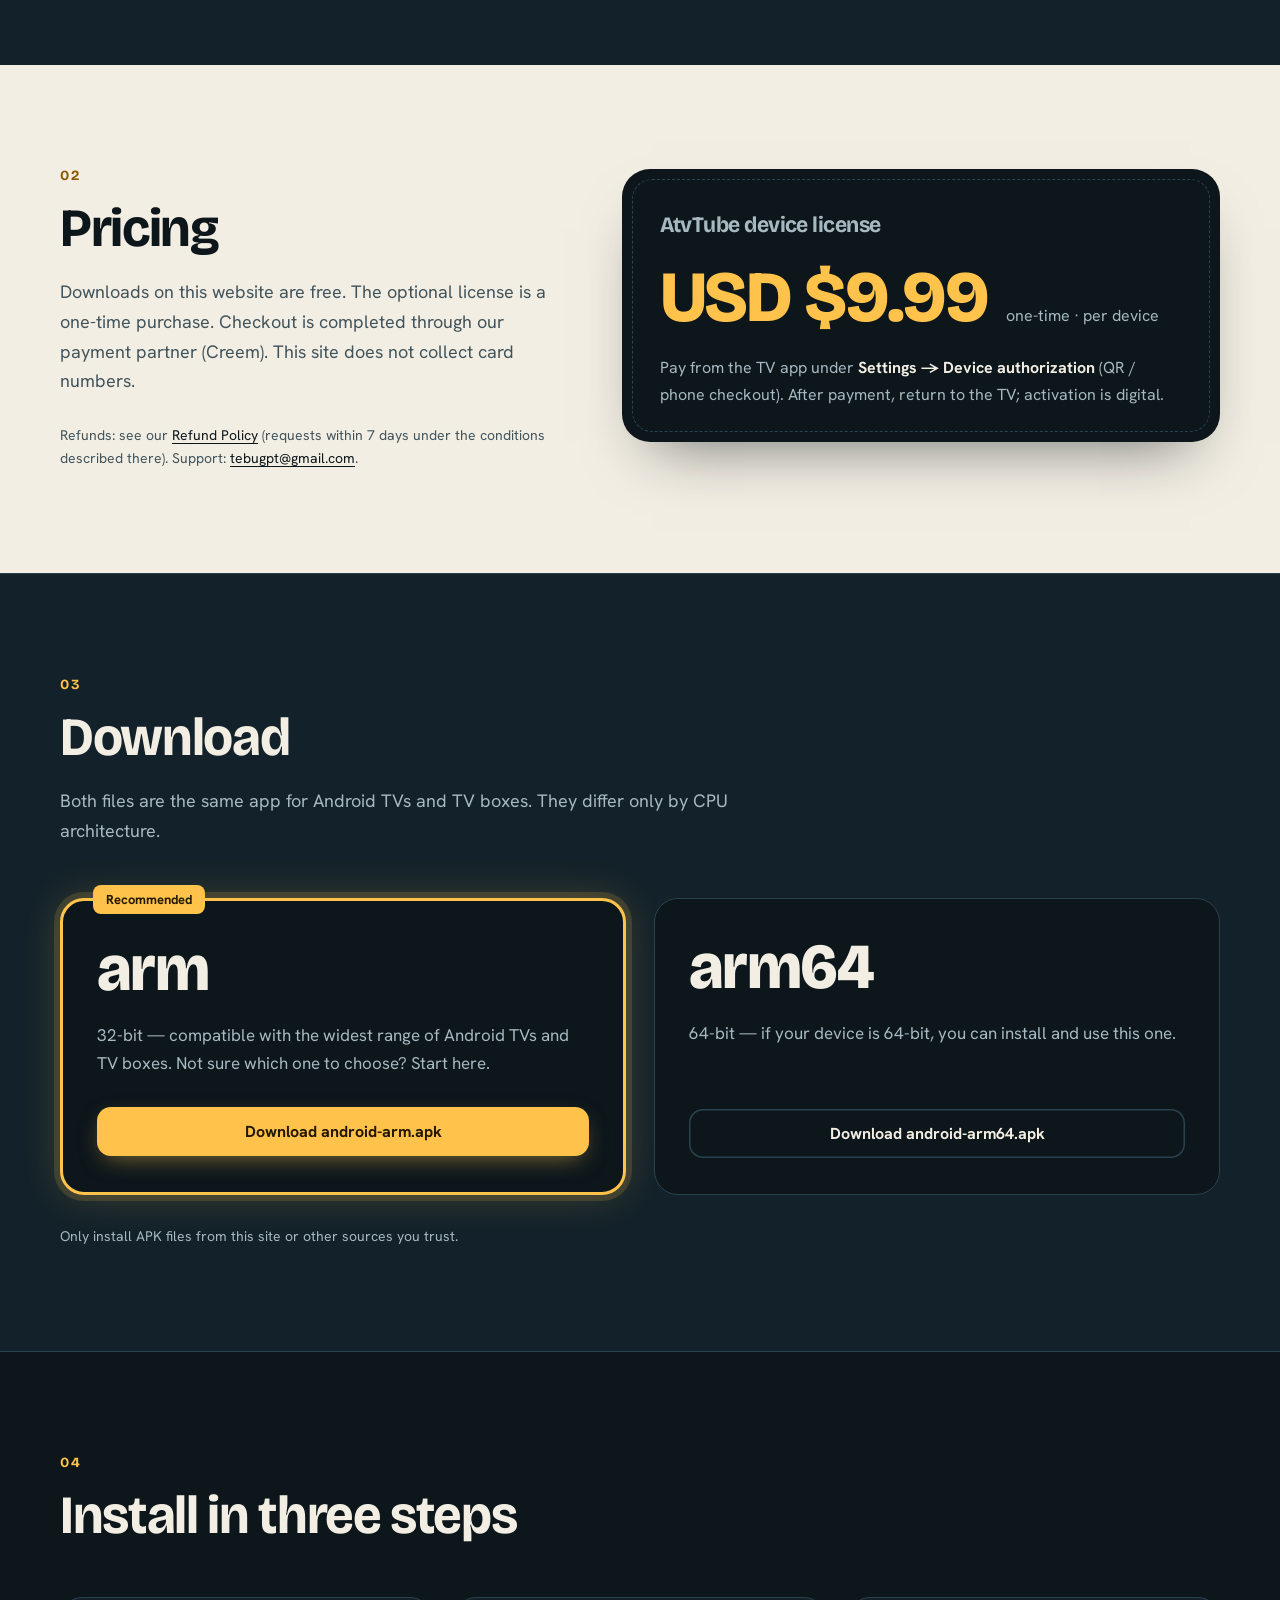
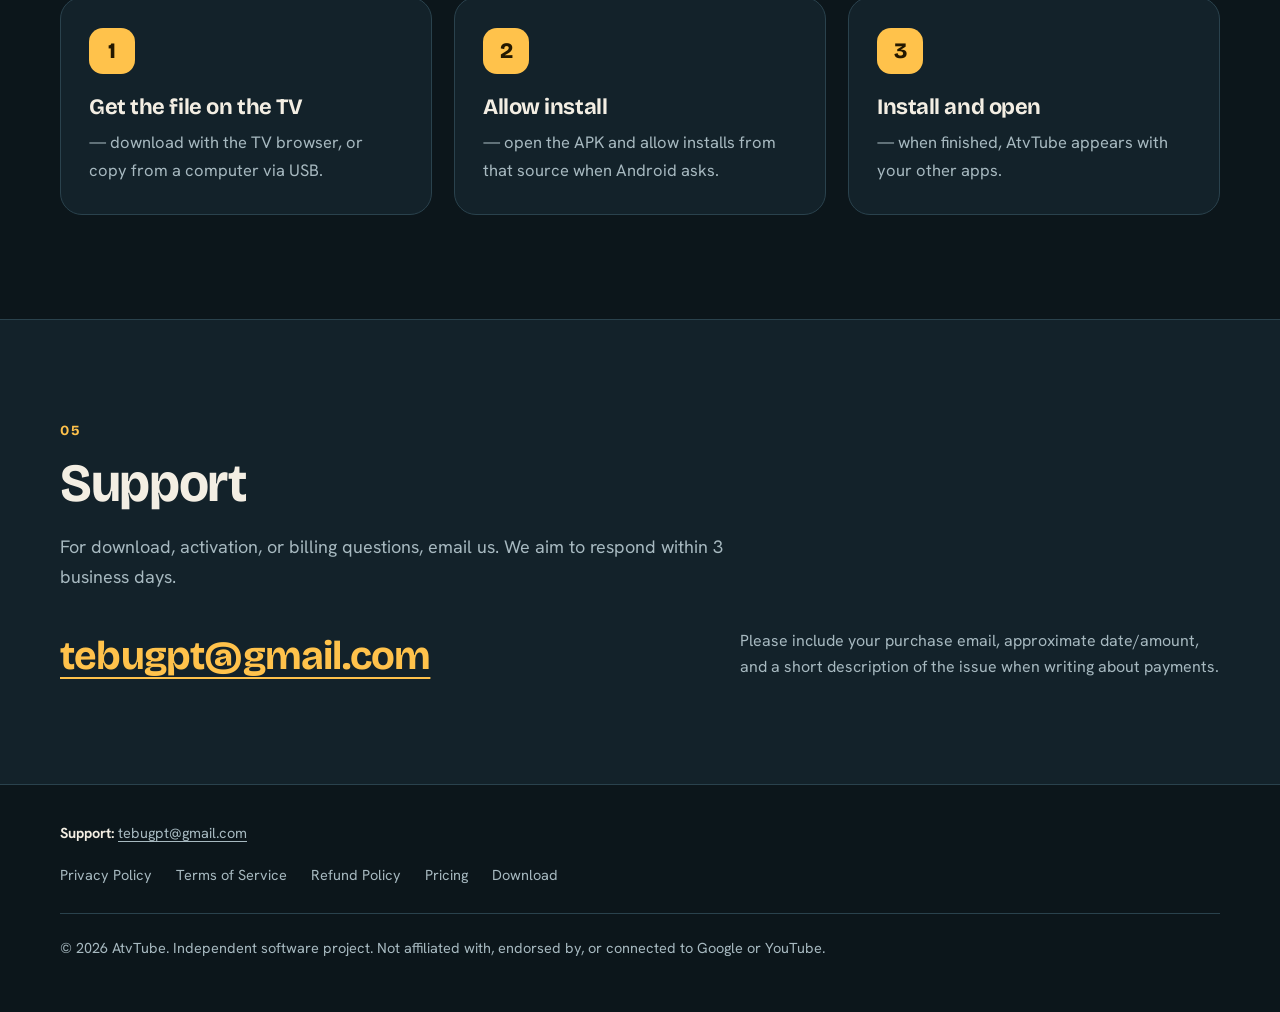
==== commit f61fd2c2: "Add files via upload" ====
--- a/index.html
+++ b/index.html
@@ -35,7 +35,7 @@
 <section class="hero"><div class="wrap">
 <div>
   <h1>AtvTube, made for the <em>big screen.</em></h1>
-  <p class="lead">Software for Android TVs and TV boxes. Install free. Optional one-time device license activates your TV and stops the optional on-screen reminder while you watch.</p>
+  <p class="lead">Software for Android TVs and TV boxes. Install free. An optional one-time device license activates your TV and stops the periodic on-screen authorization reminder.</p>
   <div class="hero-actions">
     <a class="btn btn-focus" href="#download">Download the app</a>
     <a class="btn btn-line" href="#pricing">View license price</a>
@@ -72,6 +72,7 @@
         <li>Download and install the APK from this site</li>
         <li>Use AtvTube’s available features on a compatible device</li>
         <li>No account required on this website to download</li>
+        <li>A periodic on-screen authorization reminder appears until the device is licensed</li>
       </ul>
     </div>
     <div class="card hl">
